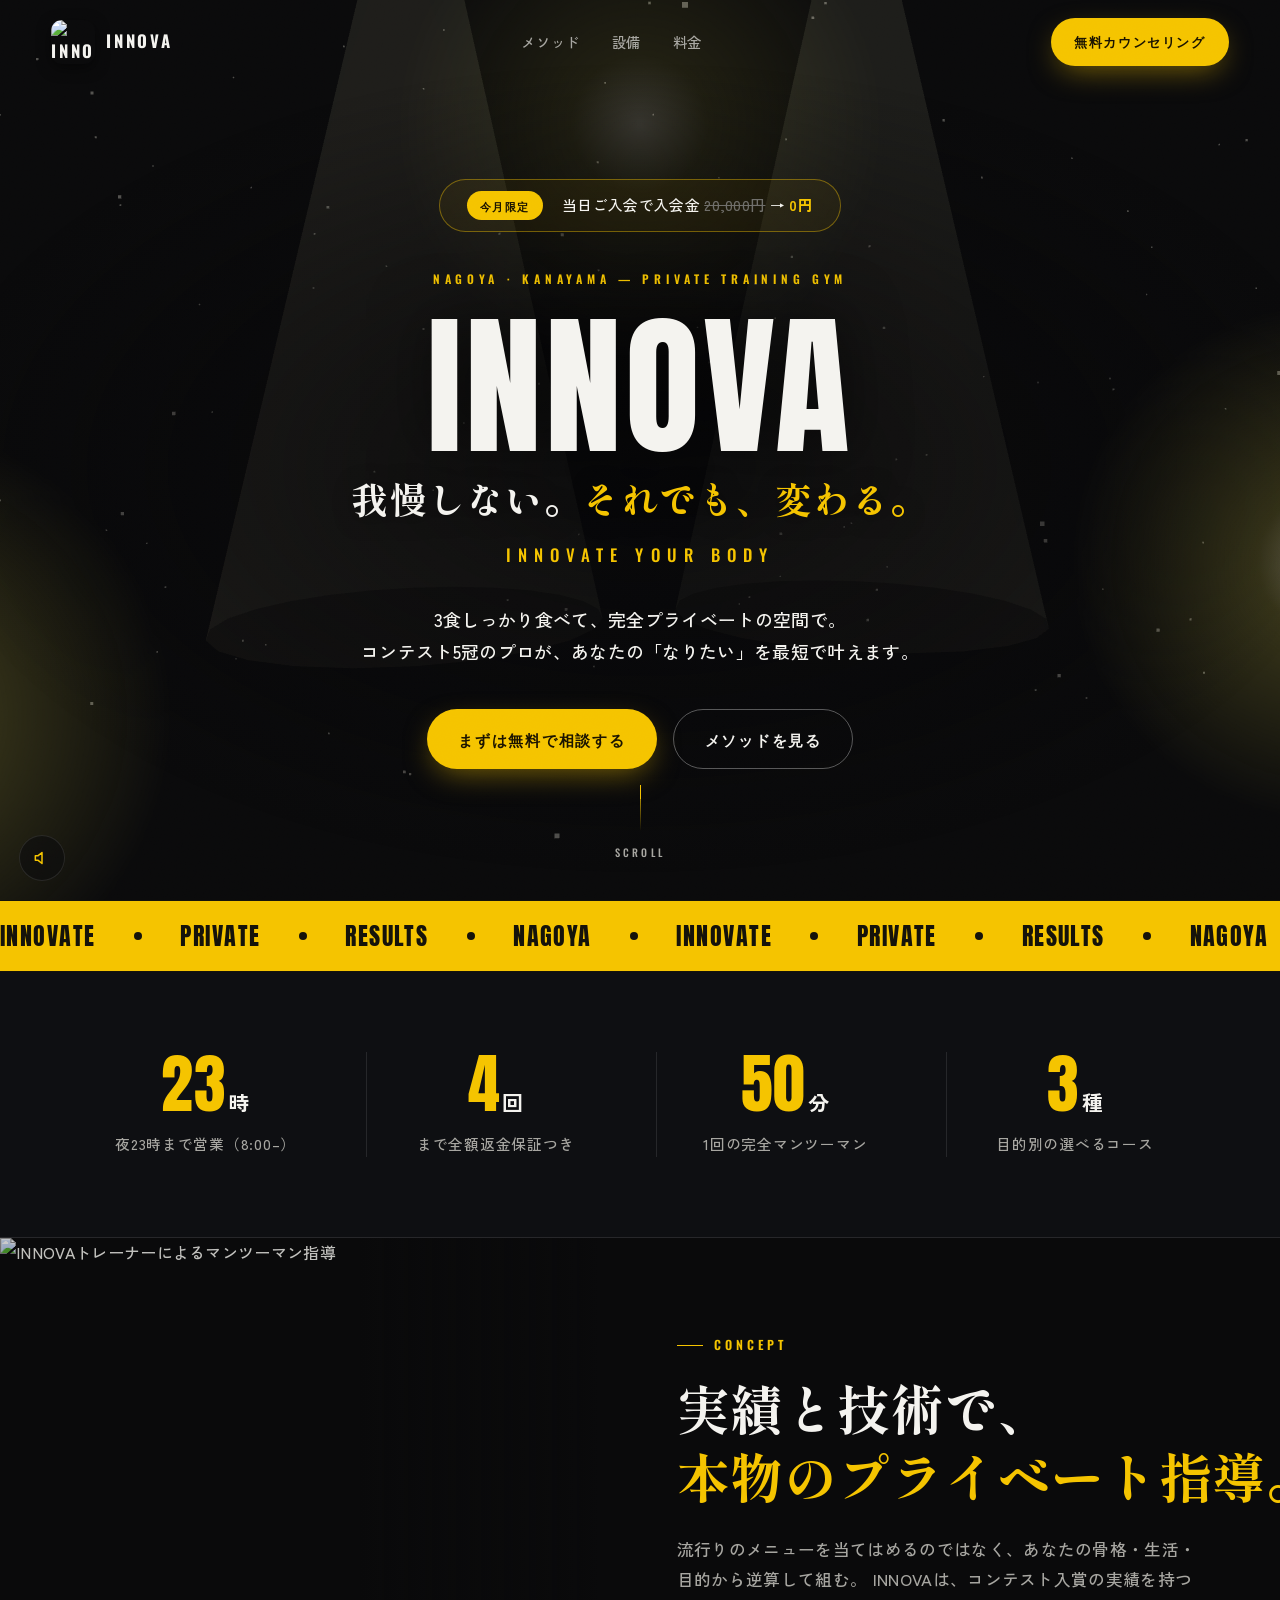
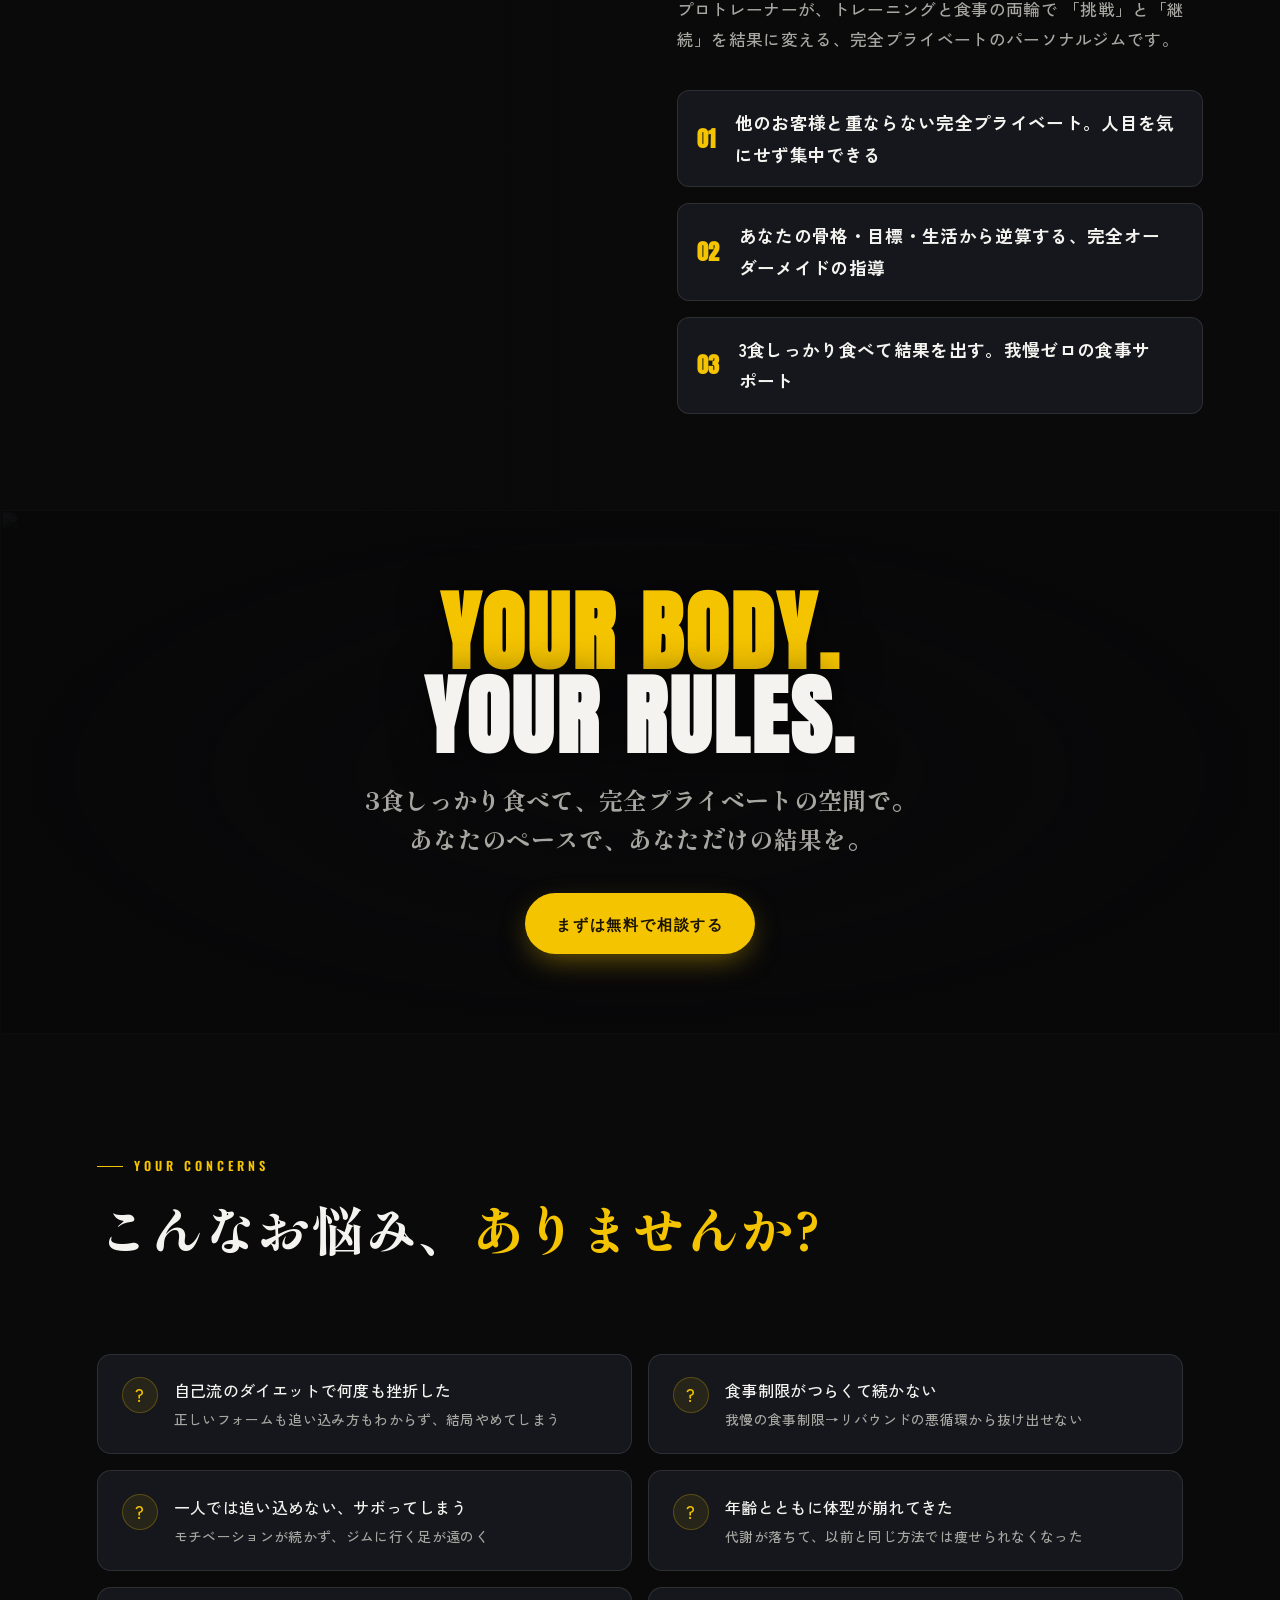
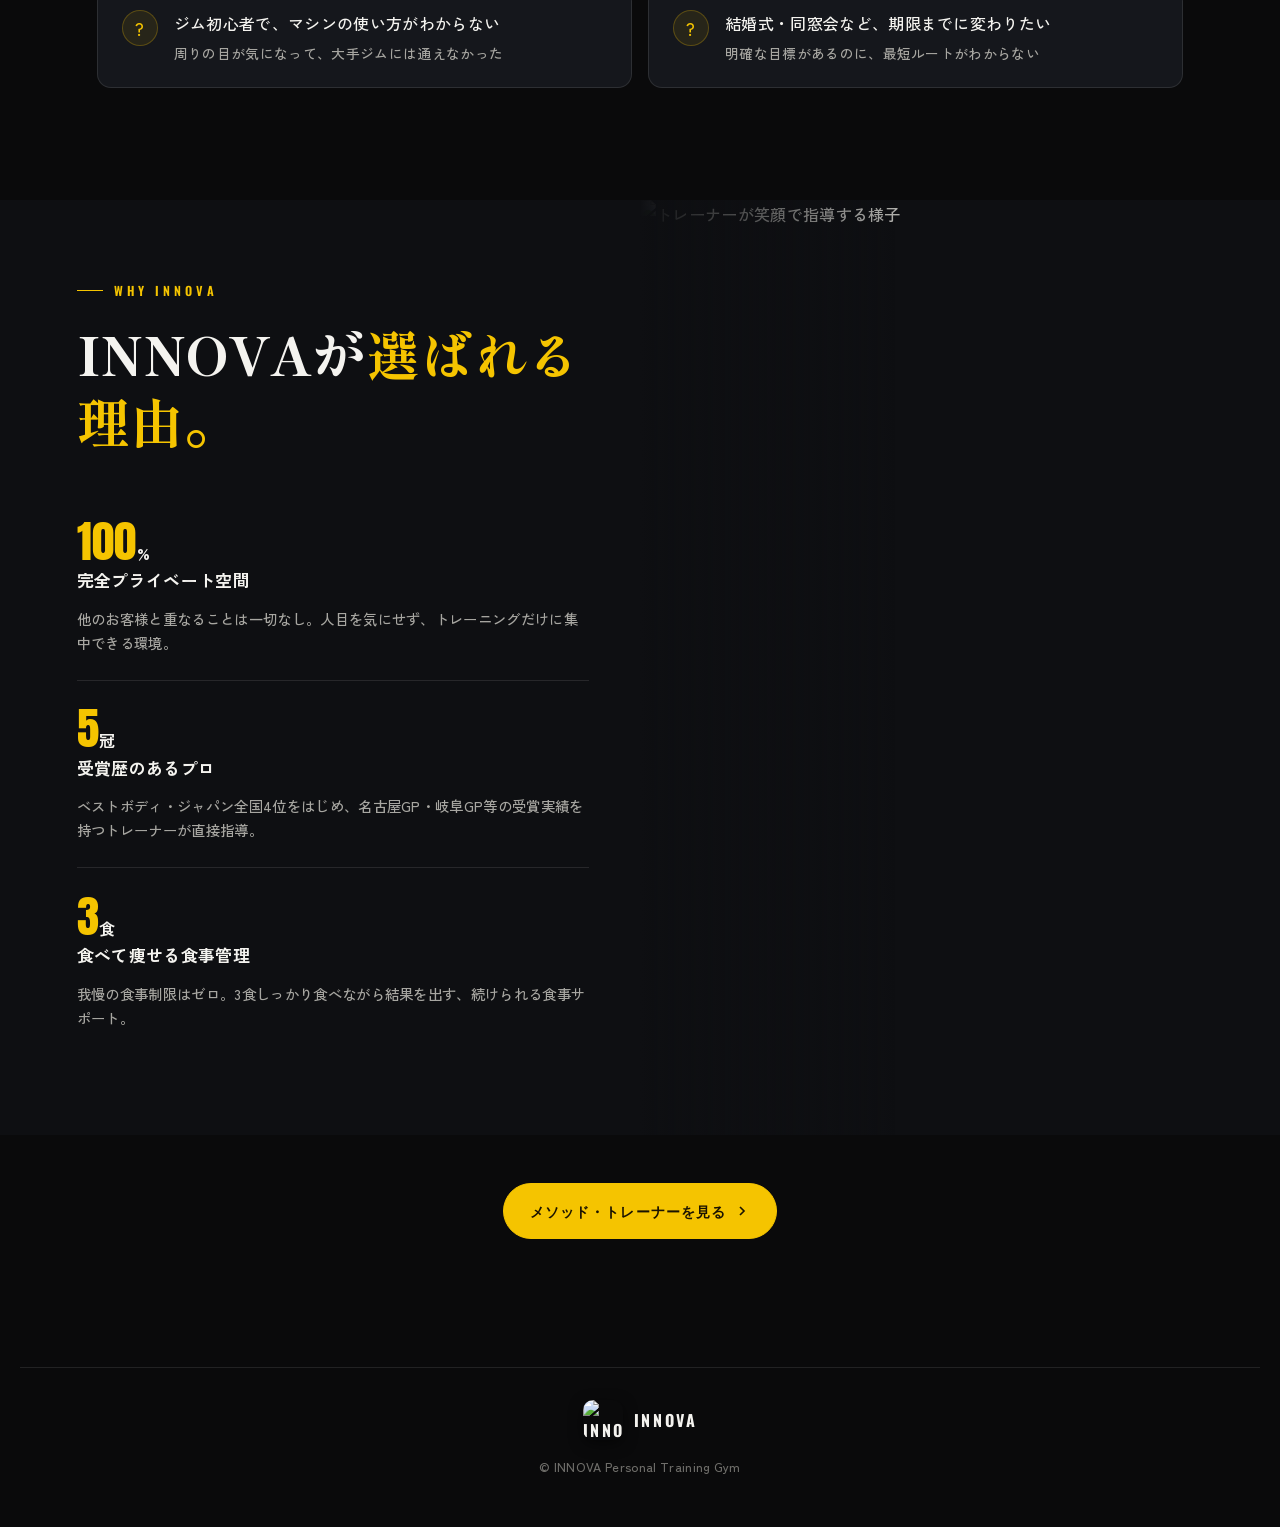
==== index.html @ f98d6dcd "FIT FACTORY構成取り入れ: Bold Statement + Split Reasons レイアウト" ====
<!DOCTYPE html>
<html lang="ja">
<head>
<meta charset="UTF-8">
<meta name="viewport" content="width=device-width, initial-scale=1.0">
<title>INNOVA（イノヴァ）｜名古屋・金山のパーソナルトレーニングジム</title>
<meta name="description" content="INNOVA（イノヴァ）は名古屋・金山（中区松原）の完全プライベート・パーソナルトレーニングジム。コンテスト入賞のプロトレーナーによるマンツーマン指導と、3食しっかり食べる無理のない食事管理で、最短2ヶ月で理想の身体へ。無料カウンセリング受付中。">
<meta name="robots" content="index,follow,max-image-preview:large">
<link rel="canonical" href="https://innova-gym.com/">
<meta name="author" content="INNOVA（イノヴァ）金山店">
<meta name="keywords" content="パーソナルジム,名古屋,金山,中区,パーソナルトレーニング,ダイエット,ボディメイク,食事指導,女性トレーナー,INNOVA,イノヴァ">
<meta name="format-detection" content="telephone=no">
<meta name="theme-color" content="#0a0a0b">
<meta name="geo.region" content="JP-23">
<meta name="geo.placename" content="名古屋市中区松原（金山）">
<meta name="geo.position" content="35.1492;136.8975">
<meta name="ICBM" content="35.1492, 136.8975">
<meta property="og:type" content="website">
<meta property="og:site_name" content="INNOVA（イノヴァ）金山店">
<meta property="og:title" content="INNOVA（イノヴァ）｜名古屋・金山のパーソナルトレーニングジム">
<meta property="og:description" content="名古屋・金山の完全プライベート。コンテスト入賞のプロが、最短2ヶ月で理想の身体へ。無料カウンセリング受付中。">
<meta property="og:image" content="https://files.catbox.moe/ufc2p4.jpg">
<meta property="og:url" content="https://innova-gym.com/">
<meta property="og:locale" content="ja_JP">
<meta name="twitter:card" content="summary_large_image">
<meta name="twitter:title" content="INNOVA（イノヴァ）｜名古屋・金山のパーソナルトレーニングジム">
<meta name="twitter:description" content="名古屋・金山の完全プライベート・パーソナルジム。無料カウンセリング・体験受付中。">
<meta name="twitter:image" content="https://files.catbox.moe/ufc2p4.jpg">
<script type="application/ld+json">
{
  "@context":"https://schema.org",
  "@type":["ExerciseGym","HealthClub","LocalBusiness"],
  "name":"INNOVA（イノヴァ）金山店",
  "description":"名古屋・金山（中区松原）の完全プライベート・パーソナルトレーニングジム。コンテスト入賞のプロトレーナーによるマンツーマン指導と食事サポートで、最短2ヶ月で理想の身体へ。",
  "image":["https://files.catbox.moe/ufc2p4.jpg","https://files.catbox.moe/26tgs2.jpg"],
  "logo":"https://files.catbox.moe/vmc126.jpg",
  "url":"https://innova-gym.com/",
  "telephone":"+81-90-6580-0431",
  "priceRange":"¥¥",
  "currenciesAccepted":"JPY",
  "paymentAccepted":"現金, 銀行振込",
  "founder":{"@type":"Person","name":"森下 剛"},
  "areaServed":["名古屋市","金山","中区","熱田区","昭和区"],
  "address":{"@type":"PostalAddress","postalCode":"460-0017","addressRegion":"愛知県","addressLocality":"名古屋市中区","streetAddress":"松原3-12-5 丸美タウンマンション1F","addressCountry":"JP"},
  "geo":{"@type":"GeoCoordinates","latitude":35.1492,"longitude":136.8975},
  "openingHoursSpecification":[{"@type":"OpeningHoursSpecification","dayOfWeek":["Monday","Tuesday","Wednesday","Thursday","Friday","Saturday","Sunday"],"opens":"08:00","closes":"23:00"}],
  "sameAs":["https://innova-gym.com/"],
  "amenityFeature":[
    {"@type":"LocationFeatureSpecification","name":"タオルレンタル無料","value":true},
    {"@type":"LocationFeatureSpecification","name":"ウェア・シューズお預かり","value":true},
    {"@type":"LocationFeatureSpecification","name":"ミネラルウォーター付き","value":true},
    {"@type":"LocationFeatureSpecification","name":"シャワー利用可能","value":true},
    {"@type":"LocationFeatureSpecification","name":"駐車場あり","value":true},
    {"@type":"LocationFeatureSpecification","name":"女性トレーナー在籍","value":true}
  ]
}
</script>
<link rel="preconnect" href="https://fonts.googleapis.com">
<link rel="preconnect" href="https://fonts.gstatic.com" crossorigin>
<link href="https://fonts.googleapis.com/css2?family=Anton&family=Oswald:wght@400;500;600;700&family=Zen+Kaku+Gothic+New:wght@400;500;700;900&family=Shippori+Mincho:wght@600;800&display=swap" rel="stylesheet">
<link rel="stylesheet" href="css/style.css">
</head>
<body>

<div class="scroll-progress" aria-hidden="true"><span id="scrollBar"></span></div>
<div class="grain" aria-hidden="true"></div>
<div class="cursor" id="cursor" aria-hidden="true"></div>

<video class="fxsmoke" aria-hidden="true" autoplay muted loop playsinline poster="https://images.pexels.com/videos/4320605/pictures/preview-0.jpg">
  <source src="https://videos.pexels.com/video-files/4320605/4320605-hd_1920_1080_30fps.mp4" type="video/mp4">
</video>

<div id="heroVid" class="hero-bgvideo hero-photos" aria-hidden="true">
  <img class="hp hp--1" src="https://files.catbox.moe/ufc2p4.jpg" alt="INNOVA金山店の店内" fetchpriority="high">
  <img class="hp hp--2" src="https://files.catbox.moe/26tgs2.jpg" alt="INNOVA金山店のダンベルラック">
</div>
<canvas id="gl"></canvas>

<div id="loader" aria-hidden="true">
  <div class="loader__mark">INNOVA</div>
  <div class="loader__bar"><span></span></div>
  <div class="loader__sub">ENTER THE GYM</div>
</div>

<header class="header" id="header">
  <a href="index.html" class="brand">
    <img class="brand__mark" src="https://files.catbox.moe/vmc126.jpg" alt="INNOVA" loading="eager">
    <span class="brand__name">INNOVA</span>
  </a>
  <nav class="nav">
    <a href="program.html">メソッド</a>
    <a href="facility.html">設備</a>
    <a href="price.html">料金</a>
  </nav>
  <a href="price.html#contact" class="btn btn--cta header__cta">無料カウンセリング</a>
  <button class="nav__toggle" id="navToggle" aria-label="メニュー"><span></span><span></span><span></span></button>
</header>

<section class="hero" id="hero">
  <div class="hero__fallback" aria-hidden="true"></div>
  <div class="hero__inner">
    <div class="campaign reveal" style="animation-delay:.1s">
      <span class="campaign__tag">今月限定</span>
      <span class="campaign__text">当日ご入会で入会金 <s>20,000円</s> &rarr; <strong class="y">0円</strong></span>
    </div>
    <p class="hero__eyebrow">NAGOYA&nbsp;&middot;&nbsp;KANAYAMA &mdash; PRIVATE TRAINING GYM</p>
    <h1 class="hero__title display">INNOVA</h1>
    <p class="hero__subtitle"><span class="nobr">我慢しない。</span><span class="nobr y">それでも、変わる。</span></p>
    <p class="hero__tagline">INNOVATE&nbsp;YOUR&nbsp;BODY</p>
    <p class="hero__lead"><span class="nobr">3食しっかり食べて、完全プライベートの空間で。</span><br class="br-sp"><span class="nobr">コンテスト5冠のプロが、</span><span class="nobr">あなたの「なりたい」を最短で叶えます。</span></p>
    <div class="hero__cta">
      <a href="price.html#contact" class="btn btn--cta">まずは無料で相談する</a>
      <a href="program.html" class="btn btn--ghost">メソッドを見る</a>
    </div>
  </div>
  <div class="hero__scroll" aria-hidden="true"><span></span>SCROLL</div>
</section>

<div class="marquee" aria-hidden="true">
  <div class="marquee__track">
    <span>INNOVATE</span><span class="dot"></span><span>PRIVATE</span><span class="dot"></span><span>RESULTS</span><span class="dot"></span><span>NAGOYA</span><span class="dot"></span>
    <span>INNOVATE</span><span class="dot"></span><span>PRIVATE</span><span class="dot"></span><span>RESULTS</span><span class="dot"></span><span>NAGOYA</span><span class="dot"></span>
  </div>
</div>

<section class="stats" id="results">
  <div class="stats__grid">
    <div class="stat reveal">
      <div class="stat__num"><span class="count" data-to="23">0</span><em>時</em></div>
      <p class="stat__label">夜23時まで営業（8:00&ndash;）</p>
    </div>
    <div class="stat reveal" style="--d:.1s">
      <div class="stat__num"><span class="count" data-to="4">0</span><em>回</em></div>
      <p class="stat__label">まで全額返金保証つき</p>
    </div>
    <div class="stat reveal" style="--d:.2s">
      <div class="stat__num"><span class="count" data-to="50">0</span><em>分</em></div>
      <p class="stat__label">1回の完全マンツーマン</p>
    </div>
    <div class="stat reveal" style="--d:.3s">
      <div class="stat__num"><span class="count" data-to="3">0</span><em>種</em></div>
      <p class="stat__label">目的別の選べるコース</p>
    </div>
  </div>
</section>

<section class="concept" id="concept">
  <div class="concept__media reveal">
    <img src="https://files.catbox.moe/toj23q.jpg" alt="INNOVAトレーナーによるマンツーマン指導">
  </div>
  <div class="concept__text">
    <p class="sec-eyebrow reveal">CONCEPT</p>
    <h2 class="sec-title reveal" style="--d:.08s"><span class="nobr">実績と技術で、</span><br><span class="nobr y">本物のプライベート指導。</span></h2>
    <p class="concept__lead reveal" style="--d:.16s">
      流行りのメニューを当てはめるのではなく、あなたの骨格・生活・目的から逆算して組む。
      INNOVAは、コンテスト入賞の実績を持つプロトレーナーが、トレーニングと食事の両輪で
      「挑戦」と「継続」を結果に変える、完全プライベートのパーソナルジムです。
    </p>
    <ul class="concept__points reveal" style="--d:.24s">
      <li><span class="num">01</span>他のお客様と重ならない完全プライベート。人目を気にせず集中できる</li>
      <li><span class="num">02</span>あなたの骨格・目標・生活から逆算する、完全オーダーメイドの指導</li>
      <li><span class="num">03</span>3食しっかり食べて結果を出す。我慢ゼロの食事サポート</li>
    </ul>
  </div>
  <img class="cutout cutout--dumbbell" data-cut="float" src="https://files.catbox.moe/e19zgb.png" alt="" aria-hidden="true">
</section>

<section class="statement reveal">
  <div class="statement__bg">
    <img src="https://images.pexels.com/photos/6551087/pexels-photo-6551087.jpeg?auto=compress&cs=tinysrgb&w=1200" alt="">
  </div>
  <div class="statement__inner">
    <h2 class="statement__title"><span class="y">YOUR BODY.</span><br>YOUR RULES.</h2>
    <p class="statement__sub">3食しっかり食べて、完全プライベートの空間で。<br>あなたのペースで、あなただけの結果を。</p>
    <a href="price.html#contact" class="btn btn--cta">まずは無料で相談する</a>
  </div>
</section>

<section class="concern" id="concern-section">
  <div class="sec-head">
    <p class="sec-eyebrow reveal">YOUR CONCERNS</p>
    <h2 class="sec-title reveal" style="--d:.08s"><span class="nobr">こんなお悩み、</span><span class="y">ありませんか?</span></h2>
  </div>
  <div class="concern__grid">
    <div class="concern__item reveal">
      <span class="concern__ic">?</span>
      <p class="concern__text">自己流のダイエットで何度も挫折した<span>正しいフォームも追い込み方もわからず、結局やめてしまう</span></p>
    </div>
    <div class="concern__item reveal" style="--d:.06s">
      <span class="concern__ic">?</span>
      <p class="concern__text">食事制限がつらくて続かない<span>我慢の食事制限→リバウンドの悪循環から抜け出せない</span></p>
    </div>
    <div class="concern__item reveal" style="--d:.12s">
      <span class="concern__ic">?</span>
      <p class="concern__text">一人では追い込めない、サボってしまう<span>モチベーションが続かず、ジムに行く足が遠のく</span></p>
    </div>
    <div class="concern__item reveal" style="--d:.18s">
      <span class="concern__ic">?</span>
      <p class="concern__text">年齢とともに体型が崩れてきた<span>代謝が落ちて、以前と同じ方法では痩せられなくなった</span></p>
    </div>
    <div class="concern__item reveal" style="--d:.24s">
      <span class="concern__ic">?</span>
      <p class="concern__text">ジム初心者で、マシンの使い方がわからない<span>周りの目が気になって、大手ジムには通えなかった</span></p>
    </div>
    <div class="concern__item reveal" style="--d:.3s">
      <span class="concern__ic">?</span>
      <p class="concern__text">結婚式・同窓会など、期限までに変わりたい<span>明確な目標があるのに、最短ルートがわからない</span></p>
    </div>
  </div>
</section>

<section class="reasons reasons--split" id="reasons">
  <div class="reasons__content">
    <p class="sec-eyebrow reveal">WHY INNOVA</p>
    <h2 class="sec-title reveal" style="--d:.08s;margin-bottom:2.4rem"><span class="nobr">INNOVAが</span><span class="y">選ばれる理由。</span></h2>
    <div class="reason reveal">
      <div class="reason__num">100<em>%</em></div>
      <h3 class="reason__title">完全プライベート空間</h3>
      <p class="reason__desc">他のお客様と重なることは一切なし。人目を気にせず、トレーニングだけに集中できる環境。</p>
    </div>
    <div class="reason reveal" style="--d:.1s">
      <div class="reason__num">5<em>冠</em></div>
      <h3 class="reason__title">受賞歴のあるプロ</h3>
      <p class="reason__desc">ベストボディ・ジャパン全国4位をはじめ、名古屋GP・岐阜GP等の受賞実績を持つトレーナーが直接指導。</p>
    </div>
    <div class="reason reveal" style="--d:.2s">
      <div class="reason__num">3<em>食</em></div>
      <h3 class="reason__title">食べて痩せる食事管理</h3>
      <p class="reason__desc">我慢の食事制限はゼロ。3食しっかり食べながら結果を出す、続けられる食事サポート。</p>
    </div>
  </div>
  <div class="reasons__media reveal">
    <img src="https://images.pexels.com/photos/6551094/pexels-photo-6551094.jpeg?auto=compress&cs=tinysrgb&w=1200" alt="トレーナーが笑顔で指導する様子">
  </div>
</section>

<nav class="pagenav">
  <a href="program.html" class="pagenav__link pagenav__link--next">メソッド・トレーナーを見る <svg viewBox="0 0 24 24" fill="none" stroke="currentColor" stroke-width="2.5"><path d="M9 6l6 6-6 6"/></svg></a>
</nav>

<footer class="footer" style="padding:2rem 6vw 1rem">
  <div class="footer__brand"><img class="brand__mark" src="https://files.catbox.moe/vmc126.jpg" alt="INNOVA" loading="lazy"> INNOVA</div>
  <p class="footer__copy">&copy; INNOVA Personal Training Gym</p>
</footer>

<button class="audiobtn" id="audioBtn" aria-pressed="false" a-playing="false" aria-label="BGM" title="BGM ON / OFF">
  <svg viewBox="0 0 24 24" fill="none" stroke="currentColor" stroke-width="1.8" stroke-linecap="round" stroke-linejoin="round" aria-hidden="true">
    <path d="M4 9.2v5.6h3.4L12 18.6V5.4L7.4 9.2H4z"></path>
    <path class="wave" d="M15.6 8.8a4.6 4.6 0 0 1 0 6.4"></path>
    <path class="wave" d="M18.2 6.2a8 8 0 0 1 0 11.6"></path>
  </svg>
</button>

<a href="price.html#contact" class="fab" id="fab">無料体験を予約</a>

<div class="mcta" aria-hidden="true">
  <a href="price.html#contact" class="mcta__btn mcta__btn--main">無料体験を予約</a>
  <a href="price.html#contact" class="mcta__btn mcta__btn--line"><span aria-hidden="true">L</span> LINEで相談</a>
</div>

<nav class="btabs" aria-label="ページナビゲーション">
  <div class="btabs__inner">
    <a href="index.html" class="btabs__item active"><svg viewBox="0 0 24 24" fill="none" stroke="currentColor" stroke-width="2"><path d="M3 12l9-8 9 8"/><path d="M5 10v10h14V10"/></svg>TOP</a>
    <a href="program.html" class="btabs__item"><svg viewBox="0 0 24 24" fill="none" stroke="currentColor" stroke-width="2"><circle cx="12" cy="12" r="10"/><path d="M12 6v6l4 2"/></svg>METHOD</a>
    <a href="facility.html" class="btabs__item"><svg viewBox="0 0 24 24" fill="none" stroke="currentColor" stroke-width="2"><rect x="3" y="3" width="18" height="18" rx="2"/><path d="M9 3v18"/><path d="M3 9h18"/></svg>設備</a>
    <a href="price.html" class="btabs__item"><svg viewBox="0 0 24 24" fill="none" stroke="currentColor" stroke-width="2"><path d="M12 2v20"/><path d="M17 5H9.5a3.5 3.5 0 000 7h5a3.5 3.5 0 010 7H6"/></svg>料金</a>
  </div>
</nav>

<script src="js/three.min.js"></script>
<script src="js/main.js"></script>
</body>
</html>
---- css/style.css ----
/* ===========================================================
   GOLDEN GRIT — black × gold personal gym
   =========================================================== */
:root{
  --black:#0a0a0b;
  --ink:#0e0f12;
  --char:#15171c;
  --char2:#1c1f26;
  --line:rgba(255,255,255,.10);
  --white:#f4f3ef;
  --grey:#a7a6a1;
  --grey2:#6f6e6a;
  --y:#f5c400;          /* signal yellow */
  --y2:#e0a800;         /* gold hover */
  --y-soft:#ffe277;
  --r:14px;
  --maxw:1240px;
  --ease:cubic-bezier(.2,.8,.2,1);
}
*{margin:0;padding:0;box-sizing:border-box}
html{scroll-behavior:smooth;overflow-x:clip;width:100%}
body{
  background:var(--black);
  color:var(--white);
  font-family:"Zen Kaku Gothic New","Hiragino Kaku Gothic ProN","Yu Gothic",sans-serif;
  font-weight:500;
  line-height:1.8;
  overflow-x:clip;
  width:100%;
  max-width:100%;
  -webkit-font-smoothing:antialiased;
  letter-spacing:.02em;
}
img{max-width:100%;display:block}
/* responsive line-break helpers: <br class="br-sp"> shows on mobile, <br class="br-pc"> on desktop */
.br-sp{display:none}
.br-pc{display:inline}
a{color:inherit;text-decoration:none}
section{position:relative;z-index:1}

/* hero backdrop: real gym video (z-1) + transparent 3D canvas (z0) in front */
.hero-bgvideo{position:fixed;inset:0;width:100%;height:100vh;object-fit:cover;z-index:-1;
  filter:brightness(.52) contrast(1.08) grayscale(.14);transition:opacity .6s ease}
/* real gym photos: continuous slow-zoom crossfade slideshow */
.hero-photos{overflow:hidden}
.hero-photos .hp{position:absolute;inset:0;width:100%;height:100%;object-fit:cover;opacity:0;
  animation:heroKen 26s ease-in-out infinite;will-change:transform,opacity}
.hero-photos .hp--1{animation-delay:0s}
.hero-photos .hp--2{animation-delay:13s}
@keyframes heroKen{
  0%{opacity:0;transform:scale(1.05)}
  6%{opacity:1}
  44%{opacity:1}
  50%{opacity:0;transform:scale(1.13)}
  100%{opacity:0;transform:scale(1.13)}
}
@media(prefers-reduced-motion:reduce){
  .hero-photos .hp{animation:none}
  .hero-photos .hp--1{opacity:1;transform:none}
  .hero-photos .hp--2{opacity:0}
}
#gl{position:fixed;inset:0;width:100%;height:100vh;z-index:0;pointer-events:none;transition:opacity .6s ease}
.no-3d #gl{display:none}

/* ---------- typography helpers ---------- */
.display{font-family:"Anton",sans-serif;font-weight:400;letter-spacing:.01em;line-height:.98}
.en{font-family:"Oswald",sans-serif;letter-spacing:.18em;text-transform:uppercase}
.y{color:var(--y)}
/* proper Japanese line-breaking (kinsoku): no 。、 or small kana at line start */
.sec-title,.cta__title,.hero__title,.hero__lead,.concept__lead,.fuel__lead,.cta__lead,.t-bio,.concept__points li{line-break:strict;word-break:normal;overflow-wrap:normal}
/* phrase unit: never breaks mid-clause; lines only wrap between clauses */
.nobr{display:inline-block;white-space:nowrap}

.sec-eyebrow{
  font-family:"Oswald",sans-serif;letter-spacing:.32em;text-transform:uppercase;
  font-size:.78rem;color:var(--y);font-weight:600;margin-bottom:1.1rem;
  display:inline-flex;align-items:center;gap:.7rem;
}
.sec-eyebrow::before{content:"";width:26px;height:1px;background:var(--y)}
.sec-title{
  font-family:"Shippori Mincho","Zen Kaku Gothic New",serif;
  font-weight:800;font-size:clamp(1.9rem,4.4vw,3.3rem);line-height:1.28;letter-spacing:.01em;
}
.sec-head{max-width:var(--maxw);margin:0 auto;padding:0 6vw 3.2rem}

/* ---------- buttons ---------- */
.btn{
  display:inline-flex;align-items:center;justify-content:center;gap:.6rem;
  font-family:"Oswald",sans-serif;font-weight:600;letter-spacing:.12em;text-transform:uppercase;
  font-size:.92rem;padding:1rem 1.9rem;border-radius:60px;transition:.3s var(--ease);
  white-space:nowrap;cursor:pointer;border:1px solid transparent;
}
.btn--cta{background:var(--y);color:#1a1300;box-shadow:0 10px 30px -8px rgba(245,196,0,.5)}
.btn--cta:hover{background:var(--y2);transform:translateY(-2px);box-shadow:0 16px 38px -8px rgba(245,196,0,.6)}
.btn--ghost{border-color:rgba(255,255,255,.32);color:var(--white)}
.btn--ghost:hover{border-color:var(--y);color:var(--y)}

/* ---------- loader ---------- */
#loader{position:fixed;inset:0;z-index:999;background:var(--black);
  display:flex;flex-direction:column;align-items:center;justify-content:center;gap:1.3rem;
  transition:opacity .9s ease,visibility .9s}
#loader.done{opacity:0;visibility:hidden}
.loader__mark{font-family:"Anton",sans-serif;font-size:clamp(2.2rem,6vw,4rem);color:var(--white);letter-spacing:.12em}
.loader__sub{font-family:"Oswald",sans-serif;letter-spacing:.4em;font-size:.7rem;color:var(--y);text-transform:uppercase}
.loader__bar{width:200px;height:2px;background:rgba(255,255,255,.12);border-radius:3px;overflow:hidden}
.loader__bar span{display:block;height:100%;width:0;background:var(--y);animation:load 1.6s var(--ease) forwards}
@keyframes load{to{width:100%}}

/* ---------- header ---------- */
.header{
  position:fixed;top:0;left:0;width:100%;z-index:100;
  display:flex;align-items:center;justify-content:space-between;
  padding:1.1rem 4vw;transition:.4s var(--ease);
}
.header.scrolled{background:rgba(8,8,9,.78);backdrop-filter:blur(14px);
  padding:.7rem 4vw;border-bottom:1px solid var(--line)}
.brand{display:flex;align-items:center;gap:.7rem;font-family:"Oswald",sans-serif;
  font-weight:700;letter-spacing:.16em;font-size:1.05rem}
.brand__mark{
  height:44px;width:44px;object-fit:cover;border-radius:11px;
  box-shadow:0 4px 14px rgba(0,0,0,.5);
}
.footer__brand .brand__mark{height:40px;width:40px;border-radius:10px}
.nav{display:flex;gap:2rem}
.nav a{font-size:.9rem;color:var(--grey);transition:.25s;position:relative;letter-spacing:.04em}
.nav a:hover{color:var(--white)}
.nav a::after{content:"";position:absolute;left:0;bottom:-6px;width:0;height:2px;background:var(--y);transition:.3s var(--ease)}
.nav a:hover::after{width:100%}
.header__cta{padding:.7rem 1.4rem;font-size:.82rem}
.nav__toggle{display:none;flex-direction:column;gap:5px;background:none;border:0;cursor:pointer;padding:6px}
.nav__toggle span{width:26px;height:2px;background:var(--white);transition:.3s}

/* ===========================================================
   HERO
   =========================================================== */
.hero{min-height:100vh;display:flex;align-items:center;justify-content:center;text-align:center;
  padding:8rem 6vw 5rem;overflow:hidden;background:transparent}
/* gym 3D shows through; fallback only when no WebGL */
.hero__fallback{position:absolute;inset:0;z-index:-1;display:none;
  background:radial-gradient(120% 90% at 50% 30%,#23252b 0%,#0c0c0e 55%,#060607 100%)}
/* video backdrop is the fallback now; keep gradient off so it never covers the footage */
/* readability scrim over the dark gym render */
.hero::after{content:"";position:absolute;inset:0;z-index:1;pointer-events:none;
  background:radial-gradient(75% 60% at 50% 52%,rgba(6,6,8,.72) 0%,rgba(6,6,8,.35) 45%,transparent 75%)}
.hero__inner{max-width:880px;position:relative;z-index:2}
.hero__eyebrow{font-family:"Oswald",sans-serif;letter-spacing:.4em;text-transform:uppercase;
  font-size:.74rem;color:var(--y);font-weight:600;margin-bottom:1.7rem;
  opacity:0;animation:heroIn .9s var(--ease) .2s forwards}
.hero__title{
  font-family:"Anton",sans-serif;font-weight:400;
  font-size:clamp(3.4rem,12vw,10rem);line-height:.92;letter-spacing:.02em;margin-bottom:1.1rem;
  text-shadow:0 0 60px rgba(0,0,0,.6);
  opacity:0;animation:heroIn 1.1s var(--ease) .4s forwards}
.hero__subtitle{font-family:"Shippori Mincho","Zen Kaku Gothic New",serif;font-weight:800;
  font-size:clamp(1.35rem,3.4vw,2.3rem);line-height:1.3;letter-spacing:.04em;color:var(--white);margin-bottom:1.1rem;
  text-shadow:0 2px 20px rgba(0,0,0,.55);opacity:0;animation:heroIn 1s var(--ease) .58s forwards}
.hero__tagline{font-family:"Oswald",sans-serif;font-weight:500;letter-spacing:.42em;text-transform:uppercase;
  font-size:clamp(.7rem,1.5vw,1.05rem);color:var(--y);margin-bottom:2rem;
  opacity:0;animation:heroIn 1s var(--ease) .74s forwards}
.hero__lead{font-size:clamp(.95rem,1.5vw,1.12rem);color:var(--white);max-width:560px;margin:0 auto 2.6rem;
  opacity:0;animation:heroIn 1s var(--ease) .85s forwards}
.hero__cta{display:flex;gap:1rem;flex-wrap:wrap;justify-content:center;
  opacity:0;animation:heroIn 1s var(--ease) 1.05s forwards}
@keyframes heroIn{from{opacity:0;transform:translateY(26px)}to{opacity:1;transform:none}}
.no-3d .hero__eyebrow,.no-3d .hero__title,.no-3d .hero__subtitle,.no-3d .hero__tagline,.no-3d .hero__lead,.no-3d .hero__cta{animation-delay:.1s}
.hero__scroll{position:absolute;left:50%;transform:translateX(-50%);bottom:2.4rem;z-index:2;
  display:flex;flex-direction:column;align-items:center;gap:.7rem;
  font-family:"Oswald",sans-serif;letter-spacing:.3em;font-size:.66rem;color:var(--grey)}
.hero__scroll span{width:1px;height:46px;background:linear-gradient(var(--y),transparent);position:relative;overflow:hidden}
.hero__scroll span::after{content:"";position:absolute;top:0;left:0;width:100%;height:14px;background:var(--y);animation:scrolldot 1.8s var(--ease) infinite}
@keyframes scrolldot{0%{transform:translateY(-14px)}100%{transform:translateY(46px)}}

/* ---------- marquee ---------- */
.marquee{background:var(--y);color:#15130a;overflow:hidden;padding:.85rem 0;
  border-top:1px solid #15130a;border-bottom:1px solid #15130a;position:relative;z-index:2}
.marquee__track{display:flex;align-items:center;gap:2.4rem;white-space:nowrap;
  font-family:"Anton",sans-serif;font-size:1.5rem;letter-spacing:.06em;
  animation:marquee 22s linear infinite;width:max-content}
.marquee .dot{width:8px;height:8px;border-radius:50%;background:#15130a;display:inline-block}
@keyframes marquee{to{transform:translateX(-50%)}}

/* ===========================================================
   STATS
   =========================================================== */
.stats{background:var(--ink);padding:5rem 6vw;border-bottom:1px solid var(--line)}
.stats__grid{max-width:var(--maxw);margin:0 auto;display:grid;grid-template-columns:repeat(4,1fr);gap:2rem}
.stat{text-align:center;border-left:1px solid var(--line);padding:0 1rem}
.stat:first-child{border-left:0}
.stat__num{font-family:"Anton",sans-serif;font-size:clamp(2.8rem,5vw,4.2rem);color:var(--white);line-height:1;display:flex;justify-content:center;align-items:baseline;gap:.15rem}
.stat__num .count{color:var(--y)}
.stat__num em{font-size:1.3rem;font-style:normal;color:var(--white);font-family:"Zen Kaku Gothic New";font-weight:700}
.stat__num em.minus{color:var(--y);font-family:"Anton",sans-serif;font-size:inherit;font-weight:400;margin-right:-.05em}
.stat__label{margin-top:.9rem;color:var(--grey);font-size:.92rem;letter-spacing:.05em}

/* ===========================================================
   CONCEPT
   =========================================================== */
.concept{display:grid;grid-template-columns:1fr 1fr;gap:0;align-items:stretch;
  background:var(--black)}
.concept__media{position:relative;min-height:560px;overflow:hidden}
.concept__media video,.concept__media img{position:absolute;inset:0;width:100%;height:100%;object-fit:cover;object-position:50% 38%;filter:brightness(.78) contrast(1.05)}
.concept__media::after{content:"";position:absolute;inset:0;background:linear-gradient(90deg,transparent 60%,var(--black))}
.concept__text{padding:6rem 6vw;display:flex;flex-direction:column;justify-content:center;max-width:680px}
.concept__lead{color:var(--grey);margin:1.6rem 0 2.2rem;font-size:1.04rem}
.concept__points{list-style:none;display:flex;flex-direction:column;gap:1rem}
.concept__points li{display:flex;align-items:center;gap:1.2rem;font-weight:700;font-size:1.1rem;
  padding:1rem 1.2rem;background:var(--char);border:1px solid var(--line);border-radius:12px}
.concept__points .num{font-family:"Anton",sans-serif;color:var(--y);font-size:1.4rem;line-height:1}

/* ===========================================================
   TRANSFORM (before/after)
   =========================================================== */
.transform{padding:6.5rem 0 7rem;background:var(--ink)}
.ba-slider{position:relative;max-width:440px;margin:0 auto;aspect-ratio:3/4;border-radius:18px;
  overflow:hidden;user-select:none;border:1px solid var(--line);box-shadow:0 40px 90px -30px rgba(0,0,0,.85)}
/* 色彩は残しつつ、共通の淡いフィルムグレードで2枚のトーンを揃える */
.ba-slider img{position:absolute;inset:0;width:100%;height:100%;object-fit:cover;filter:contrast(1.07) saturate(.92) sepia(.12) brightness(1.0)}
.ba-slider__before{position:absolute;inset:0;width:50%;overflow:hidden;border-right:2px solid var(--y)}
.ba-slider__before img{width:auto;min-width:440px;max-width:none}
.ba-tag{position:absolute;top:16px;font-family:"Anton",sans-serif;letter-spacing:.05em;
  font-size:clamp(1.3rem,2.6vw,2rem);line-height:1;text-transform:uppercase;
  padding:.32rem .9rem;border-radius:7px;box-shadow:0 6px 18px -6px rgba(0,0,0,.7)}
.ba-tag--before{left:16px;background:rgba(10,10,11,.82);color:#fff;border:1px solid rgba(255,255,255,.25)}
.ba-tag--after{right:16px;background:var(--y);color:#1a1300}
.ba-slider__handle{position:absolute;top:0;left:50%;width:40px;height:100%;transform:translateX(-50%);
  cursor:ew-resize;display:flex;align-items:center;justify-content:center}
.ba-slider__handle span{width:42px;height:42px;border-radius:50%;background:var(--y);
  display:grid;place-items:center;box-shadow:0 0 0 4px rgba(245,196,0,.25)}
.ba-slider__handle span::before{content:"‹ ›";font-size:1.1rem;color:#1a1300;font-weight:900;letter-spacing:-2px}
.ba-slider__hint{text-align:center;color:var(--grey2);font-size:.82rem;margin:1rem 0 3.4rem;letter-spacing:.06em}

.ba-grid{max-width:var(--maxw);margin:0 auto;padding:0 6vw;display:grid;grid-template-columns:repeat(3,1fr);gap:1.6rem}
.ba-card{background:var(--char);border:1px solid var(--line);border-radius:16px;overflow:hidden;transition:.4s var(--ease)}
.ba-card:hover{transform:translateY(-6px);border-color:rgba(245,196,0,.4)}
.ba-card__photo{height:230px;overflow:hidden}
.ba-card__photo img{width:100%;height:100%;object-fit:cover;filter:brightness(.85) contrast(1.05);transition:.6s var(--ease)}
.ba-card:hover .ba-card__photo img{transform:scale(1.07)}
/* real before/after composites: show the full image (don't crop) */
.ba-card--ba .ba-card__photo{height:auto;background:#0c0d10}
.ba-card--ba .ba-card__photo img{height:auto;object-fit:contain;filter:none}
.ba-card--ba:hover .ba-card__photo img{transform:none}
.ba-card__body{padding:1.6rem}
.ba-card__case{font-family:"Oswald",sans-serif;letter-spacing:.08em;font-size:.78rem;color:var(--grey);margin-bottom:1.1rem}
.kpi{list-style:none;display:flex;gap:.6rem;border-top:1px solid var(--line);border-bottom:1px solid var(--line);padding:1.1rem 0;margin-bottom:1.1rem}
.kpi li{flex:1;text-align:center;display:flex;flex-direction:column;gap:.2rem}
.kpi li span{font-size:.74rem;color:var(--grey2)}
.kpi li strong{font-family:"Anton",sans-serif;font-size:1.7rem;line-height:1}
.kpi li strong em{font-size:.8rem;font-style:normal;margin-left:1px}
.ba-card__voice{font-size:.92rem;color:var(--grey);font-style:italic}

/* ===========================================================
   METHOD (rolling plates)
   =========================================================== */
.method{padding:7rem 0;background:var(--black);overflow:hidden}
.method__roll{height:140px;margin:1rem 0 1.5rem;position:relative}
.method__cards{max-width:var(--maxw);margin:0 auto;padding:0 6vw;display:grid;grid-template-columns:repeat(3,1fr);gap:1.6rem}
.m-card{perspective:1000px}
.m-card__inner{background:linear-gradient(160deg,var(--char2),var(--char));border:1px solid var(--line);
  border-radius:16px;padding:2.4rem 2rem;height:100%;transition:.3s var(--ease);transform-style:preserve-3d}
.m-card:hover .m-card__inner{border-color:rgba(245,196,0,.45)}
.m-card__no{font-family:"Oswald",sans-serif;letter-spacing:.16em;font-size:.78rem;color:var(--y);display:block;margin-bottom:1.1rem}
.m-card h3{font-size:1.45rem;margin-bottom:.9rem;font-family:"Shippori Mincho",serif;font-weight:800}
.m-card p{color:var(--grey);font-size:.98rem}

/* ===========================================================
   FUEL (falling shaker)
   =========================================================== */
.fuel{position:relative;min-height:100vh;display:flex;align-items:center;overflow:hidden;padding:6rem 6vw}
.fuel__bg{position:absolute;inset:0;z-index:0}
.fuel__bg video{width:100%;height:100%;object-fit:cover;filter:brightness(.32) contrast(1.1) grayscale(.3)}
.fuel__bg::after{content:"";position:absolute;inset:0;background:linear-gradient(90deg,var(--black) 10%,rgba(8,8,9,.5) 60%,transparent)}
.fuel__shaker{position:absolute;inset:0;z-index:1;pointer-events:none}
.fuel__text{position:relative;z-index:2;max-width:560px}
.fuel__lead{color:var(--grey);margin-top:1.6rem;font-size:1.06rem}

/* ===========================================================
   FACILITY
   =========================================================== */
.facility{padding:7rem 0;background:var(--ink)}
.facility__grid{max-width:var(--maxw);margin:0 auto 4rem;padding:0 6vw;display:grid;grid-template-columns:repeat(3,1fr);gap:1.3rem}
.f-card{position:relative;border:1px solid var(--line);border-radius:14px;overflow:hidden;min-height:280px;
  display:flex;align-items:flex-end;isolation:isolate;transition:.4s var(--ease)}
/* machine photo sits behind the name */
.f-card::before{content:"";position:absolute;inset:0;z-index:-2;background:var(--bg) center/cover no-repeat;
  filter:grayscale(.35) brightness(.62) contrast(1.05);transition:.6s var(--ease)}
.f-card::after{content:"";position:absolute;inset:0;z-index:-1;
  background:linear-gradient(180deg,rgba(8,8,9,.15) 0%,rgba(8,8,9,.55) 50%,rgba(8,8,9,.94) 100%)}
.f-card:hover{border-color:rgba(245,196,0,.5);transform:translateY(-6px)}
.f-card:hover::before{transform:scale(1.08);filter:grayscale(.1) brightness(.72) contrast(1.08)}
.f-card__inner{padding:1.8rem;position:relative;width:100%}
.f-no{font-family:"Anton",sans-serif;font-size:2.6rem;color:var(--y);line-height:1;display:block;margin-bottom:.3rem;
  text-shadow:0 2px 14px rgba(0,0,0,.6)}
.f-card h3{font-size:1.32rem;margin-bottom:.4rem;text-shadow:0 2px 12px rgba(0,0,0,.7)}
.f-card p{color:var(--grey);font-size:.9rem}
.facility__dumbbell{max-width:var(--maxw);margin:0 auto;padding:0 6vw;display:grid;grid-template-columns:1.1fr 1fr;gap:0;
  border:1px solid var(--line);border-radius:18px;overflow:hidden;background:var(--char)}
.facility__dumbbell{padding:0;margin-left:auto;margin-right:auto;width:calc(100% - 12vw)}
.facility__dumbbell-media{min-height:340px;position:relative;overflow:hidden}
.facility__dumbbell-media video{position:absolute;inset:0;width:100%;height:100%;object-fit:cover;filter:brightness(.8) contrast(1.05)}
.facility__dumbbell-text{padding:3.2rem 3rem;display:flex;flex-direction:column;justify-content:center}
.facility__dumbbell-text h3{font-size:clamp(1.4rem,2.6vw,2rem);font-family:"Shippori Mincho",serif;font-weight:800;line-height:1.4;margin-bottom:1rem}
.facility__dumbbell-text p{color:var(--grey)}

/* ===========================================================
   TRAINER
   =========================================================== */
.trainer{padding:7rem 0;background:var(--black)}
.trainer__feature{max-width:var(--maxw);margin:0 auto;padding:0 6vw;display:grid;grid-template-columns:.85fr 1.15fr;gap:0;
  border:1px solid var(--line);border-radius:20px;overflow:hidden;background:var(--char);width:calc(100% - 12vw)}
.trainer__media{position:relative;min-height:520px;overflow:hidden}
.trainer__media video{position:absolute;inset:0;width:100%;height:100%;object-fit:cover;filter:brightness(.82) contrast(1.08) grayscale(.1)}
.trainer__media::after{content:"";position:absolute;inset:0;background:linear-gradient(90deg,transparent 60%,var(--char))}
.trainer__body{padding:3.6rem 3.4rem;display:flex;flex-direction:column;justify-content:center}
.t-role{font-family:"Oswald",sans-serif;letter-spacing:.18em;font-size:.76rem;color:var(--y);margin-bottom:.8rem}
.t-name{font-size:clamp(1.8rem,3.4vw,2.6rem);font-family:"Shippori Mincho",serif;font-weight:800;
  display:flex;align-items:baseline;gap:1rem;margin-bottom:1.4rem;flex-wrap:wrap}
.t-name span{font-family:"Oswald",sans-serif;font-size:.9rem;color:var(--grey2);letter-spacing:.1em;font-weight:400}
.t-bio{color:var(--grey);font-size:1rem;margin-bottom:1.8rem}
.t-creds{list-style:none;display:flex;flex-direction:column;gap:.7rem}
.t-creds li{display:flex;gap:1.1rem;align-items:baseline;font-size:.94rem;color:var(--white);
  padding-bottom:.7rem;border-bottom:1px solid var(--line)}
.t-creds li span{font-family:"Oswald",sans-serif;font-size:.72rem;letter-spacing:.12em;color:var(--y);
  min-width:48px;text-transform:uppercase}
/* two-trainer cards */
.trainer__pair{max-width:var(--maxw);margin:0 auto;padding:0 6vw;display:grid;grid-template-columns:1fr 1fr;gap:1.6rem}
.tp-card{display:grid;grid-template-columns:.82fr 1.18fr;border:1px solid var(--line);border-radius:18px;overflow:hidden;background:var(--char)}
.tp-card__media{position:relative;min-height:360px;overflow:hidden}
.tp-card__media img{position:absolute;inset:0;width:100%;height:100%;object-fit:cover;object-position:center top;filter:brightness(.92) contrast(1.05)}
.tp-card__media::after{content:"";position:absolute;inset:0;background:linear-gradient(90deg,transparent 65%,var(--char))}
.tp-card__body{padding:2.2rem 2rem;display:flex;flex-direction:column;justify-content:center}
.tp-card--solo{grid-column:1/-1;max-width:calc(50% - .8rem);margin-inline:auto;width:100%}
.t-bio--soon{color:var(--grey2);font-style:italic}

/* ===========================================================
   VOICE
   =========================================================== */
.voice{position:relative;padding:7rem 0;overflow:hidden}
.voice__bg{position:absolute;inset:0;z-index:0}
.voice__bg video{width:100%;height:100%;object-fit:cover;filter:brightness(.22) grayscale(.4) contrast(1.1)}
.voice__bg::after{content:"";position:absolute;inset:0;background:radial-gradient(circle at 50% 40%,rgba(8,8,9,.6),var(--black))}
.voice__inner{position:relative;z-index:2}
.voice__grid{max-width:var(--maxw);margin:0 auto;padding:0 6vw;display:grid;grid-template-columns:repeat(3,1fr);gap:1.6rem}
.v-card{background:rgba(20,22,27,.72);backdrop-filter:blur(8px);border:1px solid var(--line);border-radius:16px;padding:2.2rem}
.v-stars{color:var(--y);letter-spacing:.2em;margin-bottom:1.1rem;font-size:1.05rem}
.v-card p{color:var(--white);font-size:1rem;margin-bottom:1.4rem}
.v-card cite{color:var(--grey2);font-style:normal;font-size:.86rem;font-family:"Oswald",sans-serif;letter-spacing:.06em}

/* ===========================================================
   PRICE
   =========================================================== */
.price{padding:7rem 0;background:var(--ink)}
.price__note{color:var(--grey2);font-size:.86rem}
.price__grid{max-width:var(--maxw);margin:0 auto;padding:0 6vw;display:grid;grid-template-columns:repeat(3,1fr);gap:1.6rem;align-items:start}
.p-card{background:var(--char);border:1px solid var(--line);border-radius:18px;padding:2.6rem 2.1rem;position:relative;transition:.4s var(--ease)}
.p-card:hover{transform:translateY(-6px)}
.p-card--feature{background:linear-gradient(170deg,#23200f,var(--char));border-color:rgba(245,196,0,.5);box-shadow:0 30px 70px -30px rgba(245,196,0,.3)}
.p-card__badge{position:absolute;top:-13px;left:50%;transform:translateX(-50%);background:var(--y);color:#1a1300;
  font-family:"Oswald",sans-serif;letter-spacing:.14em;font-size:.7rem;font-weight:600;padding:.4rem 1.1rem;border-radius:30px}
.p-card__name{font-family:"Anton",sans-serif;font-size:1.9rem;letter-spacing:.04em;color:var(--white)}
.p-card--feature .p-card__name{color:var(--y)}
.p-card__for{color:var(--grey);font-size:.9rem;margin:.4rem 0 1.6rem}
.p-card__price{border-top:1px solid var(--line);padding-top:1.4rem;margin-bottom:.5rem}
.p-card__price span{font-family:"Anton",sans-serif;font-size:2.5rem;letter-spacing:.01em;display:block;line-height:1}
.p-card__price em{font-style:normal;color:var(--grey);font-size:.86rem}
.p-card__split{color:var(--grey);font-size:.84rem;margin-bottom:1.6rem}
.p-card__split strong{color:var(--white)}
.p-card__list{list-style:none;display:flex;flex-direction:column;gap:.8rem;margin-bottom:2rem}
.p-card__list li{padding-left:1.6rem;position:relative;color:var(--grey);font-size:.94rem}
.p-card__list li::before{content:"";position:absolute;left:0;top:.6em;width:8px;height:8px;border-right:2px solid var(--y);border-bottom:2px solid var(--y);transform:rotate(45deg)}
.p-card__btn{width:100%}

/* ===========================================================
   FLOW
   =========================================================== */
.flow{padding:7rem 0;background:var(--black)}
.flow__steps{max-width:var(--maxw);margin:0 auto;padding:0 6vw;display:grid;grid-template-columns:repeat(3,1fr);gap:1.6rem;counter-reset:f}
.flow__step{background:var(--char);border:1px solid var(--line);border-radius:16px;overflow:hidden;position:relative;display:flex;flex-direction:column}
.flow__media{position:relative;aspect-ratio:16/10;overflow:hidden}
.flow__media img{position:absolute;inset:0;width:100%;height:100%;object-fit:cover;transition:transform .6s var(--ease)}
.flow__step:hover .flow__media img{transform:scale(1.05)}
.flow__media::after{content:"";position:absolute;inset:0;background:linear-gradient(180deg,rgba(10,10,11,.08) 40%,rgba(10,10,11,.78))}
.flow__body{padding:1.8rem 1.8rem 2.2rem}
.flow__step::after{content:"";position:absolute;right:-1rem;top:38%;width:2rem;height:2px;background:var(--y);opacity:.4;z-index:2}
.flow__step:last-child::after{display:none}
.flow__no{font-family:"Oswald",sans-serif;letter-spacing:.18em;color:var(--y);font-size:.8rem;display:block;margin-bottom:.8rem}
.flow__step h3{font-size:1.35rem;margin-bottom:.8rem;font-family:"Shippori Mincho",serif;font-weight:800}
.flow__step p{color:var(--grey);font-size:.94rem}

/* ===========================================================
   MEDIA
   =========================================================== */
.media{padding:4.5rem 6vw;background:var(--ink);text-align:center;border-top:1px solid var(--line);border-bottom:1px solid var(--line)}
.media__label{font-family:"Oswald",sans-serif;letter-spacing:.3em;color:var(--grey2);font-size:.78rem;margin-bottom:2rem}
.media__logos{display:flex;flex-wrap:wrap;justify-content:center;gap:3rem;align-items:center}
.media__logos span{font-family:"Oswald",sans-serif;font-weight:600;letter-spacing:.12em;color:var(--grey);font-size:1.05rem;opacity:.7;transition:.3s}
.media__logos span:hover{opacity:1;color:var(--y)}

/* ===========================================================
   CTA + FOOTER
   =========================================================== */
.cta{position:relative;overflow:hidden;padding:7rem 6vw 0}
.cta__bg{position:absolute;inset:0;z-index:0}
.cta__bg video{width:100%;height:100%;object-fit:cover;filter:brightness(.28) contrast(1.1) grayscale(.3)}
.cta__bg::after{content:"";position:absolute;inset:0;background:linear-gradient(180deg,rgba(8,8,9,.5),var(--black) 80%)}
.cta__inner{position:relative;z-index:2;max-width:760px;margin:0 auto;text-align:center}
.cta__title{font-family:"Shippori Mincho",serif;font-weight:800;font-size:clamp(2rem,5vw,3.6rem);line-height:1.3;margin-bottom:1.2rem}
.cta__lead{color:var(--grey);margin-bottom:3rem}
.cta__form{display:grid;grid-template-columns:1fr 1fr;gap:1.1rem;text-align:left}
.field{display:flex;flex-direction:column;gap:.5rem}
.field--full{grid-column:1/-1}
.field label{font-size:.82rem;color:var(--grey);font-family:"Oswald",sans-serif;letter-spacing:.08em}
.field input,.field textarea{background:rgba(20,22,27,.8);border:1px solid var(--line);border-radius:10px;
  padding:.95rem 1.1rem;color:var(--white);font-family:inherit;font-size:.95rem;transition:.25s;resize:vertical}
.field input:focus,.field textarea:focus{outline:none;border-color:var(--y);background:rgba(28,31,38,.9)}
.cta__submit{grid-column:1/-1;width:100%;margin-top:.4rem}
.cta__sub{grid-column:1/-1;text-align:center;color:var(--grey2);font-size:.78rem;margin-top:-.2rem}

.footer{position:relative;z-index:2;max-width:var(--maxw);margin:6rem auto 0;padding:3rem 0;
  border-top:1px solid var(--line);display:flex;flex-direction:column;align-items:center;gap:1rem;text-align:center}
.footer__brand{display:flex;align-items:center;gap:.7rem;font-family:"Oswald",sans-serif;font-weight:700;letter-spacing:.16em}
.footer__info{color:var(--grey);font-size:.9rem;line-height:1.7}
.footer__copy{color:var(--grey2);font-size:.78rem;padding-bottom:2rem}

/* ---------- floating action button ---------- */
.fab{position:fixed;right:1.4rem;bottom:1.4rem;z-index:90;background:var(--y);color:#1a1300;
  font-family:"Oswald",sans-serif;font-weight:600;letter-spacing:.08em;font-size:.86rem;
  padding:1rem 1.5rem;border-radius:50px;box-shadow:0 14px 36px -10px rgba(245,196,0,.6);
  opacity:0;visibility:hidden;transform:translateY(20px);transition:.4s var(--ease)}
.fab.show{opacity:1;visibility:visible;transform:translateY(0)}
.fab:hover{background:var(--y2);transform:translateY(-3px)}

/* ambient audio toggle (generative, royalty-free) */
.audiobtn{position:fixed;left:1.2rem;bottom:1.2rem;z-index:96;width:46px;height:46px;border-radius:50%;
  display:flex;align-items:center;justify-content:center;cursor:pointer;
  background:rgba(12,12,14,.62);border:1px solid var(--line);backdrop-filter:blur(10px);
  color:var(--y);transition:.3s var(--ease)}
.audiobtn:hover{background:rgba(12,12,14,.85);transform:scale(1.06);border-color:rgba(245,196,0,.5)}
.audiobtn svg{width:20px;height:20px;display:block}
.audiobtn .wave{transition:opacity .25s ease}
.audiobtn[a-playing="false"] .wave{opacity:0}
.audiobtn::after{content:"";position:absolute;inset:-4px;border-radius:50%;border:1.5px solid rgba(245,196,0,.0);transition:.3s}
.audiobtn[aria-pressed="true"]::after{border-color:rgba(245,196,0,.55);animation:audpulse 2.4s ease-in-out infinite}
@keyframes audpulse{0%,100%{transform:scale(1);opacity:.7}50%{transform:scale(1.12);opacity:0}}
@media (max-width:880px){.audiobtn{bottom:5.2rem;left:auto;right:1rem;width:42px;height:42px}}

/* ===========================================================
   photo cutouts (real objects, background removed via rembg)
   =========================================================== */
.cutout{position:absolute;pointer-events:none;z-index:3;will-change:transform;
  filter:drop-shadow(0 26px 36px rgba(0,0,0,.75))}
.no-3d .cutout{display:none}
/* rolling weight plate across the method band (no text here) — bold */
.method__roll{position:relative;height:200px;margin:1.4rem 0 2rem;overflow:visible;z-index:3}
.cutout--plate{top:50%;left:0;width:clamp(190px,21vw,300px)}
/* falling protein shaker, right side, clear of the left-aligned copy — bold */
/* shaker sits behind the fuel text (z-index 1 < .fuel__text z-index 2) so it never covers copy */
.cutout--shaker{top:0;right:6vw;width:clamp(170px,17vw,270px);z-index:1}
/* drifting dumbbell — placed over the LEFT video media (no text there), large & bold */
.cutout--dumbbell{left:1vw;bottom:8%;width:clamp(120px,13vw,200px);opacity:.95;z-index:2;
  filter:drop-shadow(0 18px 26px rgba(0,0,0,.7))}

/* ===========================================================
   reveal animations
   =========================================================== */
.reveal{opacity:0;transform:translateY(38px);transition:.9s var(--ease);transition-delay:var(--d,0s)}
.reveal.in{opacity:1;transform:none}
.no-3d .reveal{opacity:1;transform:none}

/* ===========================================================
   B: conversion  &  C: brand polish
   =========================================================== */
/* scroll progress */
.scroll-progress{position:fixed;top:0;left:0;width:100%;height:3px;z-index:300;pointer-events:none}
#scrollBar{display:block;height:100%;width:0;background:linear-gradient(90deg,var(--y),var(--y2));box-shadow:0 0 10px rgba(245,196,0,.6)}

/* film grain overlay */
.grain{position:fixed;inset:0;z-index:210;pointer-events:none;opacity:.05;mix-blend-mode:overlay;background-size:200px 200px;
  background-image:url("data:image/svg+xml,%3Csvg xmlns='http://www.w3.org/2000/svg' width='200' height='200'%3E%3Cfilter id='n'%3E%3CfeTurbulence type='fractalNoise' baseFrequency='0.85' numOctaves='2' stitchTiles='stitch'/%3E%3C/filter%3E%3Crect width='100%25' height='100%25' filter='url(%23n)'/%3E%3C/svg%3E");
  animation:grain 1.2s steps(3) infinite}
@keyframes grain{0%{transform:translate(0,0)}33%{transform:translate(-3%,2%)}66%{transform:translate(2%,-2%)}100%{transform:translate(0,0)}}

/* custom cursor (desktop fine-pointer only) */
.cursor{position:fixed;top:0;left:0;width:30px;height:30px;border:1.5px solid var(--y);border-radius:50%;
  pointer-events:none;z-index:400;transform:translate(-50%,-50%);mix-blend-mode:difference;opacity:0;
  transition:width .25s,height .25s,background .25s,opacity .3s}
.cursor.on{opacity:1}
.cursor.hot{width:56px;height:56px;background:rgba(245,196,0,.18)}
@media(hover:hover) and (pointer:fine){ body.custom-cursor,body.custom-cursor a,body.custom-cursor button,body.custom-cursor .btn{cursor:none} }
@media(hover:none),(pointer:coarse){ .cursor{display:none} }

/* split-text headings (rise per word) */
.split{display:block}
.split .word{display:inline-block;transform:translateY(.5em);opacity:0;transition:transform .7s cubic-bezier(.2,.8,.2,1),opacity .7s;transition-delay:var(--wd,0s)}
.split.in .word{transform:none;opacity:1}
.no-3d .split .word{transform:none;opacity:1}

/* campaign band (CTA) */
.campaign{display:inline-flex;flex-wrap:wrap;align-items:center;justify-content:center;gap:.5rem 1.2rem;
  border:1px solid rgba(245,196,0,.4);border-radius:60px;padding:.7rem 1.7rem;margin-bottom:2.2rem;background:rgba(245,196,0,.05)}
.campaign__tag{font-family:"Oswald",sans-serif;letter-spacing:.14em;font-size:.7rem;font-weight:600;background:var(--y);color:#1a1300;padding:.28rem .8rem;border-radius:30px;text-transform:uppercase}
.campaign__text{font-size:.92rem;color:var(--white)}
.campaign__text s{color:var(--grey2)}
.campaign__count{font-family:"Oswald",sans-serif;letter-spacing:.05em;font-size:.84rem;color:var(--grey)}
.campaign__count em{font-style:normal;color:var(--y);font-variant-numeric:tabular-nums}

/* LINE buttons */
.cta__line{grid-column:1/-1;display:inline-flex;align-items:center;justify-content:center;gap:.6rem;
  background:#06C755;color:#fff;font-family:"Oswald",sans-serif;font-weight:600;letter-spacing:.05em;
  padding:.95rem 1.5rem;border-radius:60px;transition:.25s var(--ease)}
.cta__line:hover{background:#05b14c;transform:translateY(-2px)}
.cta__line-ico{display:grid;place-items:center;width:22px;height:22px;border-radius:6px;background:#fff;color:#06C755;font-weight:800;font-family:"Anton",sans-serif;font-size:.8rem}

/* price value line */
.p-card__value{font-size:.82rem;color:var(--grey);margin:0 0 1.5rem;padding:.55rem .8rem;background:rgba(245,196,0,.06);border-left:2px solid var(--y);border-radius:0 8px 8px 0}

/* mobile sticky CTA bar */
.mcta{position:fixed;left:0;bottom:0;width:100%;z-index:95;display:none;gap:.5rem;
  padding:.55rem .7rem calc(.55rem + env(safe-area-inset-bottom,0px));
  background:rgba(8,8,9,.93);backdrop-filter:blur(12px);border-top:1px solid var(--line)}
.mcta__btn{flex:1;display:flex;align-items:center;justify-content:center;gap:.4rem;padding:.95rem;border-radius:12px;font-weight:700;font-size:.9rem;font-family:"Zen Kaku Gothic New",sans-serif}
.mcta__btn--main{background:var(--y);color:#1a1300}
.mcta__btn--line{background:#06C755;color:#fff}

/* spatial 3D scroll: panels rise from depth as you scroll (desktop only; JS-driven) */
.depth{will-change:transform;backface-visibility:hidden;transform-origin:center 70%}
@media (max-width:980px),(prefers-reduced-motion:reduce){.depth{transform:none!important;will-change:auto}}

/* access / map */
.access{padding:7rem 0;background:var(--ink)}
.access__wrap{max-width:var(--maxw);margin:0 auto;padding:0 6vw;display:grid;grid-template-columns:1.3fr 1fr;gap:1.6rem;align-items:stretch}
.access__map{border:1px solid var(--line);border-radius:18px;overflow:hidden;min-height:440px;position:relative;background:#12141a}
.access__map iframe{position:absolute;inset:0;width:100%;height:100%;border:0;filter:grayscale(.25) contrast(1.04)}
.access__info{background:var(--char);border:1px solid var(--line);border-radius:18px;padding:2.6rem 2.4rem;display:flex;flex-direction:column;justify-content:center;gap:1.8rem}
.access__list{list-style:none;display:flex;flex-direction:column;gap:1.1rem}
.access__list li{display:flex;gap:1.2rem;align-items:baseline;font-size:.96rem;color:var(--white);line-height:1.7;padding-bottom:1.1rem;border-bottom:1px solid var(--line)}
.access__list li:last-child{border-bottom:0;padding-bottom:0}
.access__list li span{font-family:"Oswald",sans-serif;font-size:.72rem;letter-spacing:.12em;color:var(--y);min-width:42px;flex-shrink:0}
.access__list a{color:var(--white)}
.access__btn{align-self:flex-start}

/* ===========================================================
   PERKS / その他特典
   =========================================================== */
.perks{padding:7rem 0;background:var(--ink)}
.perks__note{color:var(--grey);max-width:640px;margin:1rem auto 0;font-size:.96rem}
.perks__grid{max-width:var(--maxw);margin:3rem auto 0;padding:0 6vw;list-style:none;
  display:grid;grid-template-columns:repeat(3,1fr);gap:1rem}
.perk{display:flex;gap:1rem;align-items:flex-start;background:var(--char);border:1px solid var(--line);
  border-radius:14px;padding:1.5rem 1.5rem;transition:.3s var(--ease)}
.perk:hover{border-color:rgba(245,196,0,.4);transform:translateY(-3px);box-shadow:0 16px 34px -22px rgba(0,0,0,.9)}
.perk__ic{flex-shrink:0;width:38px;height:38px;border-radius:50%;display:flex;align-items:center;justify-content:center;
  background:rgba(245,196,0,.12);color:var(--y);border:1px solid rgba(245,196,0,.35)}
.perk__ic svg{width:19px;height:19px;display:block}
.perk__t h3{font-size:1.04rem;font-weight:700;margin-bottom:.25rem;letter-spacing:.01em}
.perk__t p{color:var(--grey);font-size:.86rem;line-height:1.55}
.perk__sm{display:block;color:var(--grey2);font-size:.74rem;margin-top:.2rem}

/* atmospheric effect: very subtle drifting smoke (gold-tinted, screen blend) */
.fxsmoke{position:fixed;inset:0;width:100%;height:100vh;object-fit:cover;z-index:4;pointer-events:none;
  mix-blend-mode:screen;opacity:.07;filter:contrast(1.1) brightness(.8) sepia(.3) hue-rotate(-8deg) saturate(1.25)}
@media (prefers-reduced-motion:reduce){.fxsmoke{display:none}}

/* ===========================================================
   RESPONSIVE
   =========================================================== */
@media(max-width:980px){
  .nav,.header__cta{display:none}
  .nav__toggle{display:flex}
  .header.nav-open{background:rgba(8,8,9,.96);flex-wrap:wrap}
  .header.nav-open .nav{display:flex;flex-direction:column;width:100%;gap:.4rem;margin-top:1rem;order:3}
  .header.nav-open .nav a{padding:.6rem 0;border-bottom:1px solid var(--line)}
  .header.nav-open .header__cta{display:inline-flex;margin-top:.8rem;order:4}
  .stats__grid{grid-template-columns:repeat(2,1fr);gap:2rem 1rem}
  .stat:nth-child(3){border-left:0}
  .concept{grid-template-columns:1fr}
  .concept__media{min-height:340px}
  .concept__media::after{background:linear-gradient(180deg,transparent 50%,var(--black))}
  .ba-grid,.method__cards,.voice__grid,.price__grid,.flow__steps{grid-template-columns:1fr}
  .facility__grid{grid-template-columns:1fr 1fr}
  .perks__grid{grid-template-columns:1fr 1fr}
  .facility__dumbbell{grid-template-columns:1fr;width:calc(100% - 12vw)}
  .trainer__pair{grid-template-columns:1fr}
  .tp-card{grid-template-columns:1fr}
  .tp-card--solo{max-width:none}
  .access__wrap{grid-template-columns:1fr}
  .access__map{min-height:300px}
  .tp-card__media{min-height:300px}
  .tp-card__media::after{background:linear-gradient(180deg,transparent 58%,var(--char))}
  .flow__step::after{display:none}
  .p-card--feature{order:-1}
  .cutout--dumbbell{display:none}
  .mcta{display:flex}
  .fab{display:none}
  .campaign{flex-direction:column;gap:.5rem;border-radius:16px}
  .flow__media{aspect-ratio:16/9}
  .flow__step::after{display:none}
}
/* mobile-first line breaks: swap desktop breaks for mobile-tuned breaks */
@media(max-width:680px){
  .br-sp{display:inline}
  .br-pc{display:none}
  .perks__grid{grid-template-columns:1fr}
}
@media(max-width:560px){
  .hero{padding:7rem 6vw 3rem}
  .cta__form{grid-template-columns:1fr}
  .stats__grid{grid-template-columns:1fr;gap:1.6rem}
  .stat{border-left:0;border-top:1px solid var(--line);padding-top:1.4rem}
  .stat:first-child{border-top:0;padding-top:0}
  .media__logos{gap:1.4rem}
  .ba-slider__before img{min-width:440px}
}


/* ===========================================================
   MULTI-PAGE NAVIGATION (mobile-first)
   =========================================================== */
.pagenav{display:flex;gap:.8rem;justify-content:center;padding:3rem 6vw 2rem;background:var(--black)}
.pagenav__link{display:inline-flex;align-items:center;gap:.5rem;
  font-family:"Oswald",sans-serif;font-weight:600;letter-spacing:.08em;font-size:.88rem;
  padding:.9rem 1.6rem;border-radius:60px;border:1px solid var(--line);color:var(--grey);transition:.3s var(--ease)}
.pagenav__link:hover{border-color:var(--y);color:var(--y)}
.pagenav__link--next{background:var(--y);color:#1a1300;border-color:var(--y)}
.pagenav__link--next:hover{background:var(--y2)}
.pagenav__link svg{width:16px;height:16px}

/* bottom tab bar for mobile */
.btabs{position:fixed;left:0;bottom:0;width:100%;z-index:98;display:none;
  background:rgba(8,8,9,.95);backdrop-filter:blur(14px);border-top:1px solid var(--line);
  padding:.3rem .2rem calc(.3rem + env(safe-area-inset-bottom,0px))}
.btabs__inner{display:flex;justify-content:space-around;max-width:500px;margin:0 auto}
.btabs__item{display:flex;flex-direction:column;align-items:center;gap:.15rem;
  padding:.5rem .4rem;font-size:.65rem;color:var(--grey);text-decoration:none;
  font-family:"Oswald",sans-serif;letter-spacing:.06em;transition:.2s;min-width:0;flex:1}
.btabs__item svg{width:20px;height:20px;flex-shrink:0}
.btabs__item.active{color:var(--y)}
.btabs__item:hover{color:var(--white)}
@media(max-width:980px){
  .btabs{display:block}
  .mcta{bottom:56px;bottom:calc(56px + env(safe-area-inset-bottom,0px))}
  .audiobtn{bottom:calc(7.5rem + env(safe-area-inset-bottom,0px))}
  .fab{bottom:calc(5rem + env(safe-area-inset-bottom,0px))}
  body{padding-bottom:calc(56px + env(safe-area-inset-bottom,0px))}
}

/* hero-less pages: add top padding for fixed header */
.page-inner{padding-top:5rem}
/* no fixed bg on subpages */
.subpage .hero-bgvideo,.subpage #gl,.subpage .fxsmoke{display:none}

/* ===========================================================
   CONCERN (悩み共感)
   =========================================================== */
.concern{padding:7rem 0;background:var(--black)}
.concern__grid{max-width:var(--maxw);margin:2.5rem auto 0;padding:0 6vw;display:grid;grid-template-columns:repeat(2,1fr);gap:1rem}
.concern__item{display:flex;gap:1rem;align-items:flex-start;padding:1.4rem 1.5rem;
  background:var(--char);border:1px solid var(--line);border-radius:14px;transition:.3s var(--ease)}
.concern__item:hover{border-color:rgba(245,196,0,.35);transform:translateY(-2px)}
.concern__ic{flex-shrink:0;width:36px;height:36px;border-radius:50%;
  display:flex;align-items:center;justify-content:center;
  background:rgba(245,196,0,.08);border:1px solid rgba(245,196,0,.25);color:var(--y);font-size:1.1rem}
.concern__text{font-size:1rem;color:var(--white);line-height:1.65}
.concern__text span{color:var(--grey);font-size:.86rem;display:block;margin-top:.3rem}
@media(max-width:680px){.concern__grid{grid-template-columns:1fr}}

/* ===========================================================
   REASONS (選ばれる理由)
   =========================================================== */
.reasons{padding:7rem 0;background:var(--ink)}
.reasons__grid{max-width:var(--maxw);margin:2.5rem auto 0;padding:0 6vw;display:grid;grid-template-columns:repeat(3,1fr);gap:1.4rem}
.reason{text-align:center;padding:2.4rem 1.8rem;background:var(--char);
  border:1px solid var(--line);border-radius:16px;transition:.4s var(--ease)}
.reason:hover{border-color:rgba(245,196,0,.45);transform:translateY(-5px)}
.reason__num{font-family:"Anton",sans-serif;font-size:clamp(2.6rem,5vw,3.8rem);color:var(--y);line-height:1;margin-bottom:.3rem}
.reason__num em{font-size:1rem;font-style:normal;color:var(--white);font-family:"Zen Kaku Gothic New";font-weight:700}
.reason__title{font-size:1.15rem;font-weight:700;margin-bottom:.7rem}
.reason__desc{color:var(--grey);font-size:.92rem;line-height:1.65}
@media(max-width:980px){.reasons__grid{grid-template-columns:1fr}}

/* ===========================================================
   MID-CTA (中間CTA)
   =========================================================== */
.mid-cta{padding:3.5rem 6vw;text-align:center;background:var(--black);
  border-top:1px solid var(--line);border-bottom:1px solid var(--line)}
.mid-cta__text{font-size:1.05rem;color:var(--grey);margin-bottom:1.4rem;
  font-family:"Shippori Mincho",serif;font-weight:600}
.mid-cta__text strong{color:var(--white)}
.mid-cta__buttons{display:flex;gap:.8rem;justify-content:center;flex-wrap:wrap}

/* ===========================================================
   FAQ
   =========================================================== */
.faq{padding:7rem 0;background:var(--black)}
.faq__list{max-width:780px;margin:2.5rem auto 0;padding:0 6vw;display:flex;flex-direction:column;gap:.7rem}
.faq__item{background:var(--char);border:1px solid var(--line);border-radius:14px;overflow:hidden;transition:.3s}
.faq__item:hover{border-color:rgba(245,196,0,.3)}
.faq__q{display:flex;align-items:center;gap:1rem;padding:1.3rem 1.5rem;cursor:pointer;
  font-weight:700;font-size:1rem;color:var(--white);user-select:none;list-style:none}
.faq__q::-webkit-details-marker{display:none}
.faq__q::before{content:"Q";flex-shrink:0;width:32px;height:32px;border-radius:50%;
  display:flex;align-items:center;justify-content:center;
  background:var(--y);color:#1a1300;font-family:"Anton",sans-serif;font-size:.9rem}
.faq__q::after{content:"+";margin-left:auto;font-size:1.3rem;color:var(--grey);
  font-family:"Oswald",sans-serif;transition:.3s var(--ease)}
.faq__item[open] .faq__q::after{content:"\2212";color:var(--y)}
.faq__a{padding:0 1.5rem 1.4rem 4rem;color:var(--grey);font-size:.95rem;line-height:1.75}

/* ===========================================================
   BOLD STATEMENT BREAK (FIT FACTORY-inspired)
   =========================================================== */
.statement{position:relative;min-height:55vh;display:flex;align-items:center;justify-content:center;
  text-align:center;overflow:hidden;padding:5rem 6vw}
.statement__bg{position:absolute;inset:0;z-index:0}
.statement__bg img{width:100%;height:100%;object-fit:cover;filter:brightness(.25) contrast(1.15) grayscale(.2)}
.statement__bg::after{content:"";position:absolute;inset:0;
  background:radial-gradient(ellipse at 50% 50%,rgba(8,8,9,.4) 0%,rgba(8,8,9,.85) 70%)}
.statement__inner{position:relative;z-index:2;max-width:900px}
.statement__title{font-family:"Anton",sans-serif;font-size:clamp(2.4rem,7vw,5.5rem);
  line-height:.95;letter-spacing:.03em;text-shadow:0 4px 40px rgba(0,0,0,.7)}
.statement__sub{font-family:"Shippori Mincho",serif;font-weight:800;
  font-size:clamp(1.1rem,2.2vw,1.5rem);color:var(--grey);margin-top:1.5rem;line-height:1.6}
.statement .btn{margin-top:2.2rem}

/* ===========================================================
   SPLIT REASONS (2-column: features left + dramatic image right)
   =========================================================== */
.reasons--split{display:grid;grid-template-columns:1fr 1fr;gap:0;background:var(--ink);padding:0}
.reasons--split .reasons__content{padding:5rem 4vw 5rem 6vw;display:flex;flex-direction:column;justify-content:center}
.reasons--split .reasons__media{position:relative;min-height:500px;overflow:hidden}
.reasons--split .reasons__media img{position:absolute;inset:0;width:100%;height:100%;object-fit:cover;
  filter:brightness(.7) contrast(1.08)}
.reasons--split .reasons__media::after{content:"";position:absolute;inset:0;
  background:linear-gradient(90deg,var(--ink) 0%,transparent 40%)}
.reasons--split .reason{text-align:left;padding:1.6rem 0;background:none;border:0;border-bottom:1px solid var(--line);border-radius:0}
.reasons--split .reason:last-child{border-bottom:0}
.reasons--split .reason:hover{transform:none}
.reasons--split .reason__num{font-size:clamp(2rem,3.5vw,2.8rem);margin-bottom:.1rem}
.reasons--split .reason__title{font-size:1.05rem}
.reasons--split .reason__desc{font-size:.9rem}
@media(max-width:980px){
  .reasons--split{grid-template-columns:1fr}
  .reasons--split .reasons__media{min-height:280px}
  .reasons--split .reasons__media::after{background:linear-gradient(180deg,transparent 50%,var(--ink))}
  .reasons--split .reasons__content{padding:3rem 6vw 5rem}
}
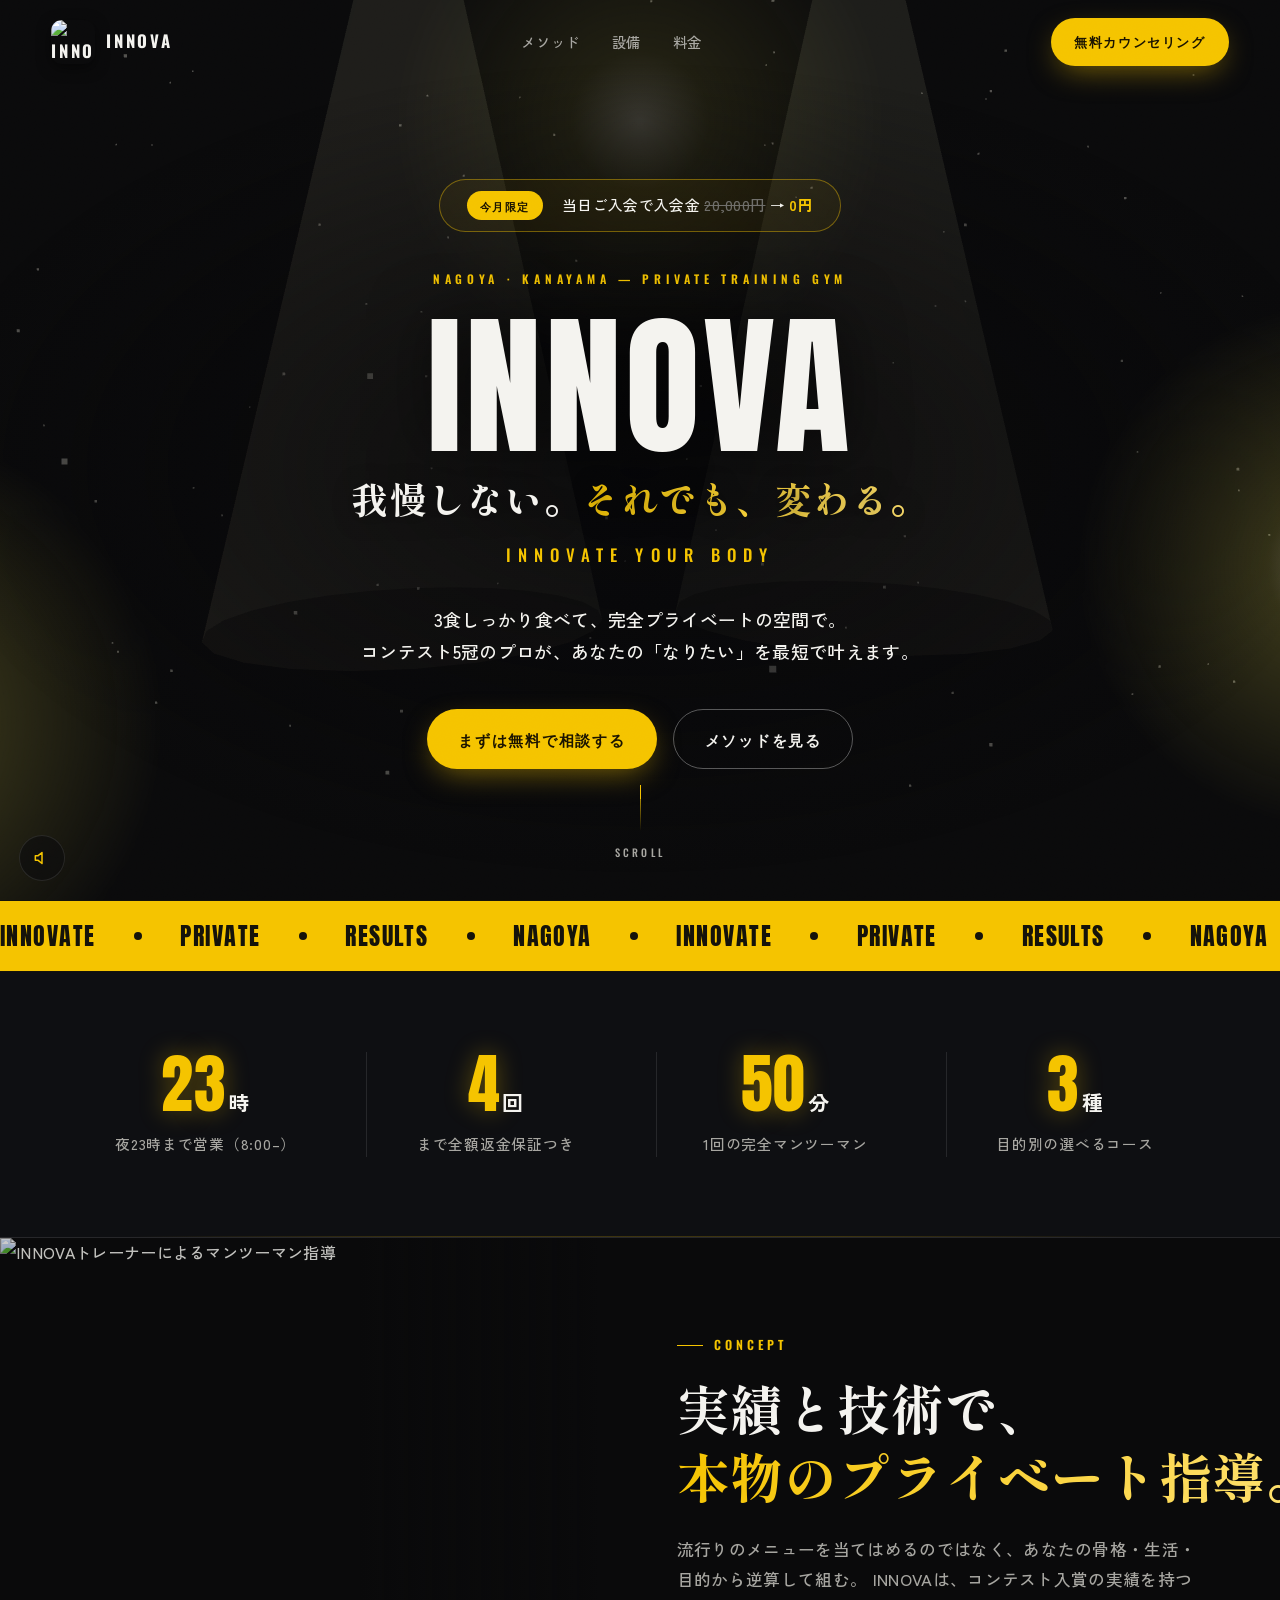
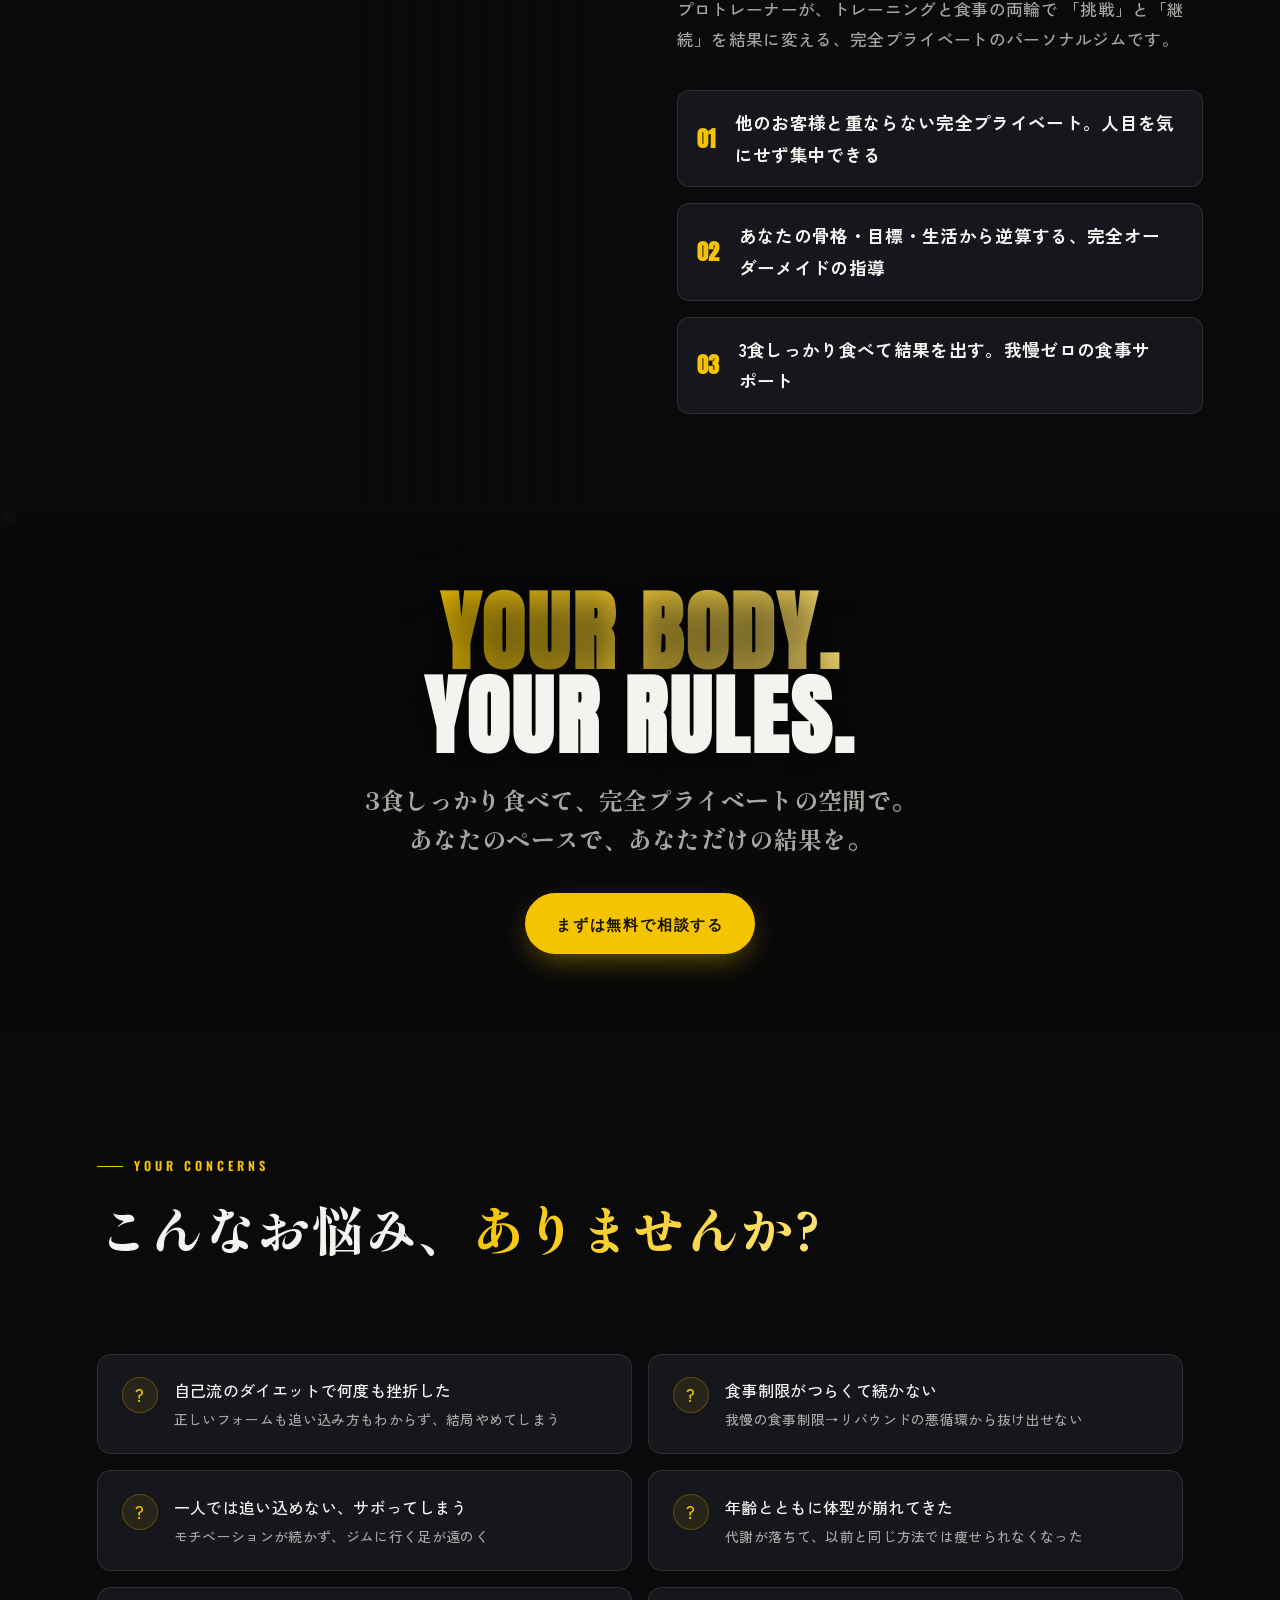
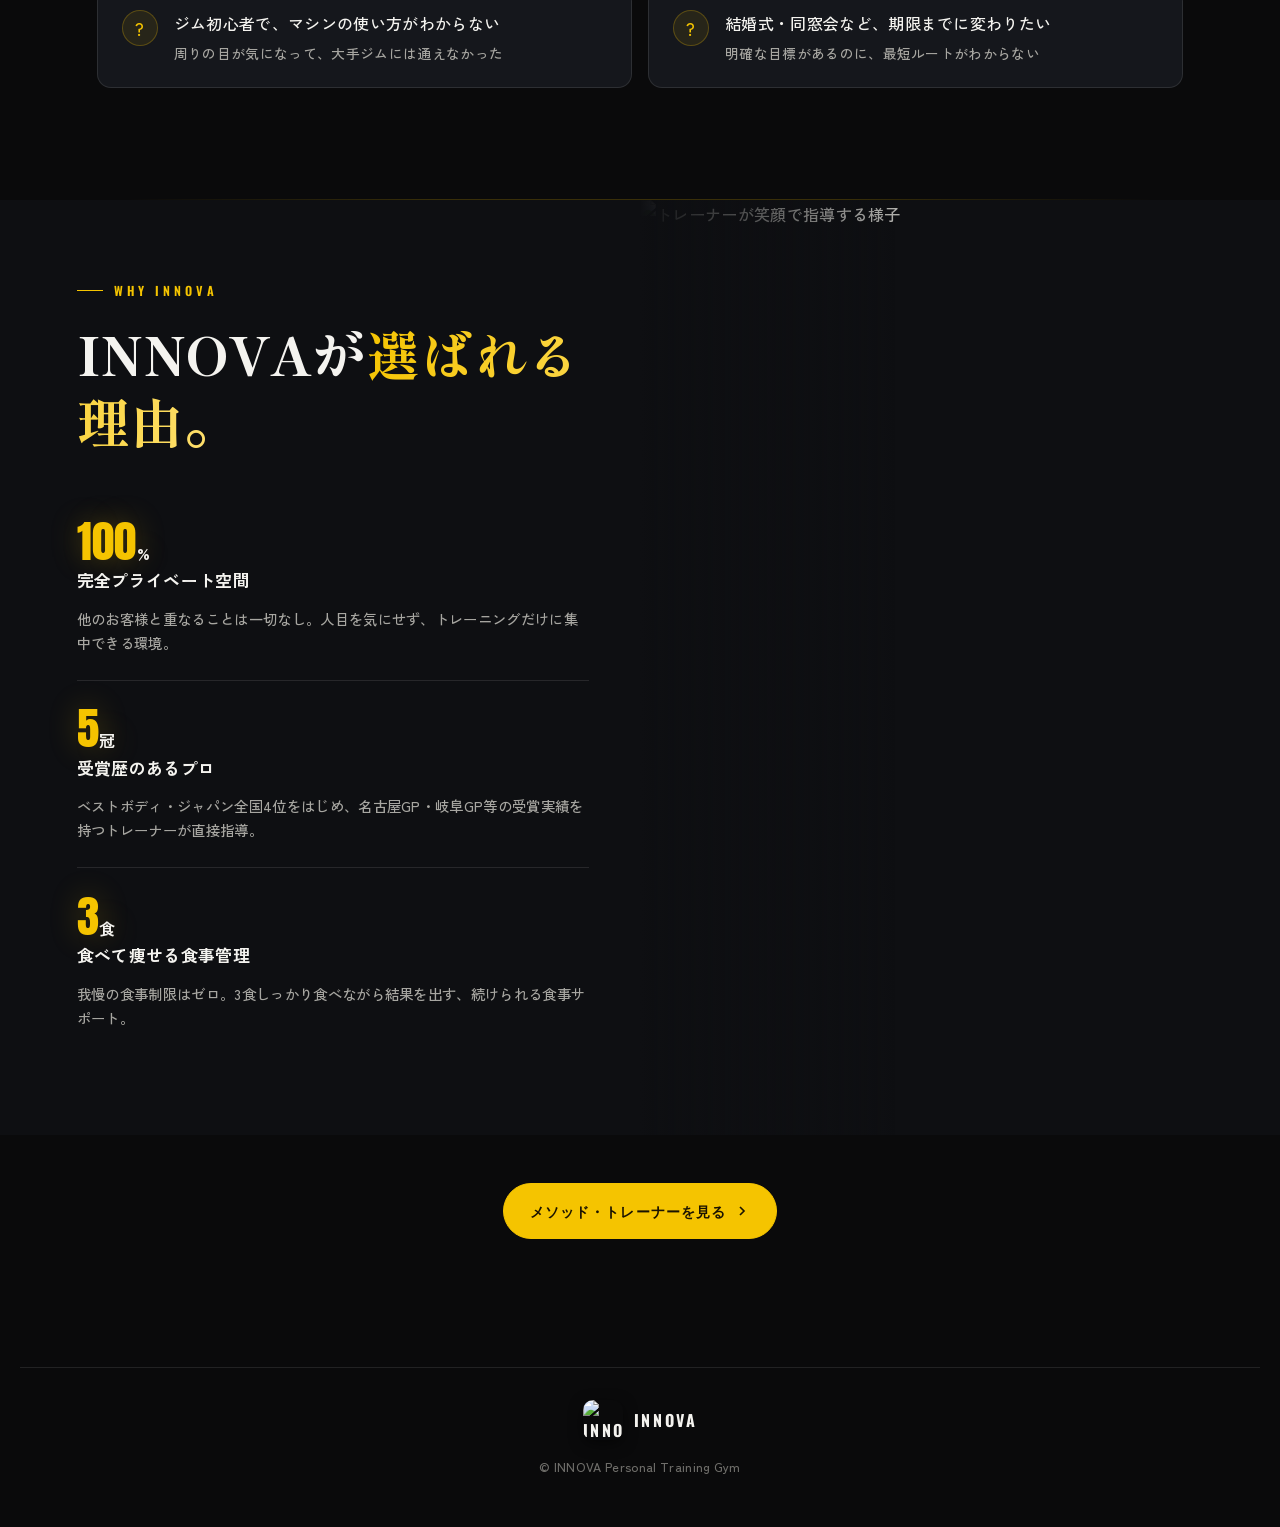
==== commit 9b578461: "UX Pro Max: tap delay fix, focus states, form labels, cursor-pointer, skip-link, overscroll" ====
--- a/index.html
+++ b/index.html
@@ -61,6 +61,7 @@
 <link rel="stylesheet" href="css/style.css">
 </head>
 <body>
+<a href="#main-content" class="skip-link">メインコンテンツへ</a>
 
 <div class="scroll-progress" aria-hidden="true"><span id="scrollBar"></span></div>
 <div class="grain" aria-hidden="true"></div>
--- a/css/style.css
+++ b/css/style.css
@@ -743,3 +743,222 @@
   .reasons--split .reasons__media::after{background:linear-gradient(180deg,transparent 50%,var(--ink))}
   .reasons--split .reasons__content{padding:3rem 6vw 5rem}
 }
+
+/* ===========================================================
+   FRONTEND-DESIGN POLISH LAYER
+   =========================================================== */
+
+/* --- Gold shimmer on key accent elements --- */
+.hero__subtitle .y,
+.sec-title .y,
+.statement__title .y{
+  background:linear-gradient(105deg,var(--y) 0%,var(--y-soft) 42%,var(--y) 58%,var(--y2) 100%);
+  background-size:250% auto;
+  -webkit-background-clip:text;
+  -webkit-text-fill-color:transparent;
+  animation:goldShimmer 6s ease-in-out infinite;
+}
+@keyframes goldShimmer{
+  0%,100%{background-position:0% center}
+  50%{background-position:100% center}
+}
+@media(prefers-reduced-motion:reduce){
+  .hero__subtitle .y,.sec-title .y,.statement__title .y{
+    background:none;-webkit-text-fill-color:var(--y);
+  }
+}
+
+/* --- Enhanced card depth on hover --- */
+.m-card:hover .m-card__inner,
+.p-card:hover,
+.v-card:hover,
+.concern__item:hover,
+.perk:hover{
+  box-shadow:0 0 0 1px rgba(245,196,0,.2),
+             0 24px 48px -16px rgba(0,0,0,.7),
+             inset 0 1px 0 rgba(255,255,255,.05);
+}
+
+/* --- Button press effect --- */
+.btn:active{transform:translateY(1px) scale(.98)}
+.btn--cta{position:relative;overflow:hidden}
+.btn--cta::before{
+  content:"";position:absolute;top:50%;left:50%;width:0;height:0;
+  background:rgba(255,255,255,.2);border-radius:50%;
+  transform:translate(-50%,-50%);transition:width .5s ease,height .5s ease,opacity .4s;opacity:0;
+}
+.btn--cta:active::before{width:300px;height:300px;opacity:1;transition:0s}
+
+/* --- Eyebrow animated line --- */
+.sec-eyebrow::before{
+  width:0;animation:eyebrowLine .8s var(--ease) forwards;
+  animation-play-state:paused;
+}
+.reveal.in .sec-eyebrow::before,
+.sec-eyebrow{animation-play-state:running}
+.in .sec-eyebrow::before{width:26px}
+@keyframes eyebrowLine{from{width:0}to{width:26px}}
+
+/* --- Scroll progress glow --- */
+#scrollBar{
+  box-shadow:0 0 12px rgba(245,196,0,.6),0 0 32px rgba(245,196,0,.2);
+}
+
+/* --- Section divider gradient --- */
+.stats::after,
+.concern::after{
+  content:"";position:absolute;bottom:0;left:10%;right:10%;height:1px;
+  background:linear-gradient(90deg,transparent,rgba(245,196,0,.2) 30%,rgba(245,196,0,.2) 70%,transparent);
+}
+
+/* --- Stat counter glow pulse on visible --- */
+.stat__num .count{
+  text-shadow:0 0 20px rgba(245,196,0,.0);
+  transition:text-shadow .6s ease;
+}
+.stat.in .stat__num .count{
+  text-shadow:0 0 24px rgba(245,196,0,.35);
+}
+
+/* --- Concept points stagger enhance --- */
+.concept__points li{
+  transition:transform .4s var(--ease),border-color .3s,box-shadow .3s;
+}
+.concept__points li:hover{
+  border-color:rgba(245,196,0,.35);
+  box-shadow:0 8px 24px -12px rgba(245,196,0,.15);
+  transform:translateX(6px);
+}
+
+/* --- FAQ open/close smooth --- */
+.faq__a{
+  max-height:0;overflow:hidden;padding-top:0;padding-bottom:0;
+  transition:max-height .4s var(--ease),padding .3s var(--ease);
+}
+.faq__item[open] .faq__a{
+  max-height:300px;padding-top:0;padding-bottom:1.4rem;
+}
+
+/* --- Trainer card photo subtle Ken Burns --- */
+.tp-card__media img{
+  transition:transform 8s ease;
+}
+.tp-card:hover .tp-card__media img{
+  transform:scale(1.06);
+}
+
+/* --- Facility card gradient overlay enhance --- */
+.f-card::after{
+  transition:opacity .4s var(--ease);
+}
+.f-card:hover::after{
+  opacity:.85;
+  background:linear-gradient(180deg,rgba(8,8,9,.05) 0%,rgba(8,8,9,.3) 30%,rgba(245,196,0,.04) 60%,rgba(8,8,9,.92) 100%);
+}
+
+/* --- Statement section parallax-like effect --- */
+.statement__bg img{
+  transition:transform .6s var(--ease);
+}
+.statement:hover .statement__bg img{
+  transform:scale(1.03);
+}
+
+/* --- Voice card quote decoration --- */
+.v-card::before{
+  content:"\201C";position:absolute;top:.6rem;right:1.2rem;
+  font-family:"Shippori Mincho",serif;font-size:4rem;line-height:1;
+  color:rgba(245,196,0,.08);pointer-events:none;
+}
+.v-card{position:relative}
+
+/* --- Price card featured glow animate --- */
+.p-card--feature{
+  animation:featureGlow 4s ease-in-out infinite;
+}
+@keyframes featureGlow{
+  0%,100%{box-shadow:0 30px 70px -30px rgba(245,196,0,.25)}
+  50%{box-shadow:0 30px 70px -30px rgba(245,196,0,.45)}
+}
+@media(prefers-reduced-motion:reduce){
+  .p-card--feature{animation:none;box-shadow:0 30px 70px -30px rgba(245,196,0,.3)}
+}
+
+/* --- Reason number glow --- */
+.reason__num,.reasons--split .reason__num{
+  text-shadow:0 0 30px rgba(245,196,0,.25);
+}
+
+/* --- Smooth page transitions on mobile tab nav --- */
+.btabs__item{
+  position:relative;
+}
+.btabs__item.active::after{
+  content:"";position:absolute;top:0;left:25%;right:25%;height:2px;
+  background:var(--y);border-radius:0 0 2px 2px;
+}
+
+/* --- Campaign badge pulse --- */
+.campaign__tag{
+  animation:tagPulse 3s ease-in-out infinite;
+}
+@keyframes tagPulse{
+  0%,100%{box-shadow:0 0 0 0 rgba(245,196,0,.3)}
+  50%{box-shadow:0 0 0 6px rgba(245,196,0,0)}
+}
+@media(prefers-reduced-motion:reduce){.campaign__tag{animation:none}}
+
+/* ===========================================================
+   UI/UX PRO MAX — CRITICAL FIXES
+   =========================================================== */
+
+/* --- CRITICAL: Remove 300ms tap delay on mobile --- */
+a,button,input,select,textarea,[role="button"],.btn,.fab,.mcta__btn,.btabs__item,
+.ba-slider__handle,.nav__toggle,.faq__q,.f-card,.m-card,.p-card,.concern__item,.perk{
+  touch-action:manipulation;
+}
+
+/* --- CRITICAL: Visible focus states for keyboard nav --- */
+a:focus-visible,
+button:focus-visible,
+input:focus-visible,
+textarea:focus-visible,
+.btn:focus-visible,
+.faq__q:focus-visible{
+  outline:2px solid var(--y);
+  outline-offset:3px;
+  border-radius:4px;
+}
+.btn:focus-visible{outline-offset:4px;border-radius:60px}
+
+/* --- HIGH: cursor-pointer on ALL interactive elements --- */
+.f-card,.m-card,.ba-card,.v-card,.concern__item,.perk,
+.tp-card,.flow__step,.reason,.pagenav__link,.campaign,
+details.faq__item summary{
+  cursor:pointer;
+}
+
+/* --- HIGH: Prevent accidental pull-to-refresh on mobile --- */
+html{overscroll-behavior:contain}
+
+/* --- MEDIUM: Ensure minimum touch target (44px) --- */
+.nav a{min-height:44px;display:inline-flex;align-items:center}
+.btabs__item{min-height:44px}
+.mcta__btn{min-height:48px}
+
+/* --- Form accessibility: input focus enhancement --- */
+.field input:focus-visible,
+.field textarea:focus-visible{
+  outline:none;
+  border-color:var(--y);
+  box-shadow:0 0 0 3px rgba(245,196,0,.15);
+}
+
+/* --- Skip to content link (screen reader accessible) --- */
+.skip-link{
+  position:absolute;top:-100%;left:50%;transform:translateX(-50%);
+  background:var(--y);color:#1a1300;padding:.8rem 1.6rem;border-radius:0 0 8px 8px;
+  font-family:"Oswald",sans-serif;font-weight:600;z-index:999;
+  transition:top .2s;
+}
+.skip-link:focus{top:0}
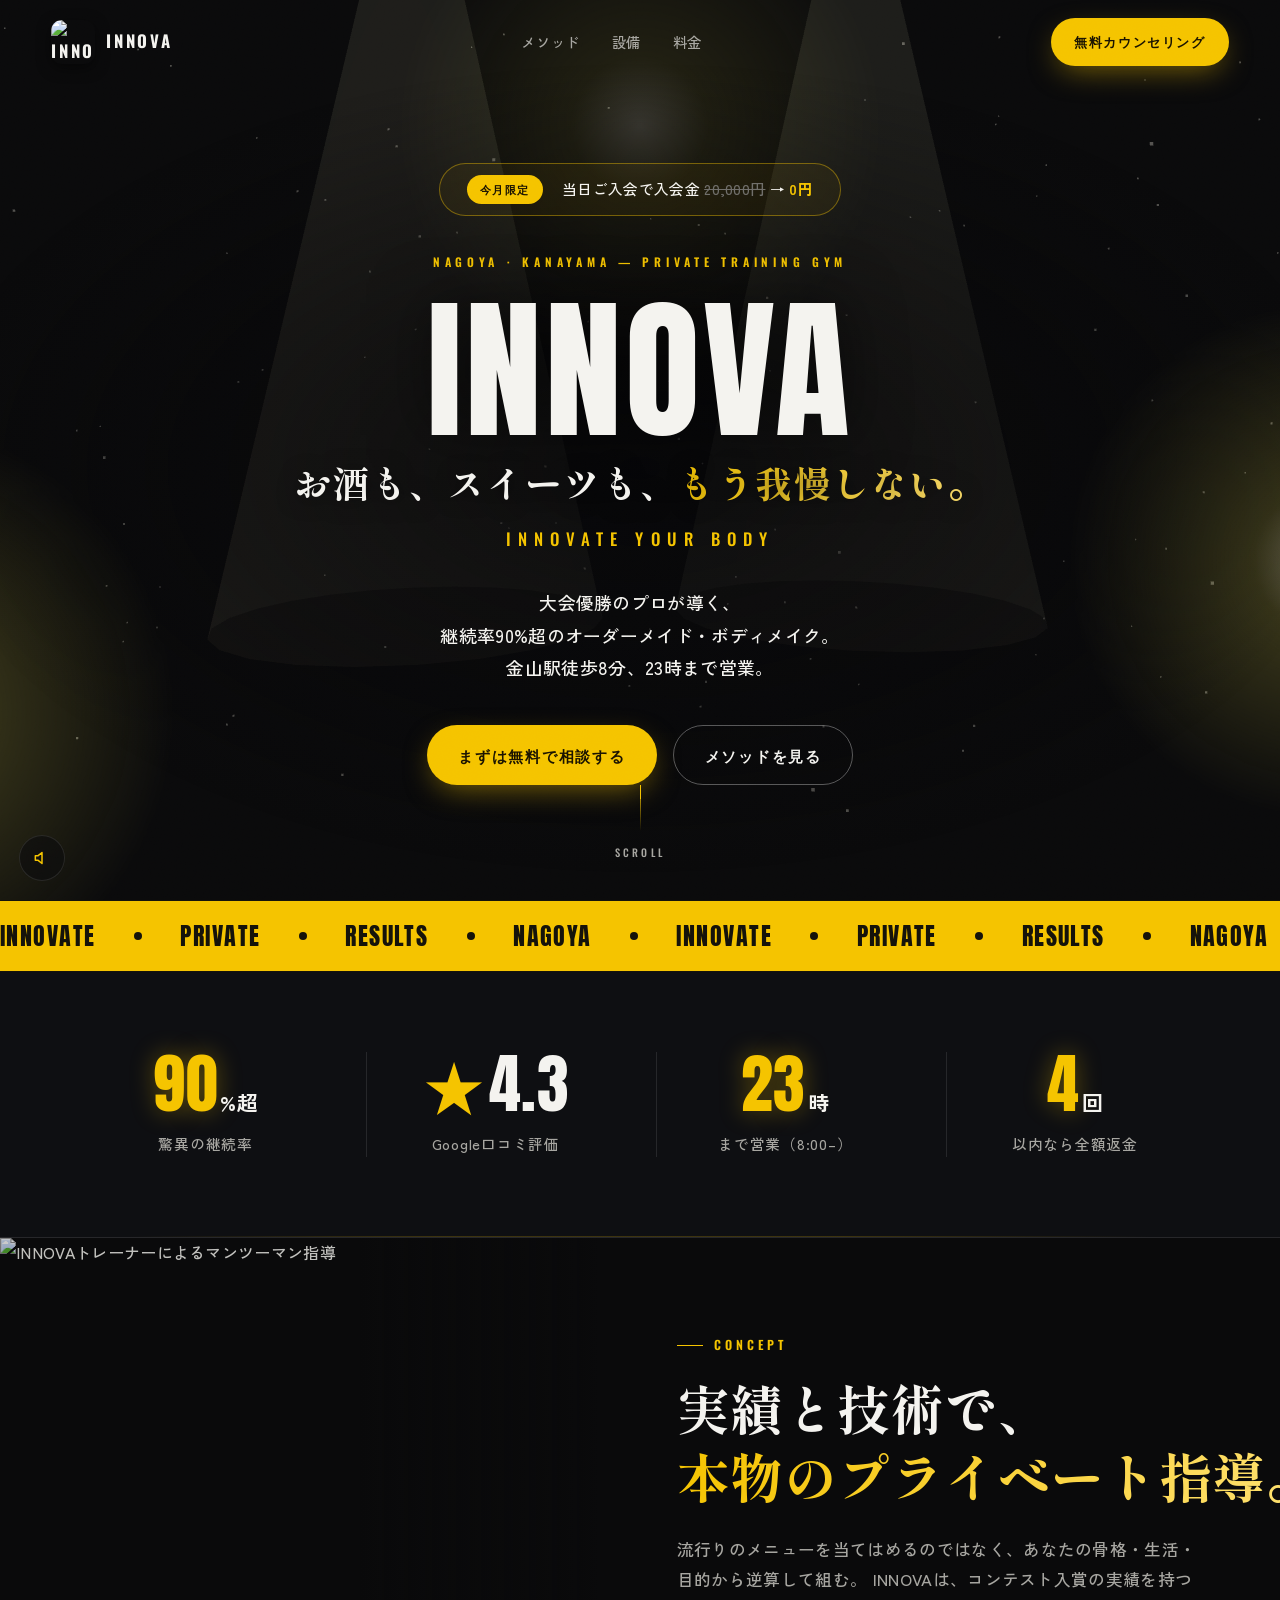
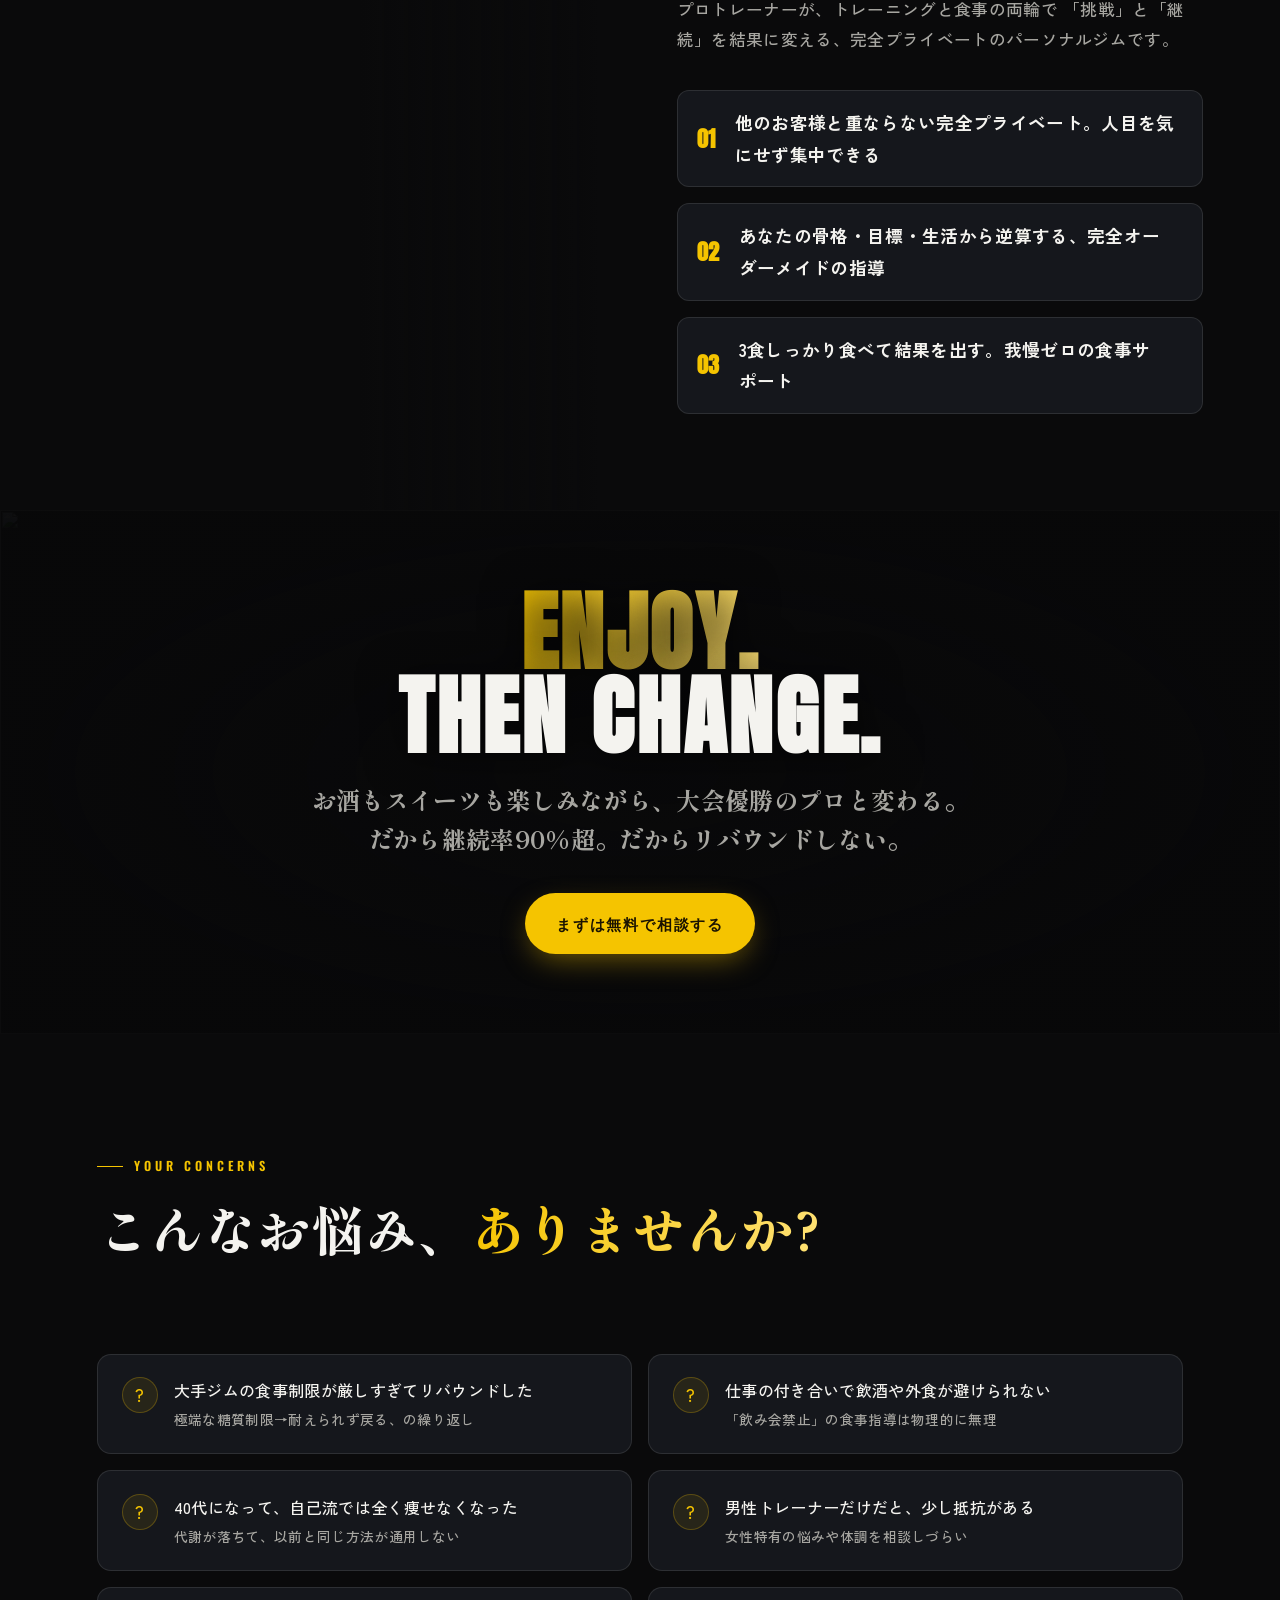
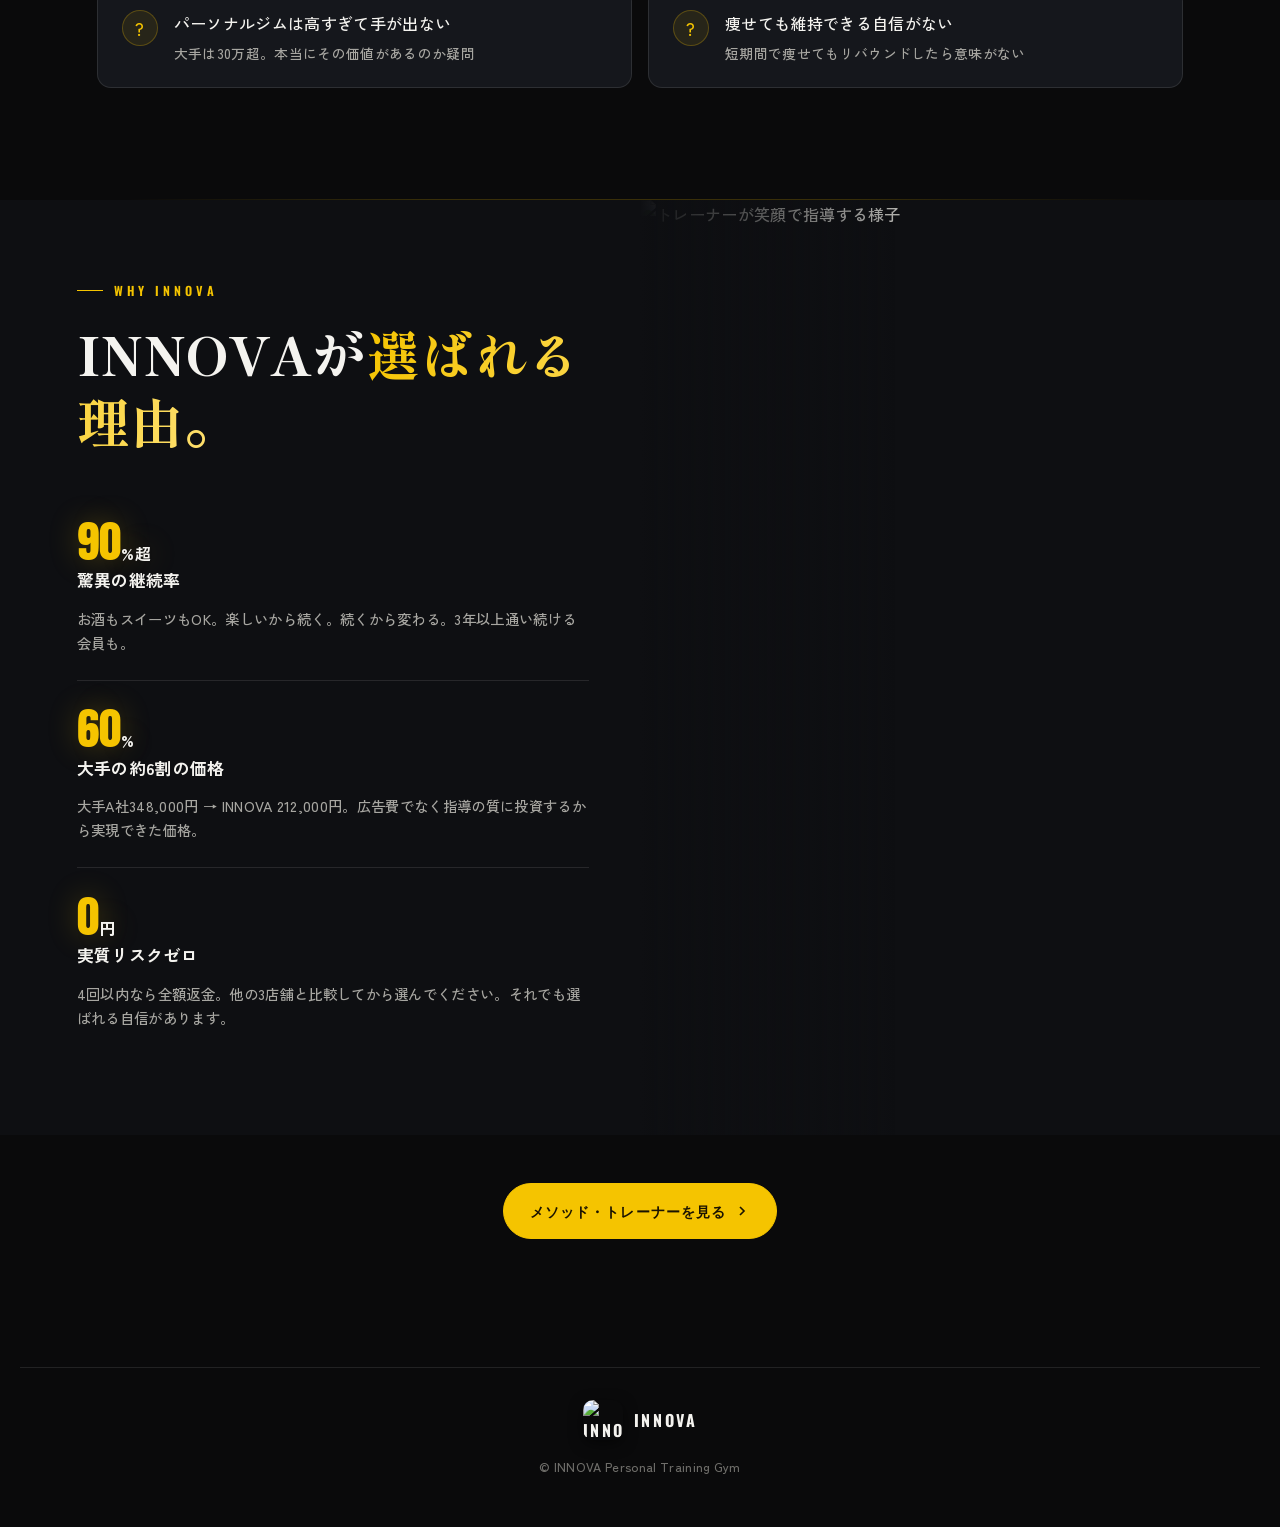
==== commit 09bc0f5c: "マーケ再考察: ヒーロー・Stats・悩み共感・選ばれる理由・価格比較・比較推奨を全面刷新" ====
--- a/index.html
+++ b/index.html
@@ -106,9 +106,9 @@
     </div>
     <p class="hero__eyebrow">NAGOYA&nbsp;&middot;&nbsp;KANAYAMA &mdash; PRIVATE TRAINING GYM</p>
     <h1 class="hero__title display">INNOVA</h1>
-    <p class="hero__subtitle"><span class="nobr">我慢しない。</span><span class="nobr y">それでも、変わる。</span></p>
+    <p class="hero__subtitle"><span class="nobr">お酒も、スイーツも、</span><span class="nobr y">もう我慢しない。</span></p>
     <p class="hero__tagline">INNOVATE&nbsp;YOUR&nbsp;BODY</p>
-    <p class="hero__lead"><span class="nobr">3食しっかり食べて、完全プライベートの空間で。</span><br class="br-sp"><span class="nobr">コンテスト5冠のプロが、</span><span class="nobr">あなたの「なりたい」を最短で叶えます。</span></p>
+    <p class="hero__lead"><span class="nobr">大会優勝のプロが導く、</span><span class="nobr">継続率90%超のオーダーメイド・ボディメイク。</span><br class="br-sp"><span class="nobr">金山駅徒歩8分、23時まで営業。</span></p>
     <div class="hero__cta">
       <a href="price.html#contact" class="btn btn--cta">まずは無料で相談する</a>
       <a href="program.html" class="btn btn--ghost">メソッドを見る</a>
@@ -127,20 +127,20 @@
 <section class="stats" id="results">
   <div class="stats__grid">
     <div class="stat reveal">
+      <div class="stat__num"><span class="count" data-to="90">0</span><em>%超</em></div>
+      <p class="stat__label">驚異の継続率</p>
+    </div>
+    <div class="stat reveal" style="--d:.1s">
+      <div class="stat__num"><span class="y" style="font-family:Anton;font-size:inherit">&#9733;</span><span style="font-family:Anton;font-size:inherit">4.3</span></div>
+      <p class="stat__label">Google口コミ評価</p>
+    </div>
+    <div class="stat reveal" style="--d:.2s">
       <div class="stat__num"><span class="count" data-to="23">0</span><em>時</em></div>
-      <p class="stat__label">夜23時まで営業（8:00&ndash;）</p>
-    </div>
-    <div class="stat reveal" style="--d:.1s">
+      <p class="stat__label">まで営業（8:00&ndash;）</p>
+    </div>
+    <div class="stat reveal" style="--d:.3s">
       <div class="stat__num"><span class="count" data-to="4">0</span><em>回</em></div>
-      <p class="stat__label">まで全額返金保証つき</p>
-    </div>
-    <div class="stat reveal" style="--d:.2s">
-      <div class="stat__num"><span class="count" data-to="50">0</span><em>分</em></div>
-      <p class="stat__label">1回の完全マンツーマン</p>
-    </div>
-    <div class="stat reveal" style="--d:.3s">
-      <div class="stat__num"><span class="count" data-to="3">0</span><em>種</em></div>
-      <p class="stat__label">目的別の選べるコース</p>
+      <p class="stat__label">以内なら全額返金</p>
     </div>
   </div>
 </section>
@@ -171,8 +171,8 @@
     <img src="https://images.pexels.com/photos/6551087/pexels-photo-6551087.jpeg?auto=compress&cs=tinysrgb&w=1200" alt="">
   </div>
   <div class="statement__inner">
-    <h2 class="statement__title"><span class="y">YOUR BODY.</span><br>YOUR RULES.</h2>
-    <p class="statement__sub">3食しっかり食べて、完全プライベートの空間で。<br>あなたのペースで、あなただけの結果を。</p>
+    <h2 class="statement__title"><span class="y">ENJOY.</span><br>THEN CHANGE.</h2>
+    <p class="statement__sub">お酒もスイーツも楽しみながら、大会優勝のプロと変わる。<br>だから継続率90%超。だからリバウンドしない。</p>
     <a href="price.html#contact" class="btn btn--cta">まずは無料で相談する</a>
   </div>
 </section>
@@ -185,27 +185,27 @@
   <div class="concern__grid">
     <div class="concern__item reveal">
       <span class="concern__ic">?</span>
-      <p class="concern__text">自己流のダイエットで何度も挫折した<span>正しいフォームも追い込み方もわからず、結局やめてしまう</span></p>
+      <p class="concern__text">大手ジムの食事制限が厳しすぎてリバウンドした<span>極端な糖質制限→耐えられず戻る、の繰り返し</span></p>
     </div>
     <div class="concern__item reveal" style="--d:.06s">
       <span class="concern__ic">?</span>
-      <p class="concern__text">食事制限がつらくて続かない<span>我慢の食事制限→リバウンドの悪循環から抜け出せない</span></p>
+      <p class="concern__text">仕事の付き合いで飲酒や外食が避けられない<span>「飲み会禁止」の食事指導は物理的に無理</span></p>
     </div>
     <div class="concern__item reveal" style="--d:.12s">
       <span class="concern__ic">?</span>
-      <p class="concern__text">一人では追い込めない、サボってしまう<span>モチベーションが続かず、ジムに行く足が遠のく</span></p>
+      <p class="concern__text">40代になって、自己流では全く痩せなくなった<span>代謝が落ちて、以前と同じ方法が通用しない</span></p>
     </div>
     <div class="concern__item reveal" style="--d:.18s">
       <span class="concern__ic">?</span>
-      <p class="concern__text">年齢とともに体型が崩れてきた<span>代謝が落ちて、以前と同じ方法では痩せられなくなった</span></p>
+      <p class="concern__text">男性トレーナーだけだと、少し抵抗がある<span>女性特有の悩みや体調を相談しづらい</span></p>
     </div>
     <div class="concern__item reveal" style="--d:.24s">
       <span class="concern__ic">?</span>
-      <p class="concern__text">ジム初心者で、マシンの使い方がわからない<span>周りの目が気になって、大手ジムには通えなかった</span></p>
+      <p class="concern__text">パーソナルジムは高すぎて手が出ない<span>大手は30万超。本当にその価値があるのか疑問</span></p>
     </div>
     <div class="concern__item reveal" style="--d:.3s">
       <span class="concern__ic">?</span>
-      <p class="concern__text">結婚式・同窓会など、期限までに変わりたい<span>明確な目標があるのに、最短ルートがわからない</span></p>
+      <p class="concern__text">痩せても維持できる自信がない<span>短期間で痩せてもリバウンドしたら意味がない</span></p>
     </div>
   </div>
 </section>
@@ -215,19 +215,19 @@
     <p class="sec-eyebrow reveal">WHY INNOVA</p>
     <h2 class="sec-title reveal" style="--d:.08s;margin-bottom:2.4rem"><span class="nobr">INNOVAが</span><span class="y">選ばれる理由。</span></h2>
     <div class="reason reveal">
-      <div class="reason__num">100<em>%</em></div>
-      <h3 class="reason__title">完全プライベート空間</h3>
-      <p class="reason__desc">他のお客様と重なることは一切なし。人目を気にせず、トレーニングだけに集中できる環境。</p>
+      <div class="reason__num">90<em>%超</em></div>
+      <h3 class="reason__title">驚異の継続率</h3>
+      <p class="reason__desc">お酒もスイーツもOK。楽しいから続く。続くから変わる。3年以上通い続ける会員も。</p>
     </div>
     <div class="reason reveal" style="--d:.1s">
-      <div class="reason__num">5<em>冠</em></div>
-      <h3 class="reason__title">受賞歴のあるプロ</h3>
-      <p class="reason__desc">ベストボディ・ジャパン全国4位をはじめ、名古屋GP・岐阜GP等の受賞実績を持つトレーナーが直接指導。</p>
+      <div class="reason__num">60<em>%</em></div>
+      <h3 class="reason__title">大手の約6割の価格</h3>
+      <p class="reason__desc">大手A社348,000円 → INNOVA 212,000円。広告費でなく指導の質に投資するから実現できた価格。</p>
     </div>
     <div class="reason reveal" style="--d:.2s">
-      <div class="reason__num">3<em>食</em></div>
-      <h3 class="reason__title">食べて痩せる食事管理</h3>
-      <p class="reason__desc">我慢の食事制限はゼロ。3食しっかり食べながら結果を出す、続けられる食事サポート。</p>
+      <div class="reason__num">0<em>円</em></div>
+      <h3 class="reason__title">実質リスクゼロ</h3>
+      <p class="reason__desc">4回以内なら全額返金。他の3店舗と比較してから選んでください。それでも選ばれる自信があります。</p>
     </div>
   </div>
   <div class="reasons__media reveal">
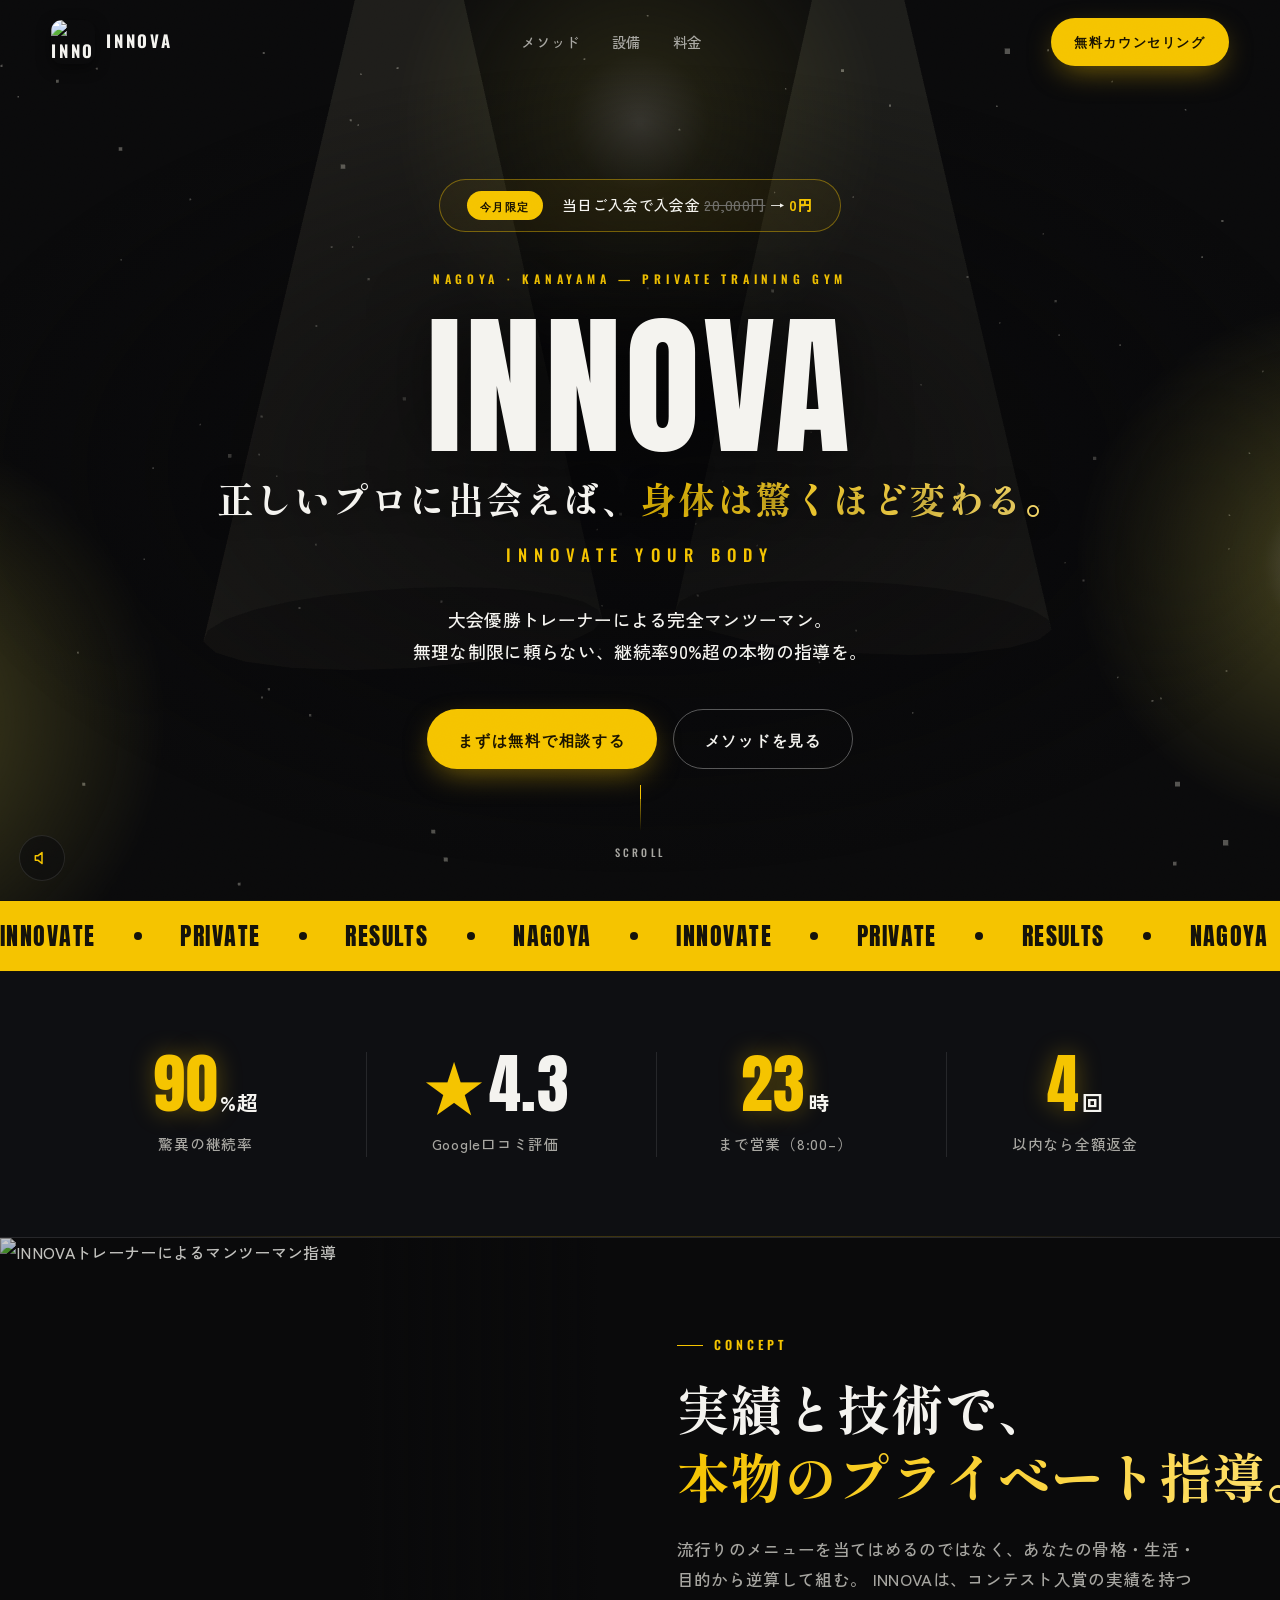
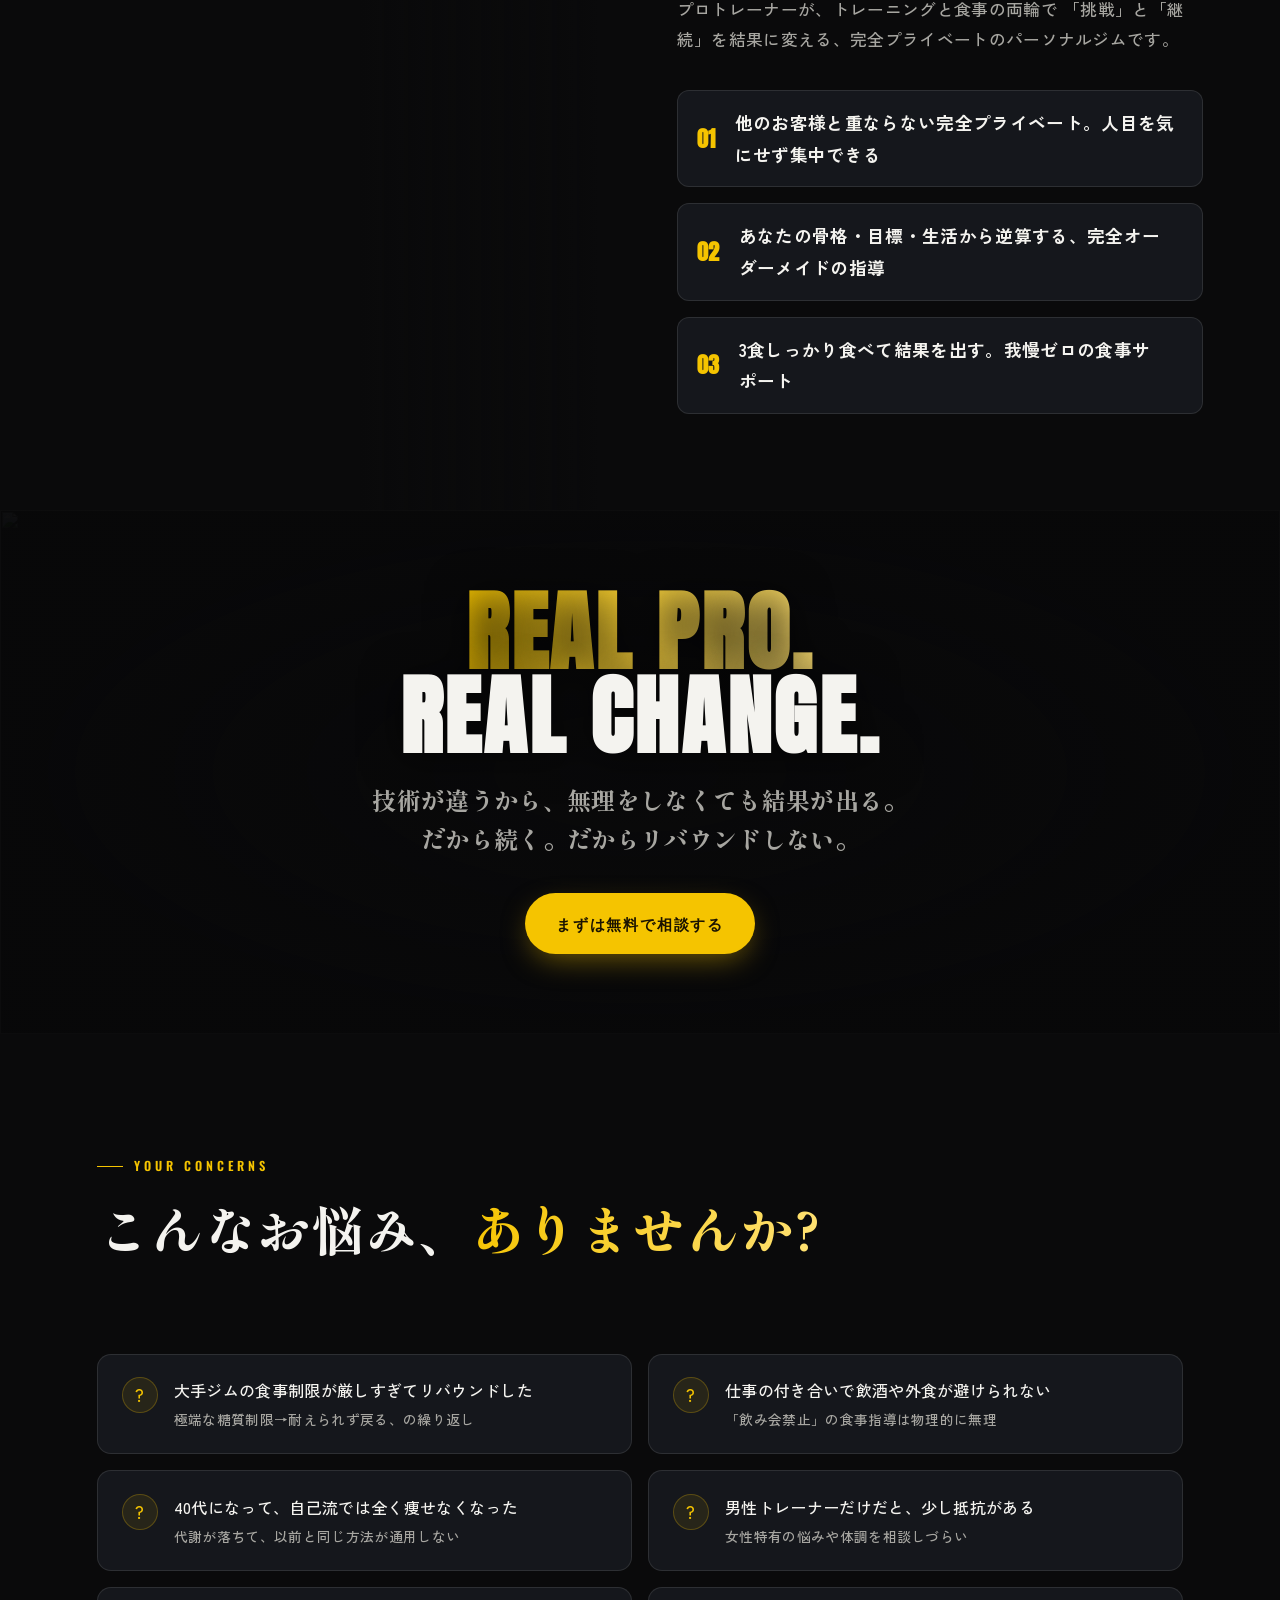
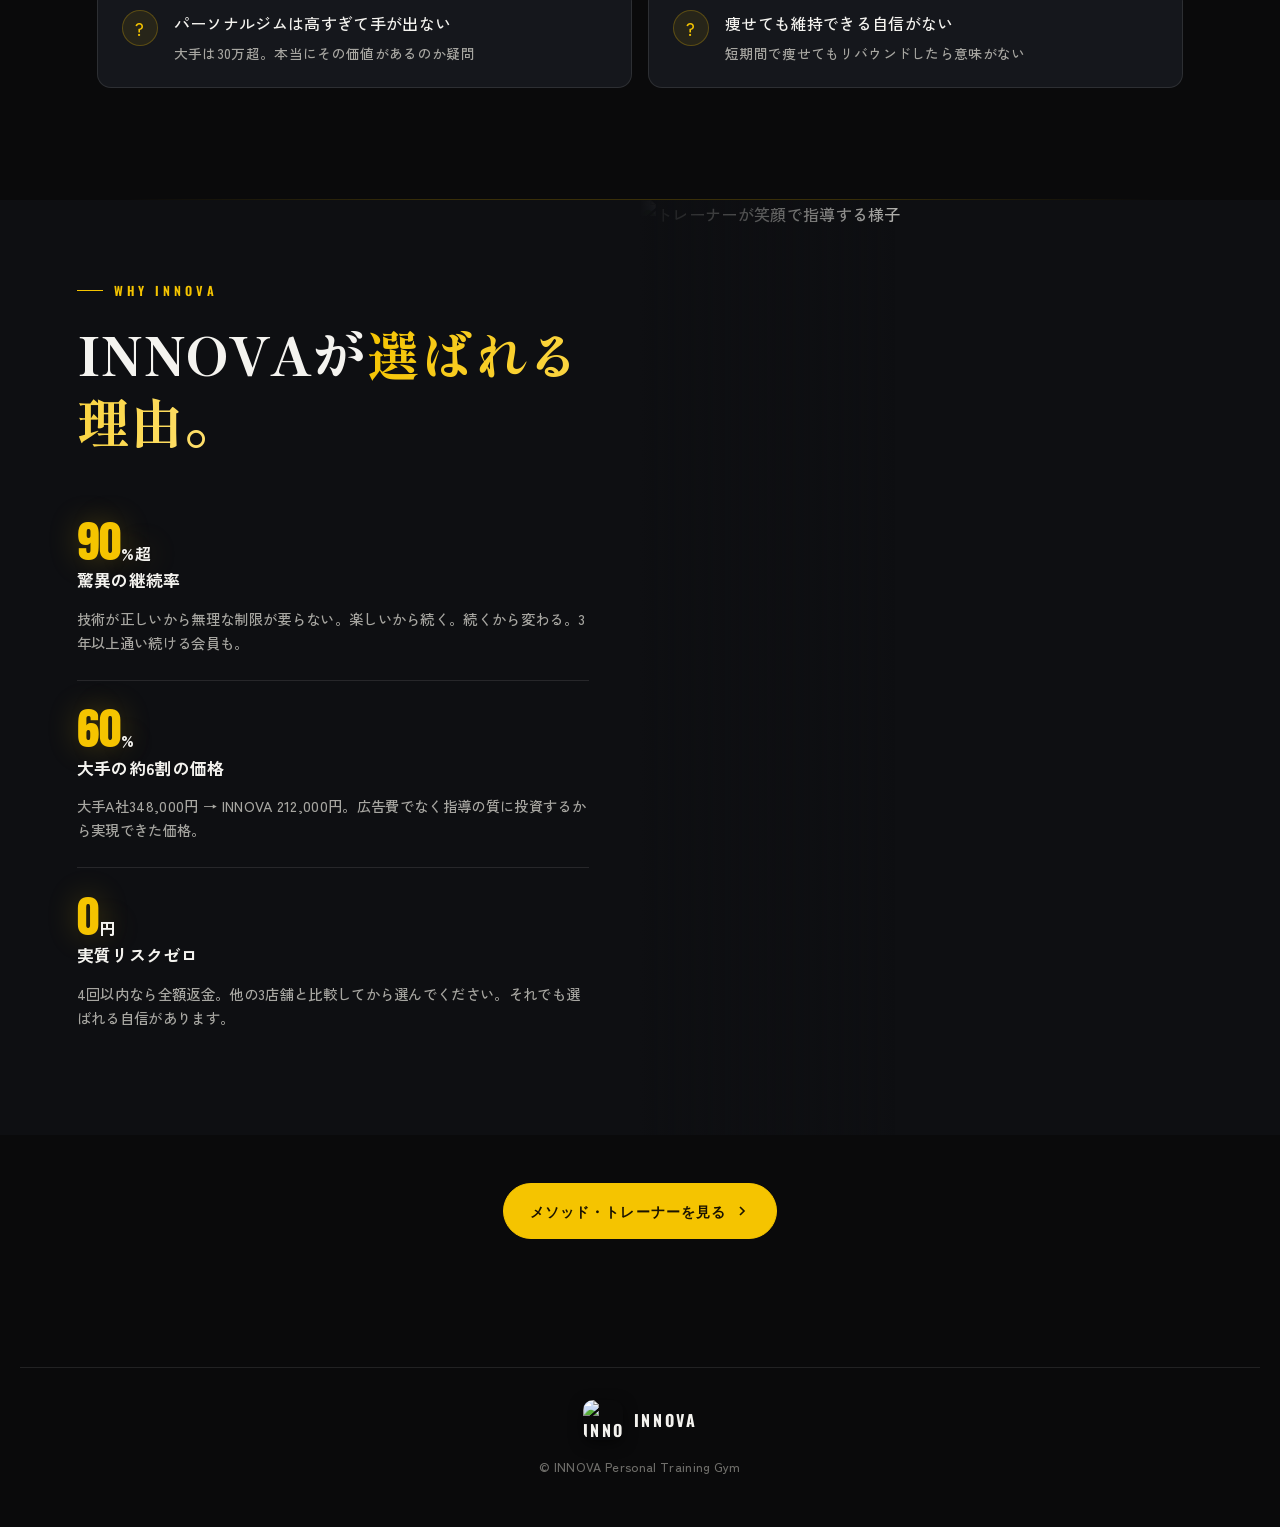
==== commit f216912d: "本質的価値に修正: プロの技術起点の訴求に全面転換、ダンベルの森削除" ====
--- a/index.html
+++ b/index.html
@@ -106,9 +106,9 @@
     </div>
     <p class="hero__eyebrow">NAGOYA&nbsp;&middot;&nbsp;KANAYAMA &mdash; PRIVATE TRAINING GYM</p>
     <h1 class="hero__title display">INNOVA</h1>
-    <p class="hero__subtitle"><span class="nobr">お酒も、スイーツも、</span><span class="nobr y">もう我慢しない。</span></p>
+    <p class="hero__subtitle"><span class="nobr">正しいプロに出会えば、</span><span class="nobr y">身体は驚くほど変わる。</span></p>
     <p class="hero__tagline">INNOVATE&nbsp;YOUR&nbsp;BODY</p>
-    <p class="hero__lead"><span class="nobr">大会優勝のプロが導く、</span><span class="nobr">継続率90%超のオーダーメイド・ボディメイク。</span><br class="br-sp"><span class="nobr">金山駅徒歩8分、23時まで営業。</span></p>
+    <p class="hero__lead"><span class="nobr">大会優勝トレーナーによる完全マンツーマン。</span><br class="br-sp"><span class="nobr">無理な制限に頼らない、</span><span class="nobr">継続率90%超の本物の指導を。</span></p>
     <div class="hero__cta">
       <a href="price.html#contact" class="btn btn--cta">まずは無料で相談する</a>
       <a href="program.html" class="btn btn--ghost">メソッドを見る</a>
@@ -171,8 +171,8 @@
     <img src="https://images.pexels.com/photos/6551087/pexels-photo-6551087.jpeg?auto=compress&cs=tinysrgb&w=1200" alt="">
   </div>
   <div class="statement__inner">
-    <h2 class="statement__title"><span class="y">ENJOY.</span><br>THEN CHANGE.</h2>
-    <p class="statement__sub">お酒もスイーツも楽しみながら、大会優勝のプロと変わる。<br>だから継続率90%超。だからリバウンドしない。</p>
+    <h2 class="statement__title"><span class="y">REAL PRO.</span><br>REAL CHANGE.</h2>
+    <p class="statement__sub">技術が違うから、無理をしなくても結果が出る。<br>だから続く。だからリバウンドしない。</p>
     <a href="price.html#contact" class="btn btn--cta">まずは無料で相談する</a>
   </div>
 </section>
@@ -217,7 +217,7 @@
     <div class="reason reveal">
       <div class="reason__num">90<em>%超</em></div>
       <h3 class="reason__title">驚異の継続率</h3>
-      <p class="reason__desc">お酒もスイーツもOK。楽しいから続く。続くから変わる。3年以上通い続ける会員も。</p>
+      <p class="reason__desc">技術が正しいから無理な制限が要らない。楽しいから続く。続くから変わる。3年以上通い続ける会員も。</p>
     </div>
     <div class="reason reveal" style="--d:.1s">
       <div class="reason__num">60<em>%</em></div>
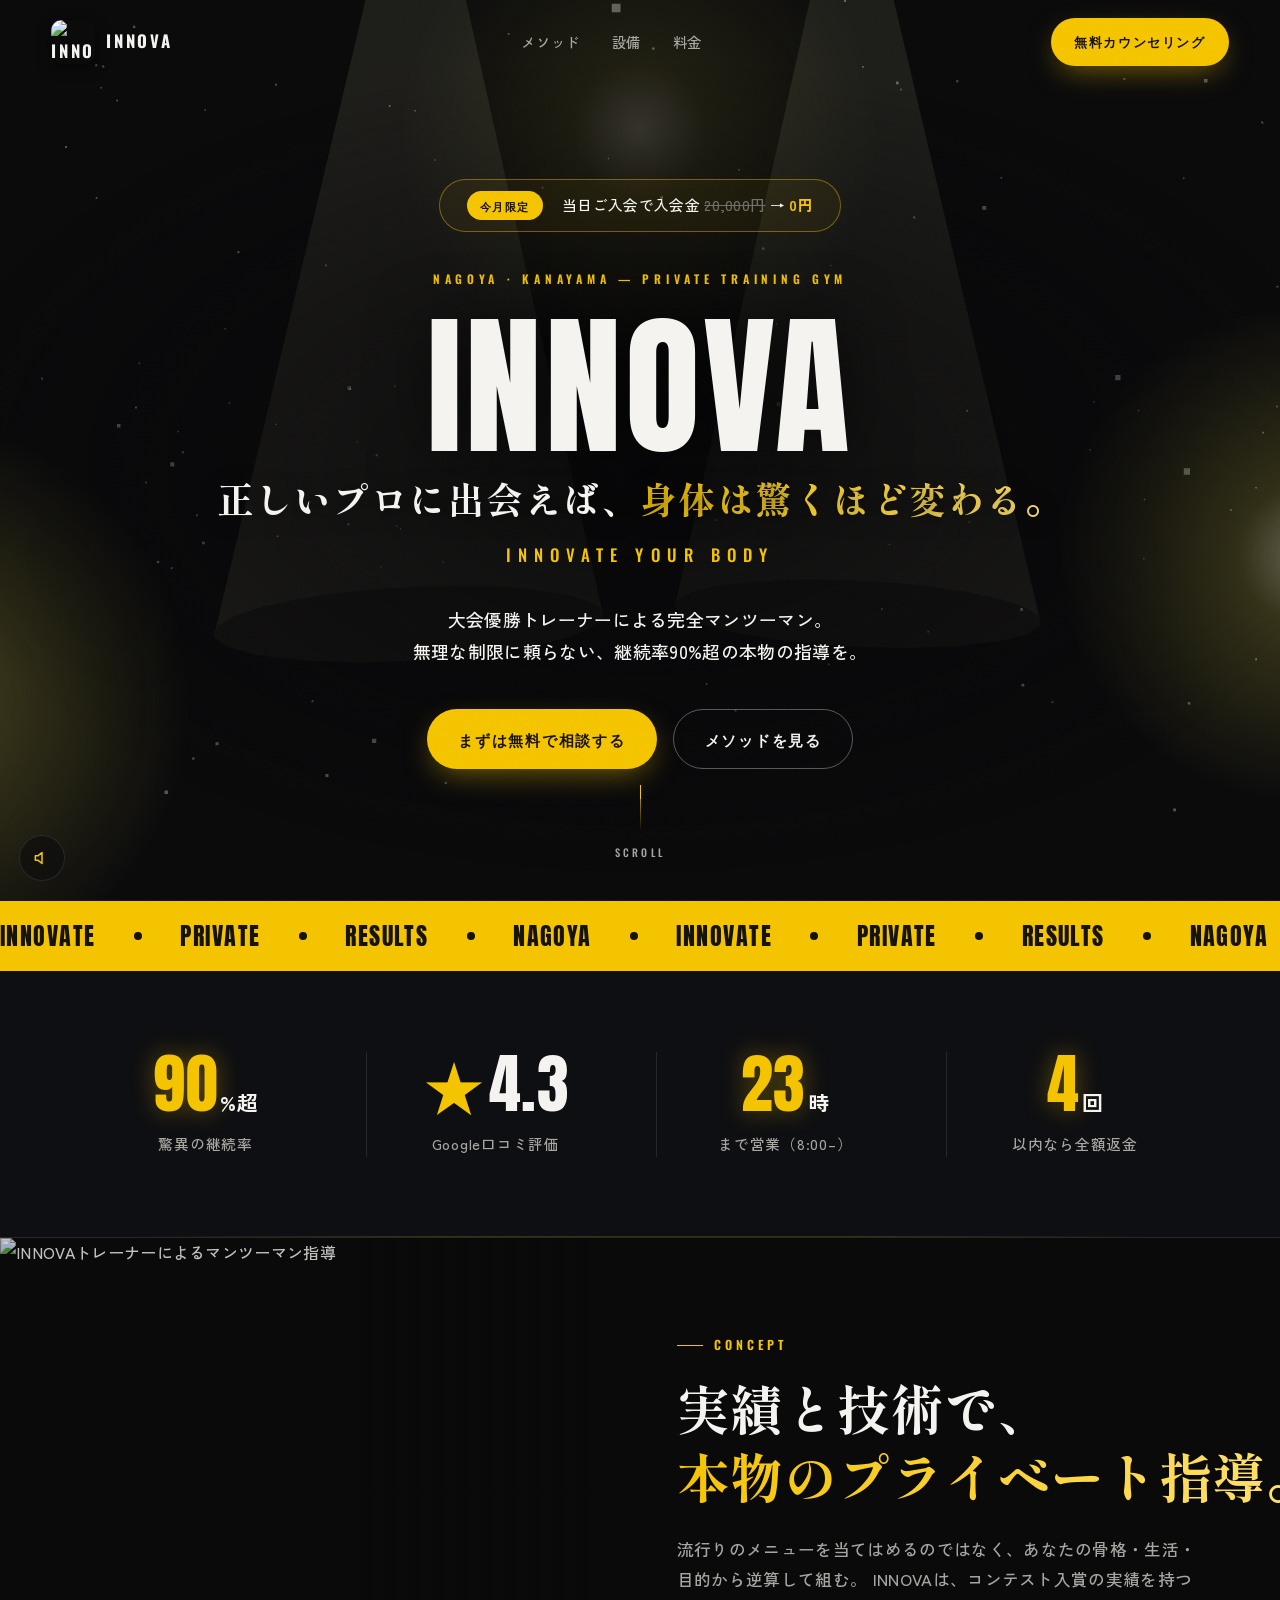
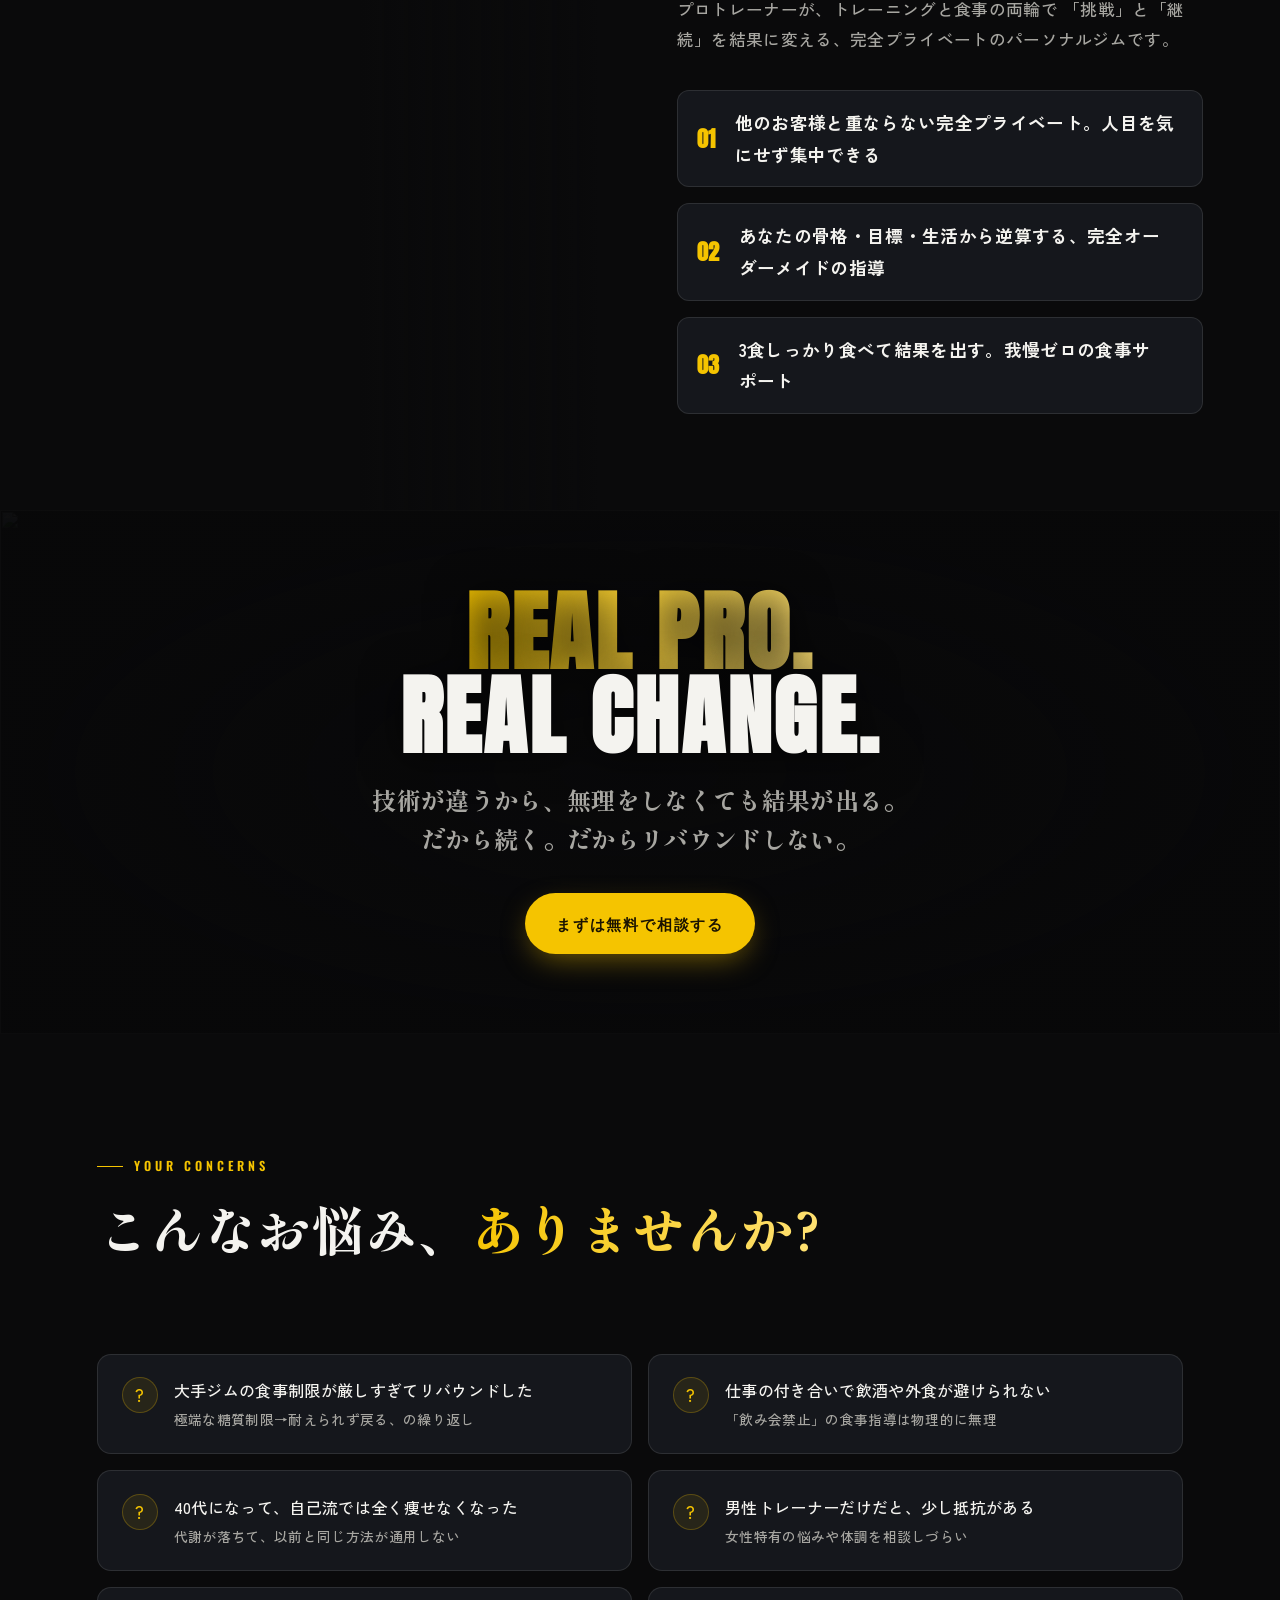
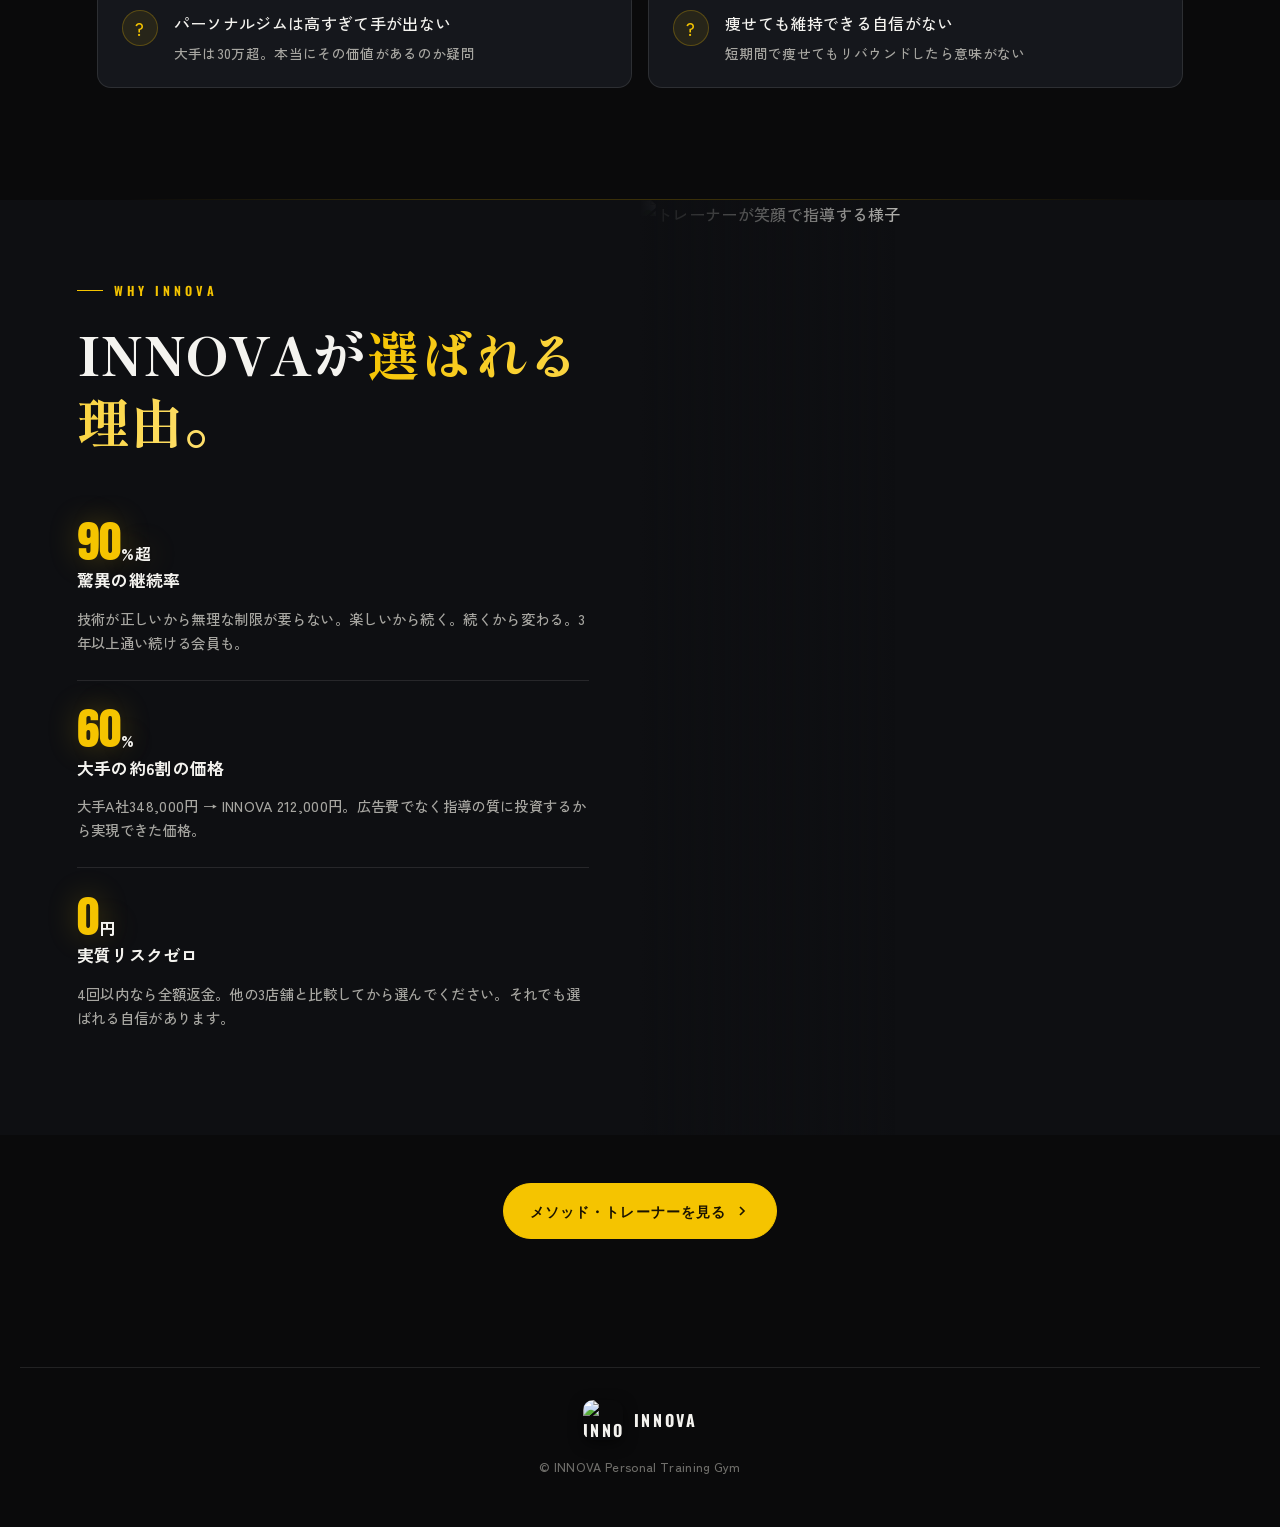
==== commit e059fb43: "LINE誘導実装 + デモフォーム→LINE CTA変更" ====
--- a/index.html
+++ b/index.html
@@ -93,7 +93,7 @@
     <a href="facility.html">設備</a>
     <a href="price.html">料金</a>
   </nav>
-  <a href="price.html#contact" class="btn btn--cta header__cta">無料カウンセリング</a>
+  <a href="https://lin.ee/BIl4Lo9" class="btn btn--cta header__cta">無料カウンセリング</a>
   <button class="nav__toggle" id="navToggle" aria-label="メニュー"><span></span><span></span><span></span></button>
 </header>
 
@@ -110,7 +110,7 @@
     <p class="hero__tagline">INNOVATE&nbsp;YOUR&nbsp;BODY</p>
     <p class="hero__lead"><span class="nobr">大会優勝トレーナーによる完全マンツーマン。</span><br class="br-sp"><span class="nobr">無理な制限に頼らない、</span><span class="nobr">継続率90%超の本物の指導を。</span></p>
     <div class="hero__cta">
-      <a href="price.html#contact" class="btn btn--cta">まずは無料で相談する</a>
+      <a href="https://lin.ee/BIl4Lo9" class="btn btn--cta">まずは無料で相談する</a>
       <a href="program.html" class="btn btn--ghost">メソッドを見る</a>
     </div>
   </div>
@@ -173,7 +173,7 @@
   <div class="statement__inner">
     <h2 class="statement__title"><span class="y">REAL PRO.</span><br>REAL CHANGE.</h2>
     <p class="statement__sub">技術が違うから、無理をしなくても結果が出る。<br>だから続く。だからリバウンドしない。</p>
-    <a href="price.html#contact" class="btn btn--cta">まずは無料で相談する</a>
+    <a href="https://lin.ee/BIl4Lo9" class="btn btn--cta">まずは無料で相談する</a>
   </div>
 </section>
 
@@ -252,11 +252,11 @@
   </svg>
 </button>
 
-<a href="price.html#contact" class="fab" id="fab">無料体験を予約</a>
+<a href="https://lin.ee/BIl4Lo9" class="fab" id="fab">無料体験を予約</a>
 
 <div class="mcta" aria-hidden="true">
-  <a href="price.html#contact" class="mcta__btn mcta__btn--main">無料体験を予約</a>
-  <a href="price.html#contact" class="mcta__btn mcta__btn--line"><span aria-hidden="true">L</span> LINEで相談</a>
+  <a href="https://lin.ee/BIl4Lo9" class="mcta__btn mcta__btn--main" target="_blank" rel="noopener">LINEで無料相談</a>
+  <a href="https://lin.ee/BIl4Lo9" class="mcta__btn mcta__btn--line" target="_blank" rel="noopener"><span aria-hidden="true">L</span> LINEで相談</a>
 </div>
 
 <nav class="btabs" aria-label="ページナビゲーション">
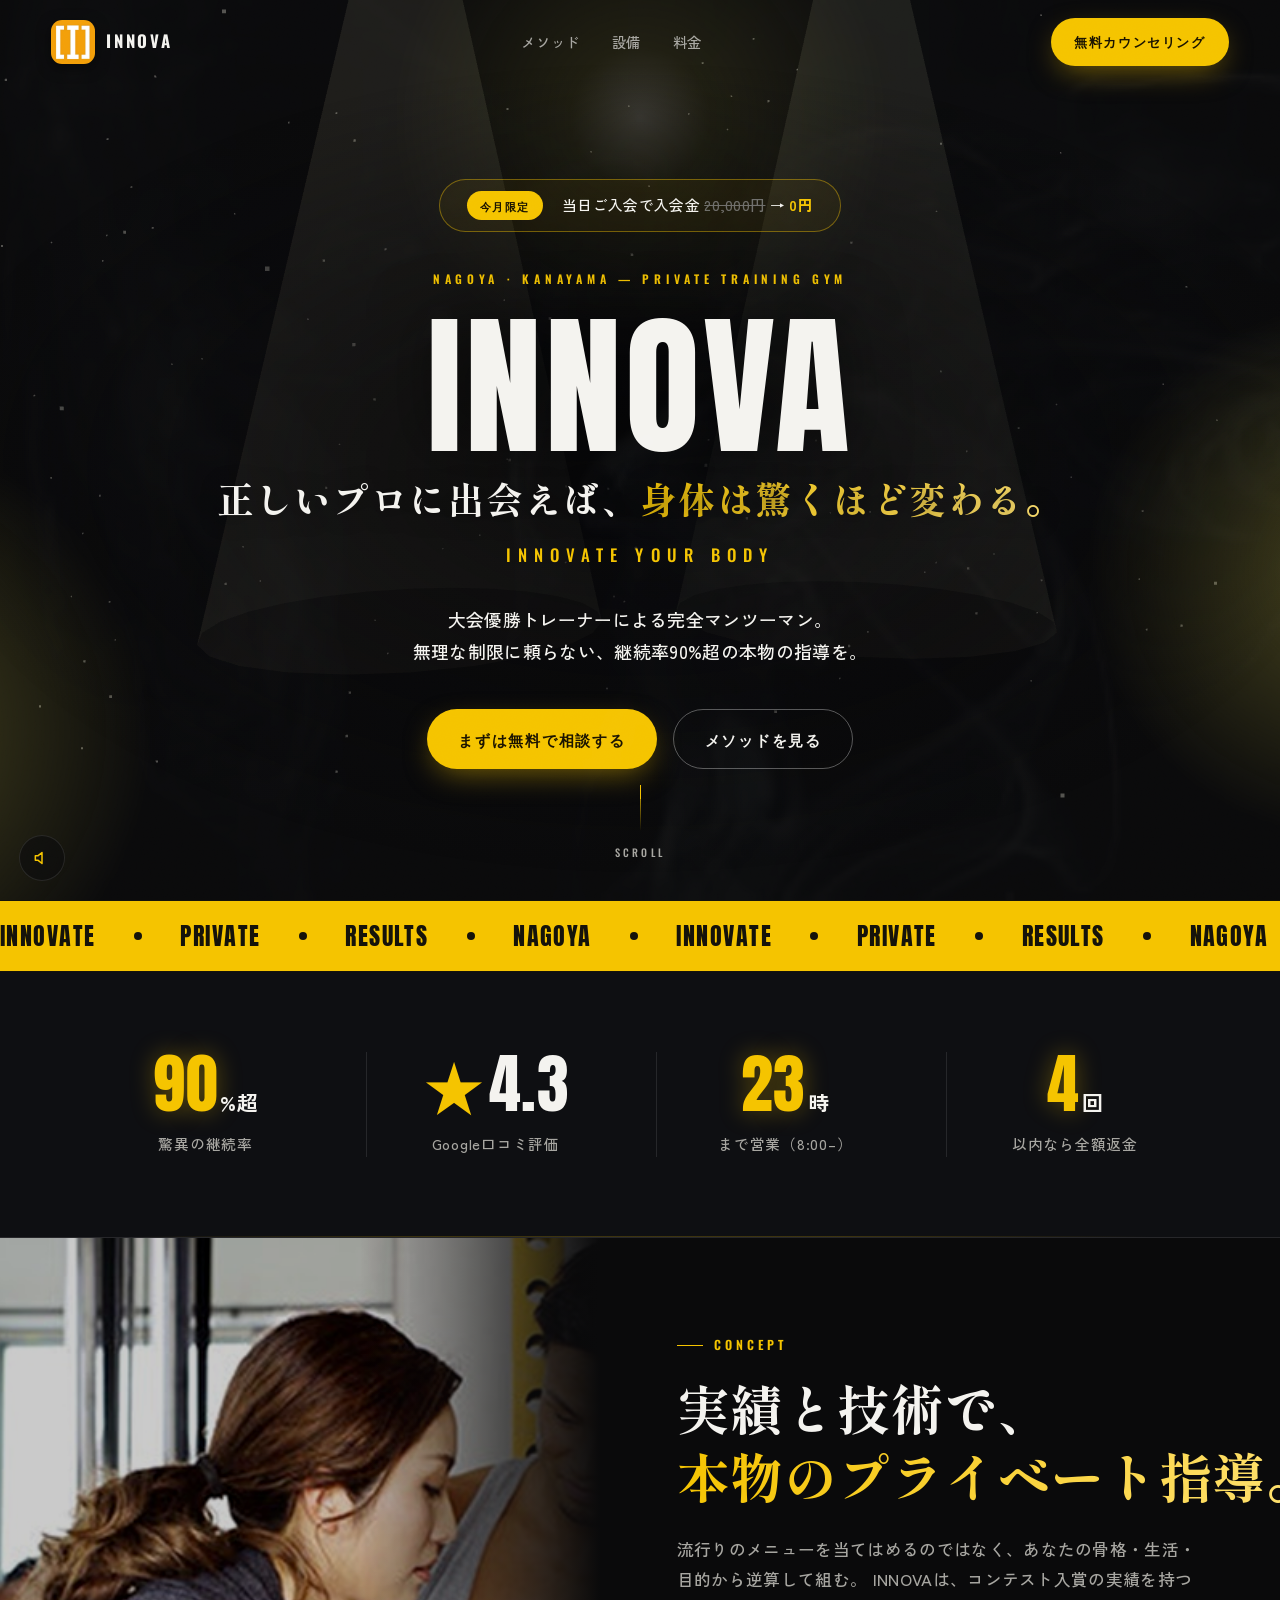
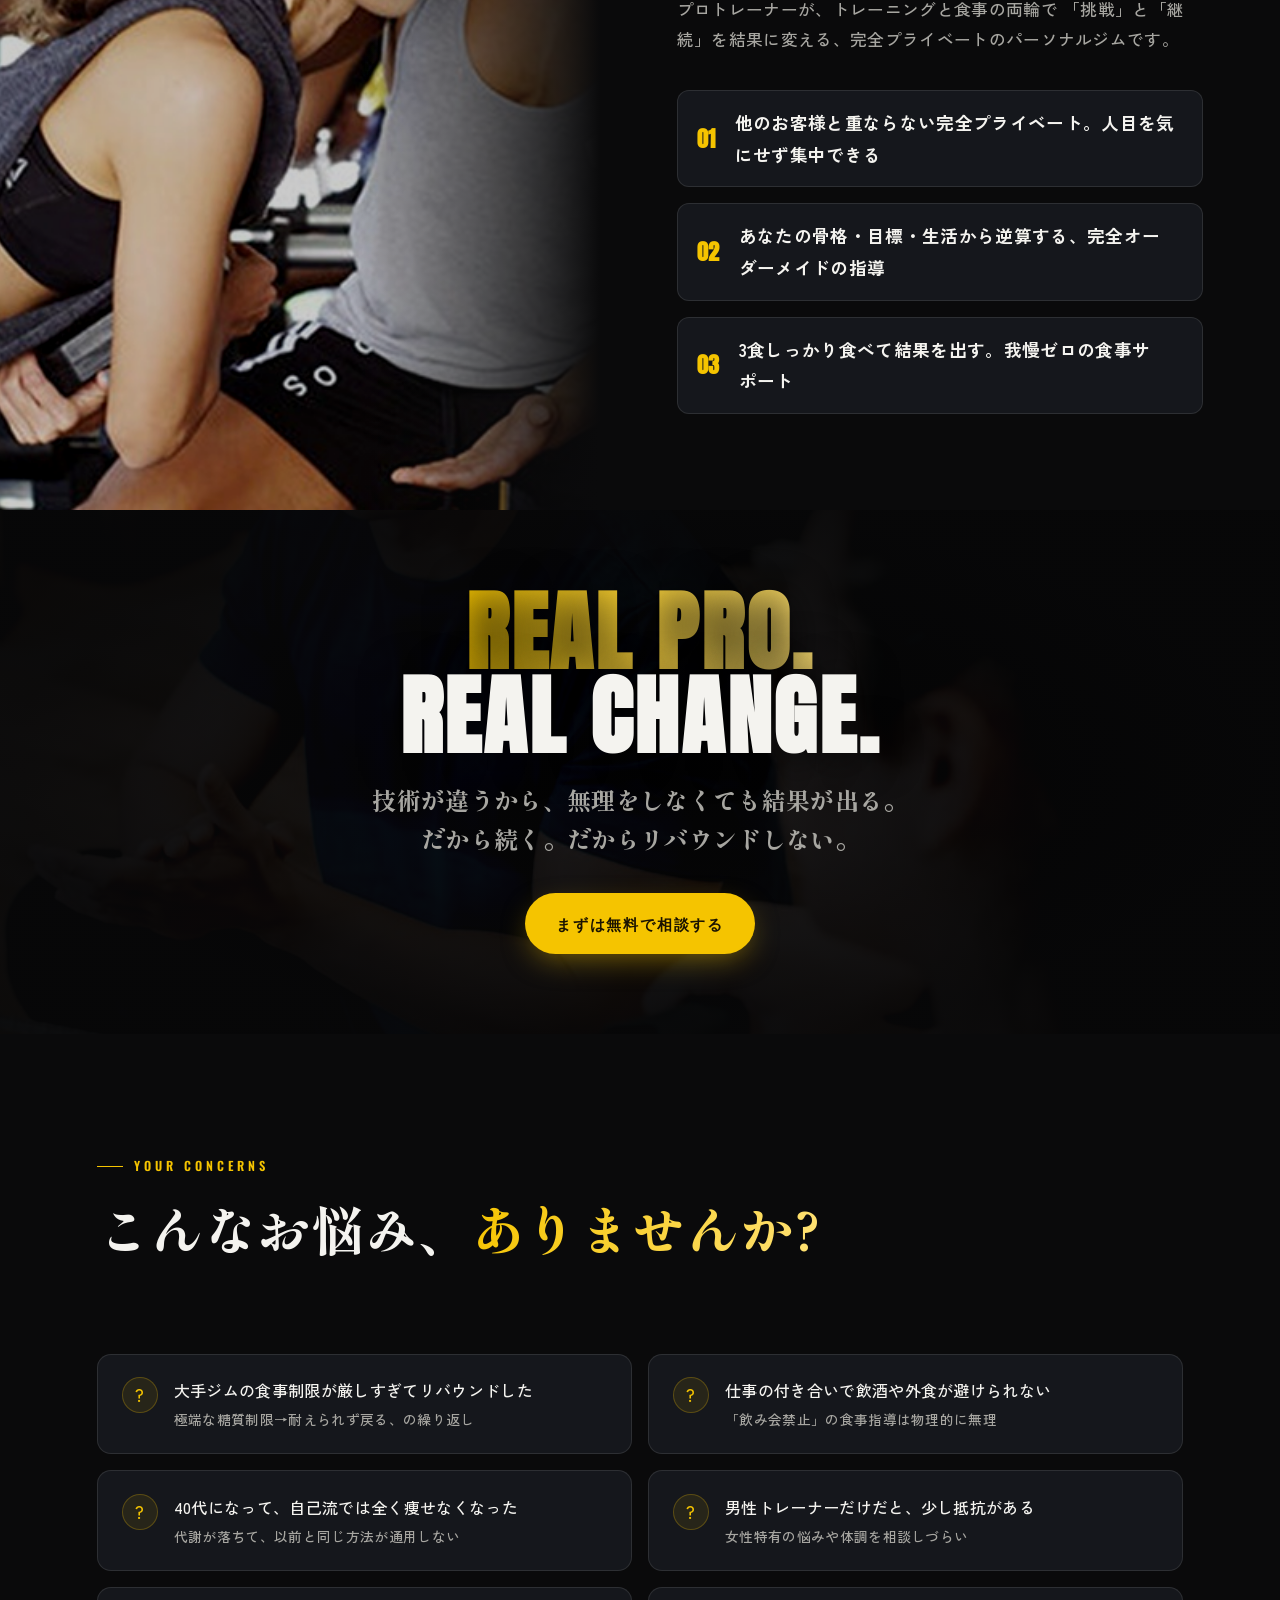
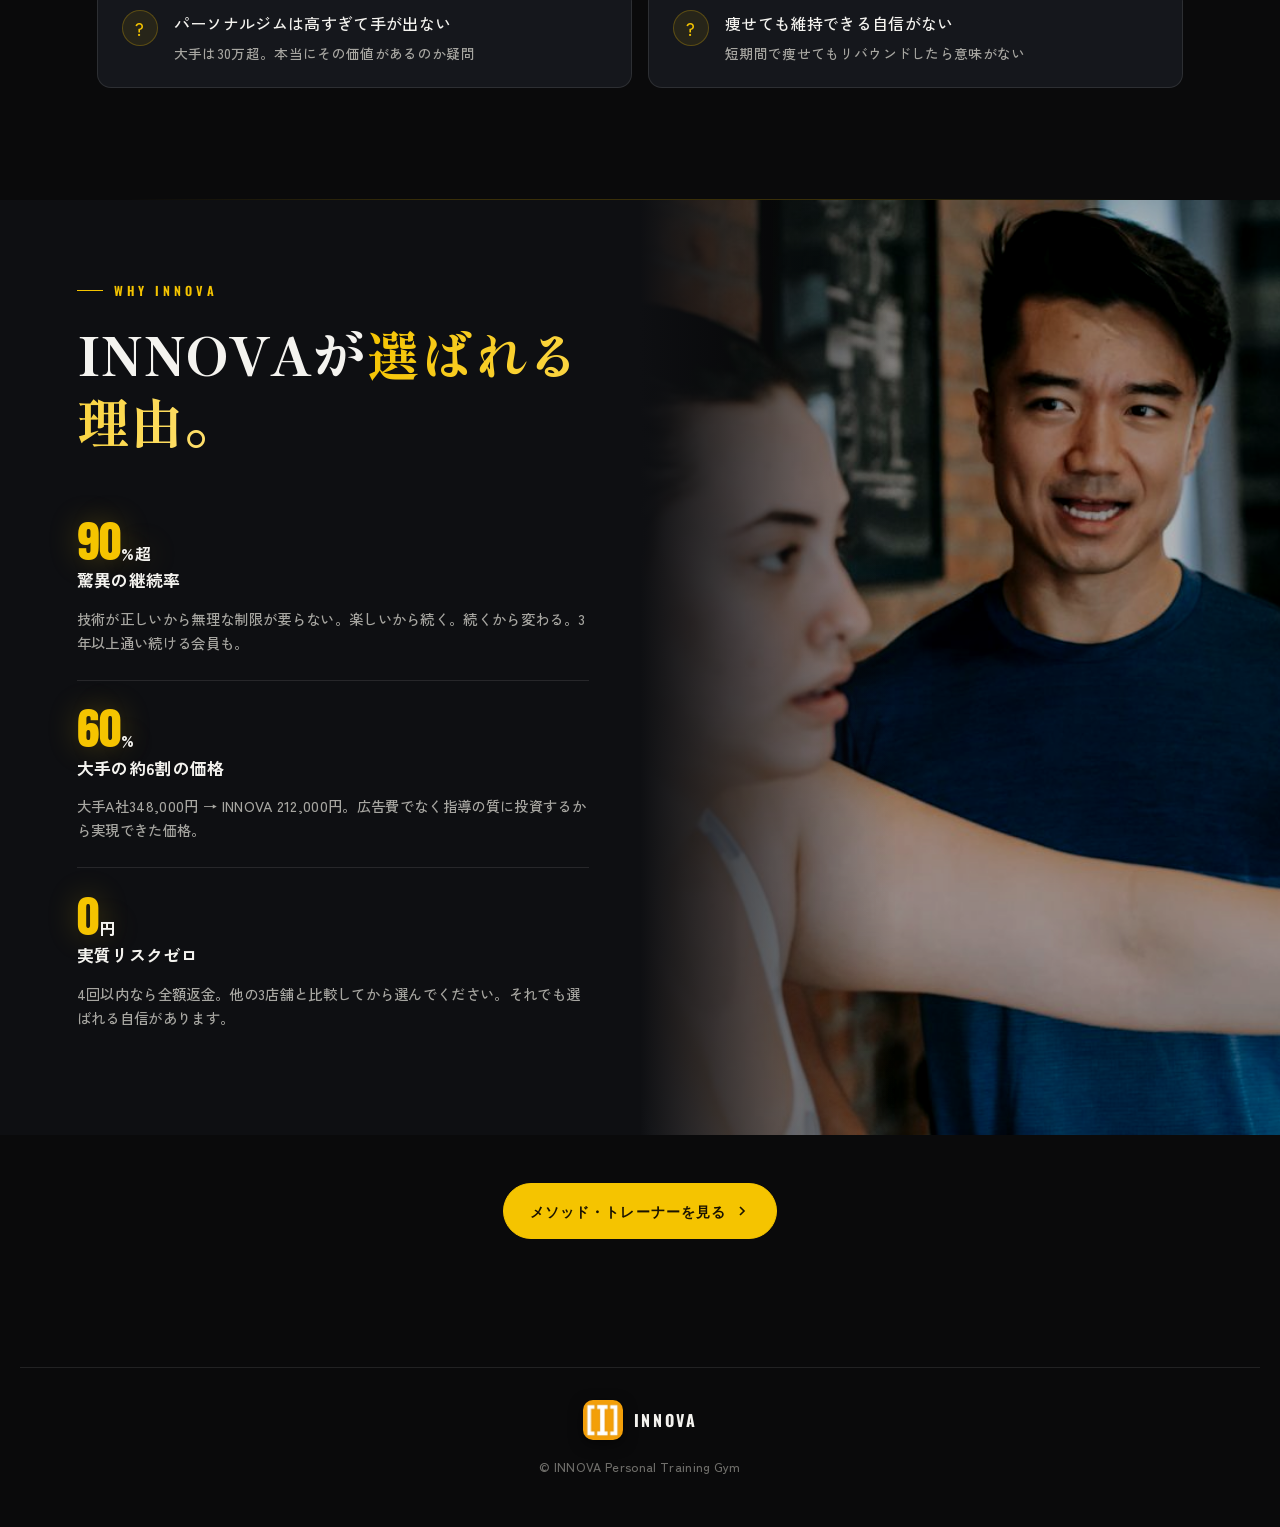
==== commit 3b1d9128: "納品準備完了: 全画像ローカル化・LINE CTA一本化・フォーム削除・動画自前ホスト" ====
--- a/index.html
+++ b/index.html
@@ -19,21 +19,21 @@
 <meta property="og:site_name" content="INNOVA（イノヴァ）金山店">
 <meta property="og:title" content="INNOVA（イノヴァ）｜名古屋・金山のパーソナルトレーニングジム">
 <meta property="og:description" content="名古屋・金山の完全プライベート。コンテスト入賞のプロが、最短2ヶ月で理想の身体へ。無料カウンセリング受付中。">
-<meta property="og:image" content="https://files.catbox.moe/ufc2p4.jpg">
+<meta property="og:image" content="img/hero-rack.jpg">
 <meta property="og:url" content="https://innova-gym.com/">
 <meta property="og:locale" content="ja_JP">
 <meta name="twitter:card" content="summary_large_image">
 <meta name="twitter:title" content="INNOVA（イノヴァ）｜名古屋・金山のパーソナルトレーニングジム">
 <meta name="twitter:description" content="名古屋・金山の完全プライベート・パーソナルジム。無料カウンセリング・体験受付中。">
-<meta name="twitter:image" content="https://files.catbox.moe/ufc2p4.jpg">
+<meta name="twitter:image" content="img/hero-rack.jpg">
 <script type="application/ld+json">
 {
   "@context":"https://schema.org",
   "@type":["ExerciseGym","HealthClub","LocalBusiness"],
   "name":"INNOVA（イノヴァ）金山店",
   "description":"名古屋・金山（中区松原）の完全プライベート・パーソナルトレーニングジム。コンテスト入賞のプロトレーナーによるマンツーマン指導と食事サポートで、最短2ヶ月で理想の身体へ。",
-  "image":["https://files.catbox.moe/ufc2p4.jpg","https://files.catbox.moe/26tgs2.jpg"],
-  "logo":"https://files.catbox.moe/vmc126.jpg",
+  "image":["img/hero-rack.jpg","img/hero-dumbbell.jpg"],
+  "logo":"img/logo.jpg",
   "url":"https://innova-gym.com/",
   "telephone":"+81-90-6580-0431",
   "priceRange":"¥¥",
@@ -67,13 +67,13 @@
 <div class="grain" aria-hidden="true"></div>
 <div class="cursor" id="cursor" aria-hidden="true"></div>
 
-<video class="fxsmoke" aria-hidden="true" autoplay muted loop playsinline poster="https://images.pexels.com/videos/4320605/pictures/preview-0.jpg">
-  <source src="https://videos.pexels.com/video-files/4320605/4320605-hd_1920_1080_30fps.mp4" type="video/mp4">
+<video class="fxsmoke" aria-hidden="true" autoplay muted loop playsinline poster="img/smoke-poster.jpg">
+  <source src="video/smoke.mp4" type="video/mp4">
 </video>
 
 <div id="heroVid" class="hero-bgvideo hero-photos" aria-hidden="true">
-  <img class="hp hp--1" src="https://files.catbox.moe/ufc2p4.jpg" alt="INNOVA金山店の店内" fetchpriority="high">
-  <img class="hp hp--2" src="https://files.catbox.moe/26tgs2.jpg" alt="INNOVA金山店のダンベルラック">
+  <img class="hp hp--1" src="img/hero-rack.jpg" alt="INNOVA金山店の店内" fetchpriority="high">
+  <img class="hp hp--2" src="img/hero-dumbbell.jpg" alt="INNOVA金山店のダンベルラック">
 </div>
 <canvas id="gl"></canvas>
 
@@ -85,7 +85,7 @@
 
 <header class="header" id="header">
   <a href="index.html" class="brand">
-    <img class="brand__mark" src="https://files.catbox.moe/vmc126.jpg" alt="INNOVA" loading="eager">
+    <img class="brand__mark" src="img/logo.jpg" alt="INNOVA" loading="eager">
     <span class="brand__name">INNOVA</span>
   </a>
   <nav class="nav">
@@ -147,7 +147,7 @@
 
 <section class="concept" id="concept">
   <div class="concept__media reveal">
-    <img src="https://files.catbox.moe/toj23q.jpg" alt="INNOVAトレーナーによるマンツーマン指導">
+    <img src="img/concept.jpg" alt="INNOVAトレーナーによるマンツーマン指導">
   </div>
   <div class="concept__text">
     <p class="sec-eyebrow reveal">CONCEPT</p>
@@ -163,12 +163,12 @@
       <li><span class="num">03</span>3食しっかり食べて結果を出す。我慢ゼロの食事サポート</li>
     </ul>
   </div>
-  <img class="cutout cutout--dumbbell" data-cut="float" src="https://files.catbox.moe/e19zgb.png" alt="" aria-hidden="true">
+  <img class="cutout cutout--dumbbell" data-cut="float" src="img/cutout-dumbbell.png" alt="" aria-hidden="true">
 </section>
 
 <section class="statement reveal">
   <div class="statement__bg">
-    <img src="https://images.pexels.com/photos/6551087/pexels-photo-6551087.jpeg?auto=compress&cs=tinysrgb&w=1200" alt="">
+    <img src="img/pexels-flow-training.jpg" alt="">
   </div>
   <div class="statement__inner">
     <h2 class="statement__title"><span class="y">REAL PRO.</span><br>REAL CHANGE.</h2>
@@ -231,7 +231,7 @@
     </div>
   </div>
   <div class="reasons__media reveal">
-    <img src="https://images.pexels.com/photos/6551094/pexels-photo-6551094.jpeg?auto=compress&cs=tinysrgb&w=1200" alt="トレーナーが笑顔で指導する様子">
+    <img src="img/pexels-training.jpg" alt="トレーナーが笑顔で指導する様子">
   </div>
 </section>
 
@@ -240,7 +240,7 @@
 </nav>
 
 <footer class="footer" style="padding:2rem 6vw 1rem">
-  <div class="footer__brand"><img class="brand__mark" src="https://files.catbox.moe/vmc126.jpg" alt="INNOVA" loading="lazy"> INNOVA</div>
+  <div class="footer__brand"><img class="brand__mark" src="img/logo.jpg" alt="INNOVA" loading="lazy"> INNOVA</div>
   <p class="footer__copy">&copy; INNOVA Personal Training Gym</p>
 </footer>
 
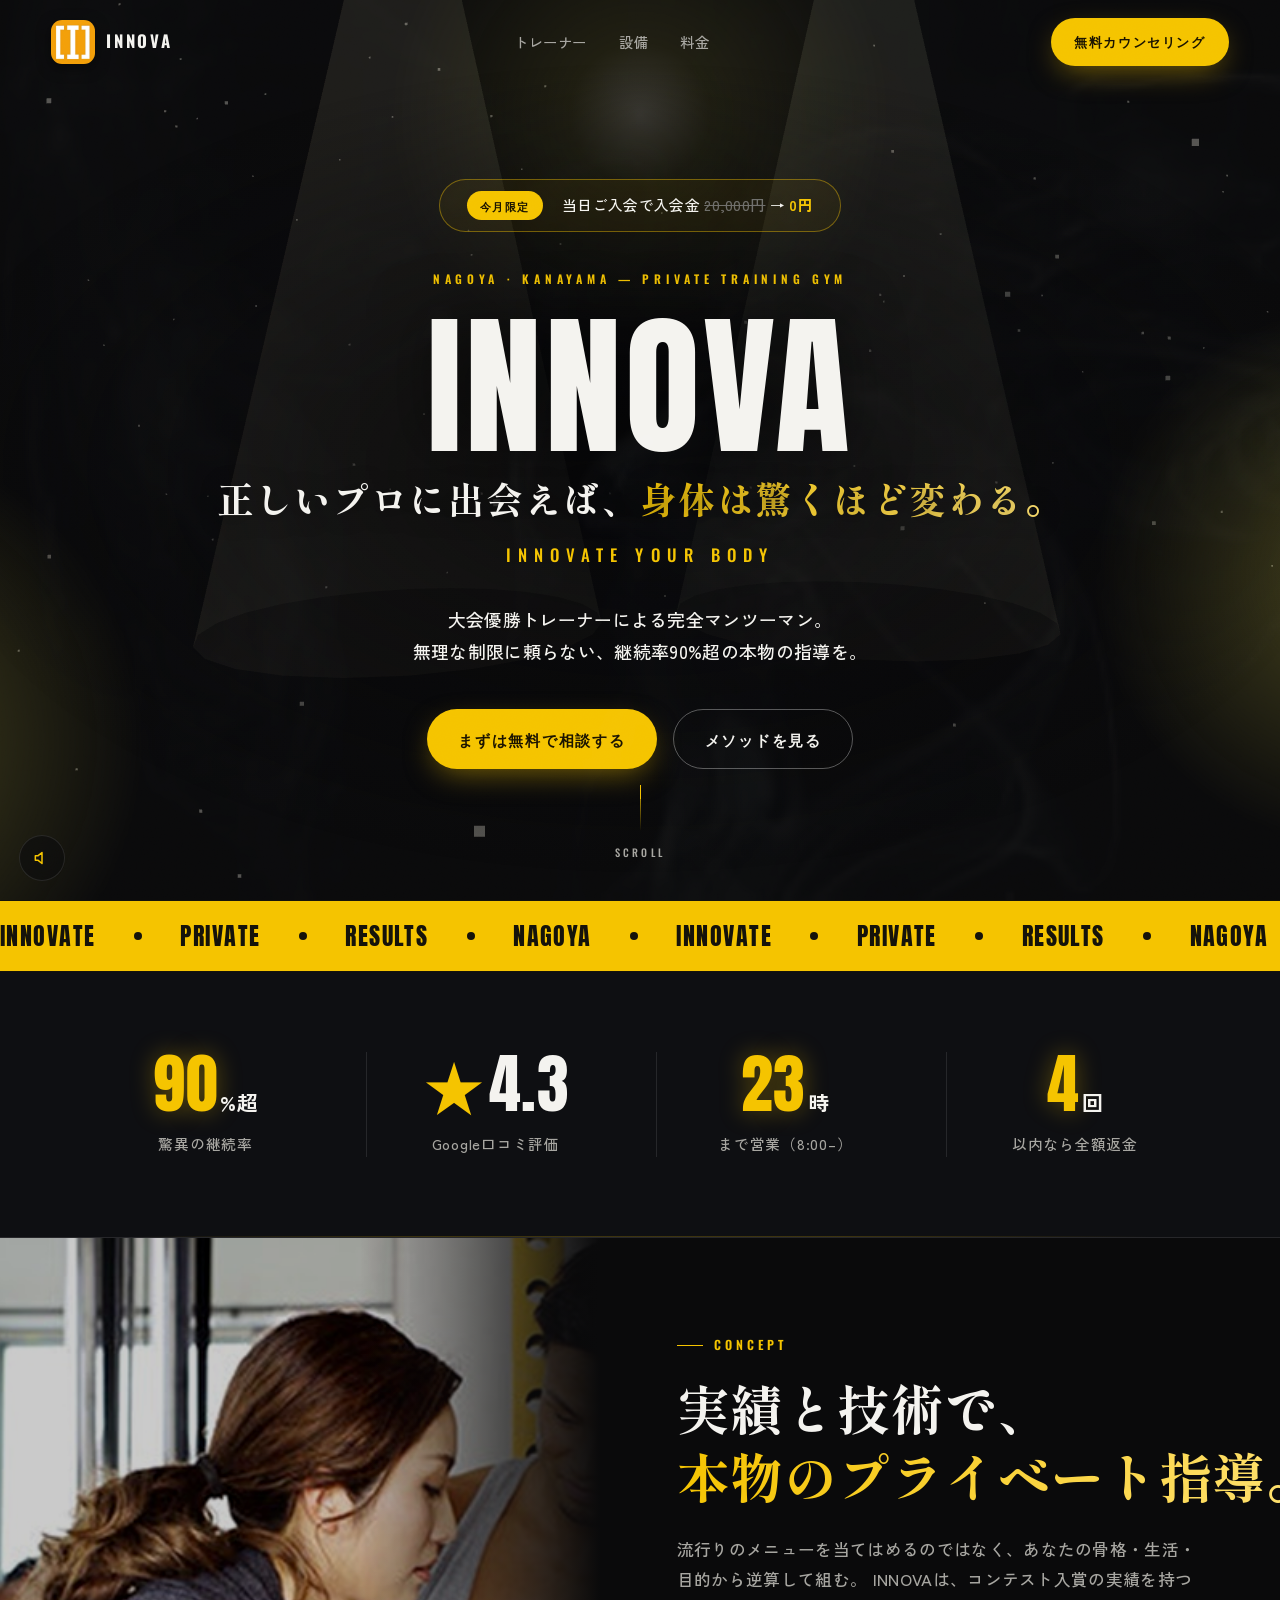
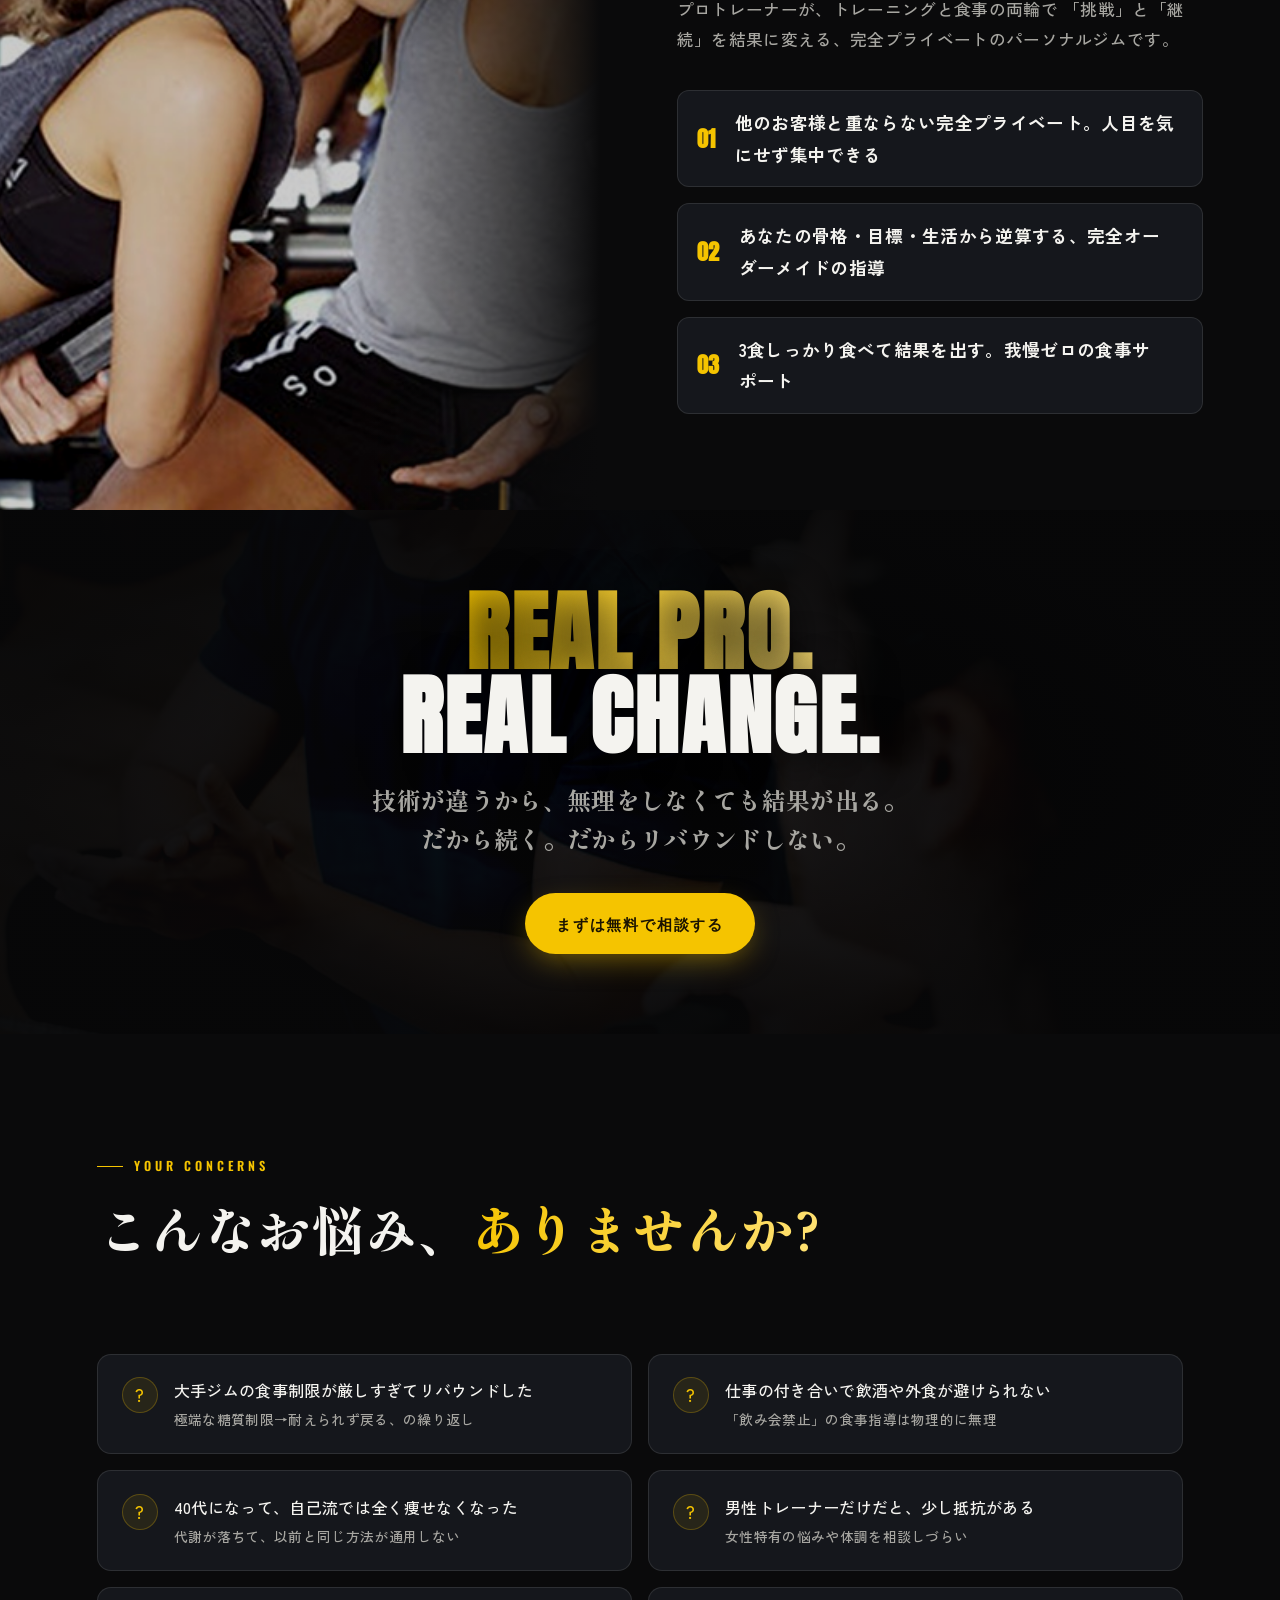
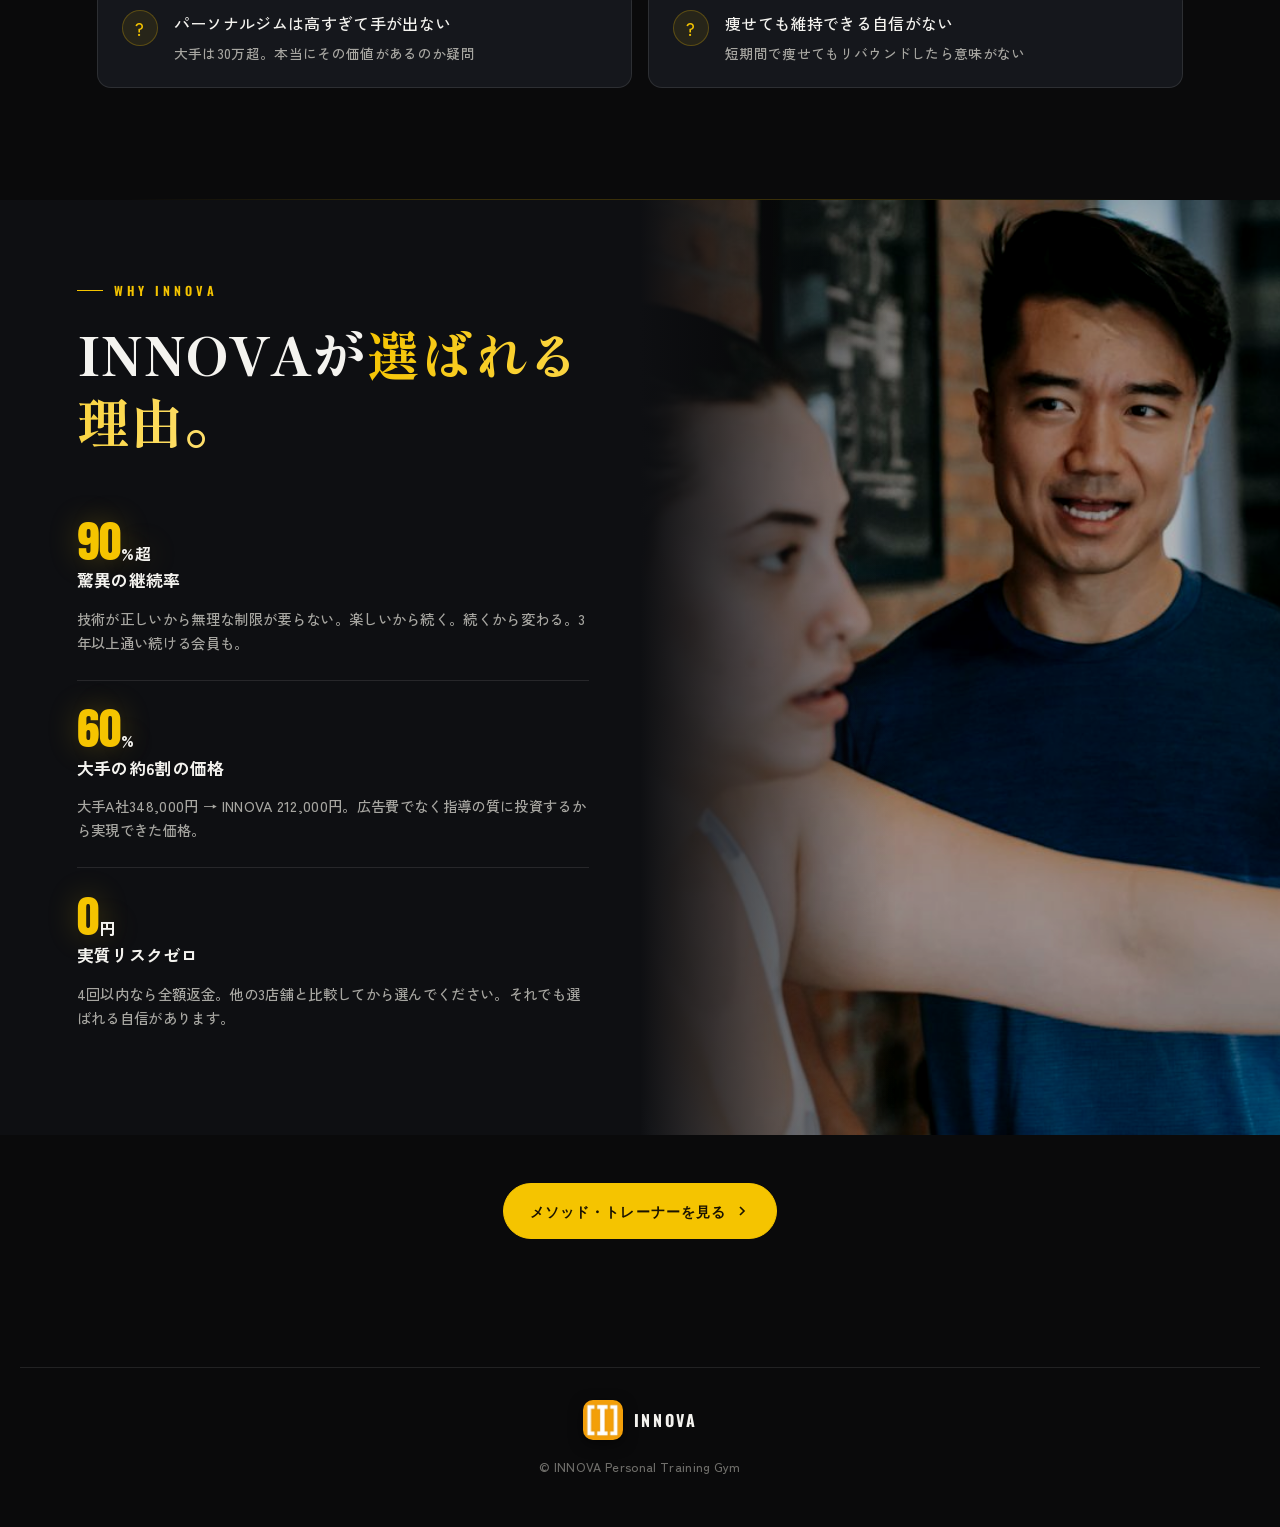
==== commit 7a6c9961: "ナビ: メソッド→トレーナーに変更" ====
--- a/index.html
+++ b/index.html
@@ -89,7 +89,7 @@
     <span class="brand__name">INNOVA</span>
   </a>
   <nav class="nav">
-    <a href="program.html">メソッド</a>
+    <a href="program.html">トレーナー</a>
     <a href="facility.html">設備</a>
     <a href="price.html">料金</a>
   </nav>
@@ -262,7 +262,7 @@
 <nav class="btabs" aria-label="ページナビゲーション">
   <div class="btabs__inner">
     <a href="index.html" class="btabs__item active"><svg viewBox="0 0 24 24" fill="none" stroke="currentColor" stroke-width="2"><path d="M3 12l9-8 9 8"/><path d="M5 10v10h14V10"/></svg>TOP</a>
-    <a href="program.html" class="btabs__item"><svg viewBox="0 0 24 24" fill="none" stroke="currentColor" stroke-width="2"><circle cx="12" cy="12" r="10"/><path d="M12 6v6l4 2"/></svg>METHOD</a>
+    <a href="program.html" class="btabs__item"><svg viewBox="0 0 24 24" fill="none" stroke="currentColor" stroke-width="2"><circle cx="12" cy="12" r="10"/><path d="M12 6v6l4 2"/></svg>トレーナー</a>
     <a href="facility.html" class="btabs__item"><svg viewBox="0 0 24 24" fill="none" stroke="currentColor" stroke-width="2"><rect x="3" y="3" width="18" height="18" rx="2"/><path d="M9 3v18"/><path d="M3 9h18"/></svg>設備</a>
     <a href="price.html" class="btabs__item"><svg viewBox="0 0 24 24" fill="none" stroke="currentColor" stroke-width="2"><path d="M12 2v20"/><path d="M17 5H9.5a3.5 3.5 0 000 7h5a3.5 3.5 0 010 7H6"/></svg>料金</a>
   </div>
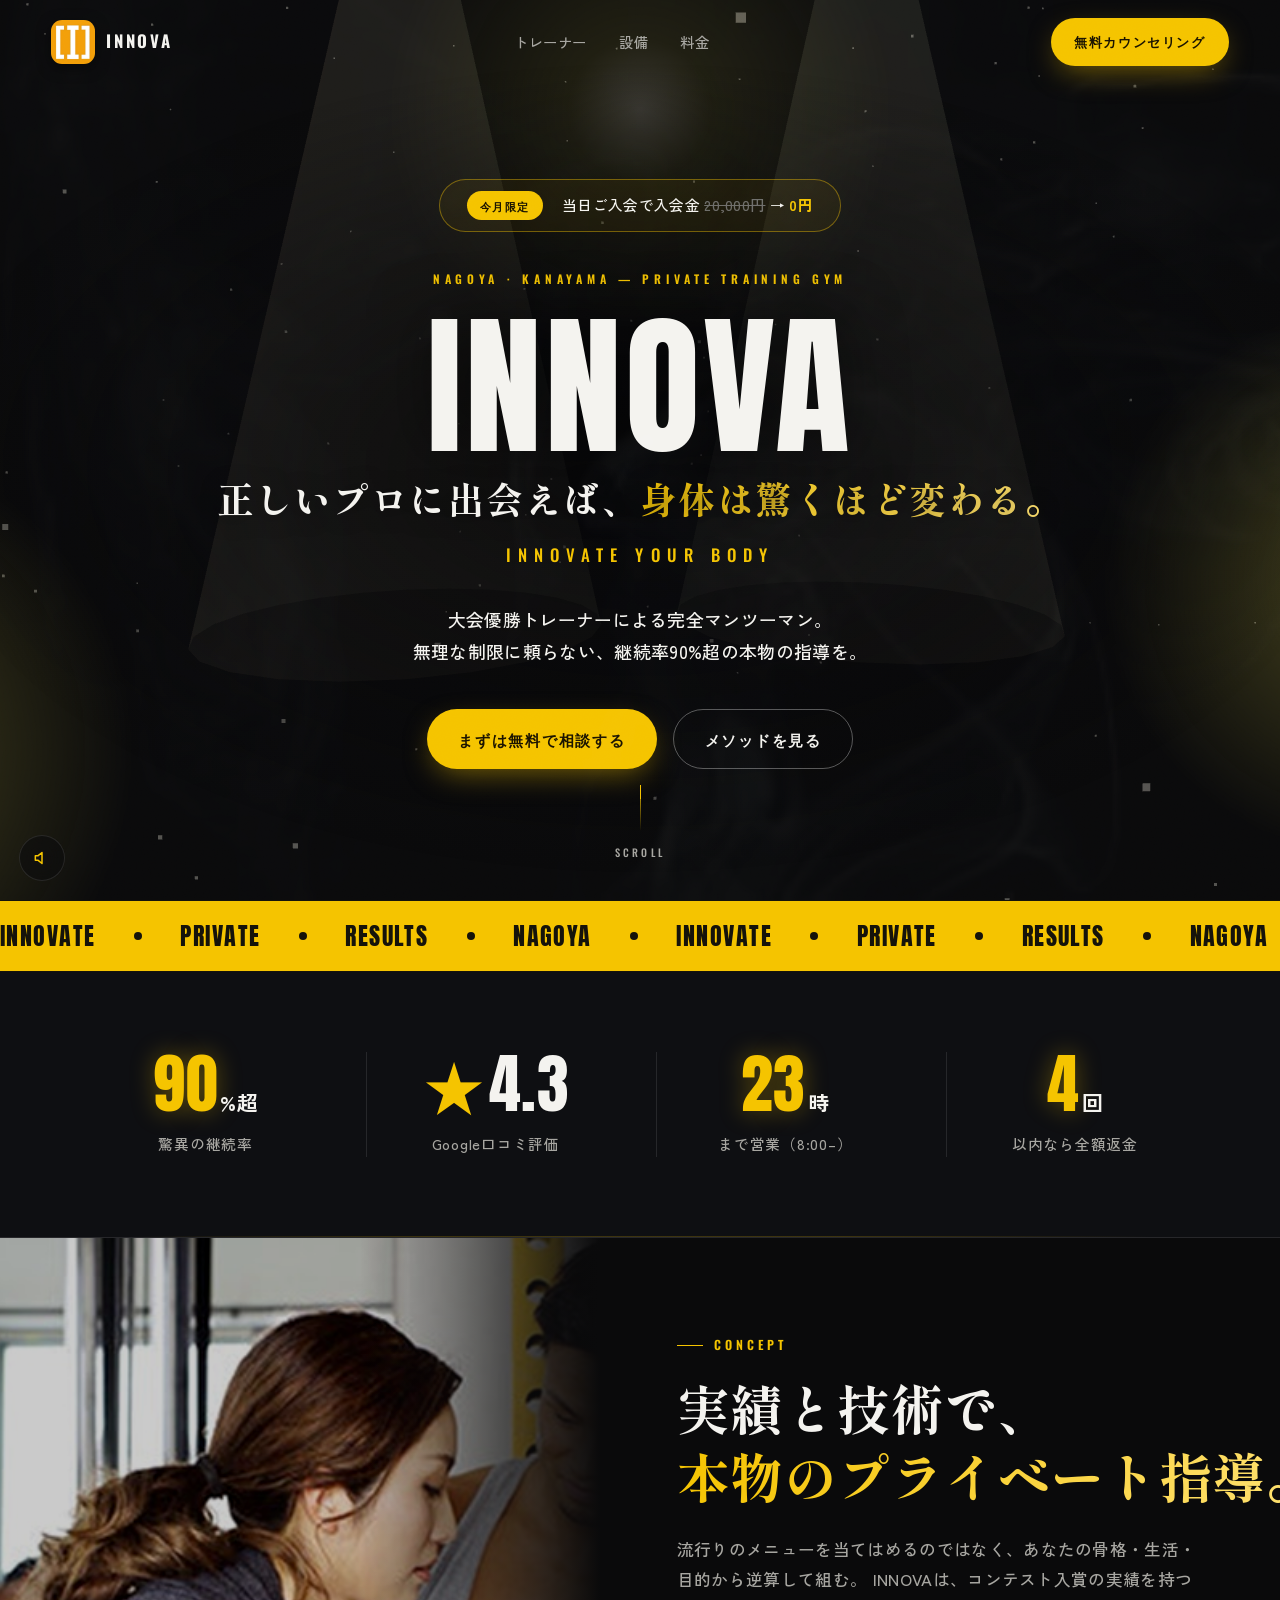
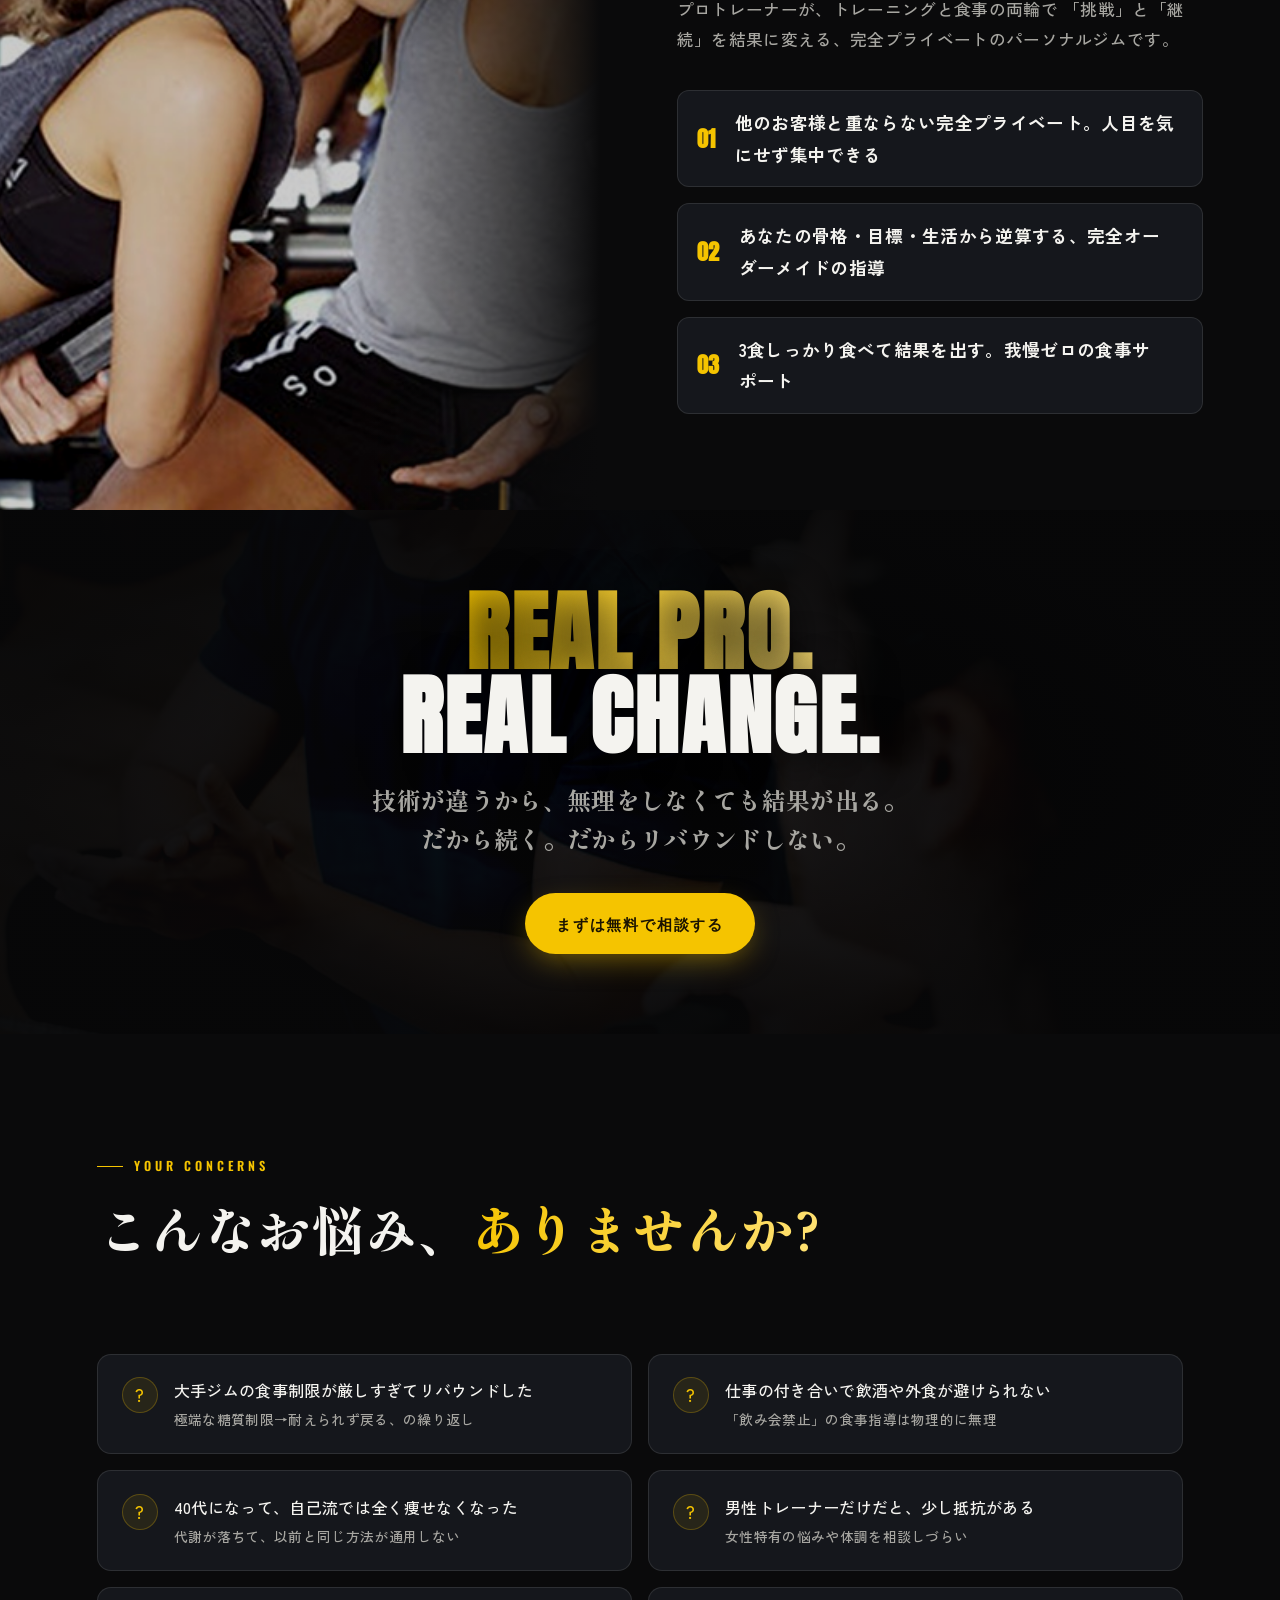
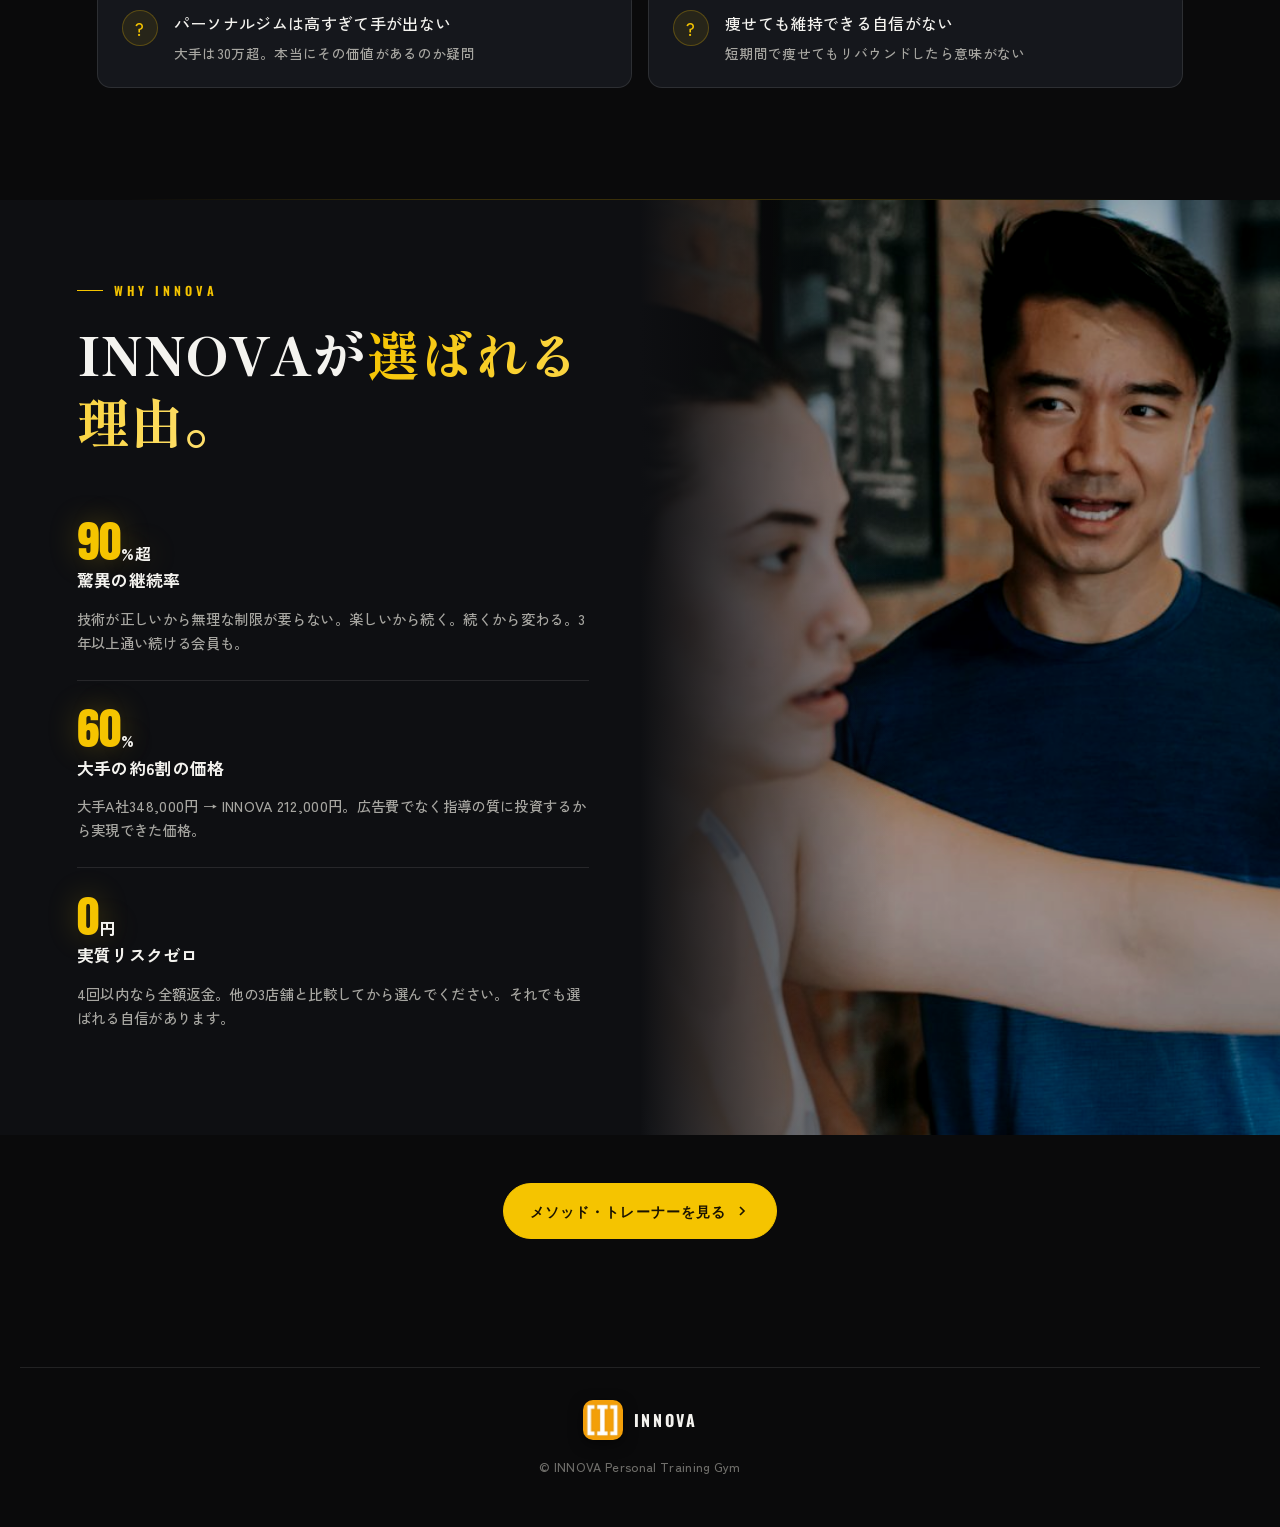
==== commit fd1bd419: "イノヴァ→イノーバに修正" ====
--- a/index.html
+++ b/index.html
@@ -3,12 +3,12 @@
 <head>
 <meta charset="UTF-8">
 <meta name="viewport" content="width=device-width, initial-scale=1.0">
-<title>INNOVA（イノヴァ）｜名古屋・金山のパーソナルトレーニングジム</title>
-<meta name="description" content="INNOVA（イノヴァ）は名古屋・金山（中区松原）の完全プライベート・パーソナルトレーニングジム。コンテスト入賞のプロトレーナーによるマンツーマン指導と、3食しっかり食べる無理のない食事管理で、最短2ヶ月で理想の身体へ。無料カウンセリング受付中。">
+<title>INNOVA（イノーバ）｜名古屋・金山のパーソナルトレーニングジム</title>
+<meta name="description" content="INNOVA（イノーバ）は名古屋・金山（中区松原）の完全プライベート・パーソナルトレーニングジム。コンテスト入賞のプロトレーナーによるマンツーマン指導と、3食しっかり食べる無理のない食事管理で、最短2ヶ月で理想の身体へ。無料カウンセリング受付中。">
 <meta name="robots" content="index,follow,max-image-preview:large">
 <link rel="canonical" href="https://innova-gym.com/">
-<meta name="author" content="INNOVA（イノヴァ）金山店">
-<meta name="keywords" content="パーソナルジム,名古屋,金山,中区,パーソナルトレーニング,ダイエット,ボディメイク,食事指導,女性トレーナー,INNOVA,イノヴァ">
+<meta name="author" content="INNOVA（イノーバ）金山店">
+<meta name="keywords" content="パーソナルジム,名古屋,金山,中区,パーソナルトレーニング,ダイエット,ボディメイク,食事指導,女性トレーナー,INNOVA,イノーバ">
 <meta name="format-detection" content="telephone=no">
 <meta name="theme-color" content="#0a0a0b">
 <meta name="geo.region" content="JP-23">
@@ -16,21 +16,21 @@
 <meta name="geo.position" content="35.1492;136.8975">
 <meta name="ICBM" content="35.1492, 136.8975">
 <meta property="og:type" content="website">
-<meta property="og:site_name" content="INNOVA（イノヴァ）金山店">
-<meta property="og:title" content="INNOVA（イノヴァ）｜名古屋・金山のパーソナルトレーニングジム">
+<meta property="og:site_name" content="INNOVA（イノーバ）金山店">
+<meta property="og:title" content="INNOVA（イノーバ）｜名古屋・金山のパーソナルトレーニングジム">
 <meta property="og:description" content="名古屋・金山の完全プライベート。コンテスト入賞のプロが、最短2ヶ月で理想の身体へ。無料カウンセリング受付中。">
 <meta property="og:image" content="img/hero-rack.jpg">
 <meta property="og:url" content="https://innova-gym.com/">
 <meta property="og:locale" content="ja_JP">
 <meta name="twitter:card" content="summary_large_image">
-<meta name="twitter:title" content="INNOVA（イノヴァ）｜名古屋・金山のパーソナルトレーニングジム">
+<meta name="twitter:title" content="INNOVA（イノーバ）｜名古屋・金山のパーソナルトレーニングジム">
 <meta name="twitter:description" content="名古屋・金山の完全プライベート・パーソナルジム。無料カウンセリング・体験受付中。">
 <meta name="twitter:image" content="img/hero-rack.jpg">
 <script type="application/ld+json">
 {
   "@context":"https://schema.org",
   "@type":["ExerciseGym","HealthClub","LocalBusiness"],
-  "name":"INNOVA（イノヴァ）金山店",
+  "name":"INNOVA（イノーバ）金山店",
   "description":"名古屋・金山（中区松原）の完全プライベート・パーソナルトレーニングジム。コンテスト入賞のプロトレーナーによるマンツーマン指導と食事サポートで、最短2ヶ月で理想の身体へ。",
   "image":["img/hero-rack.jpg","img/hero-dumbbell.jpg"],
   "logo":"img/logo.jpg",
